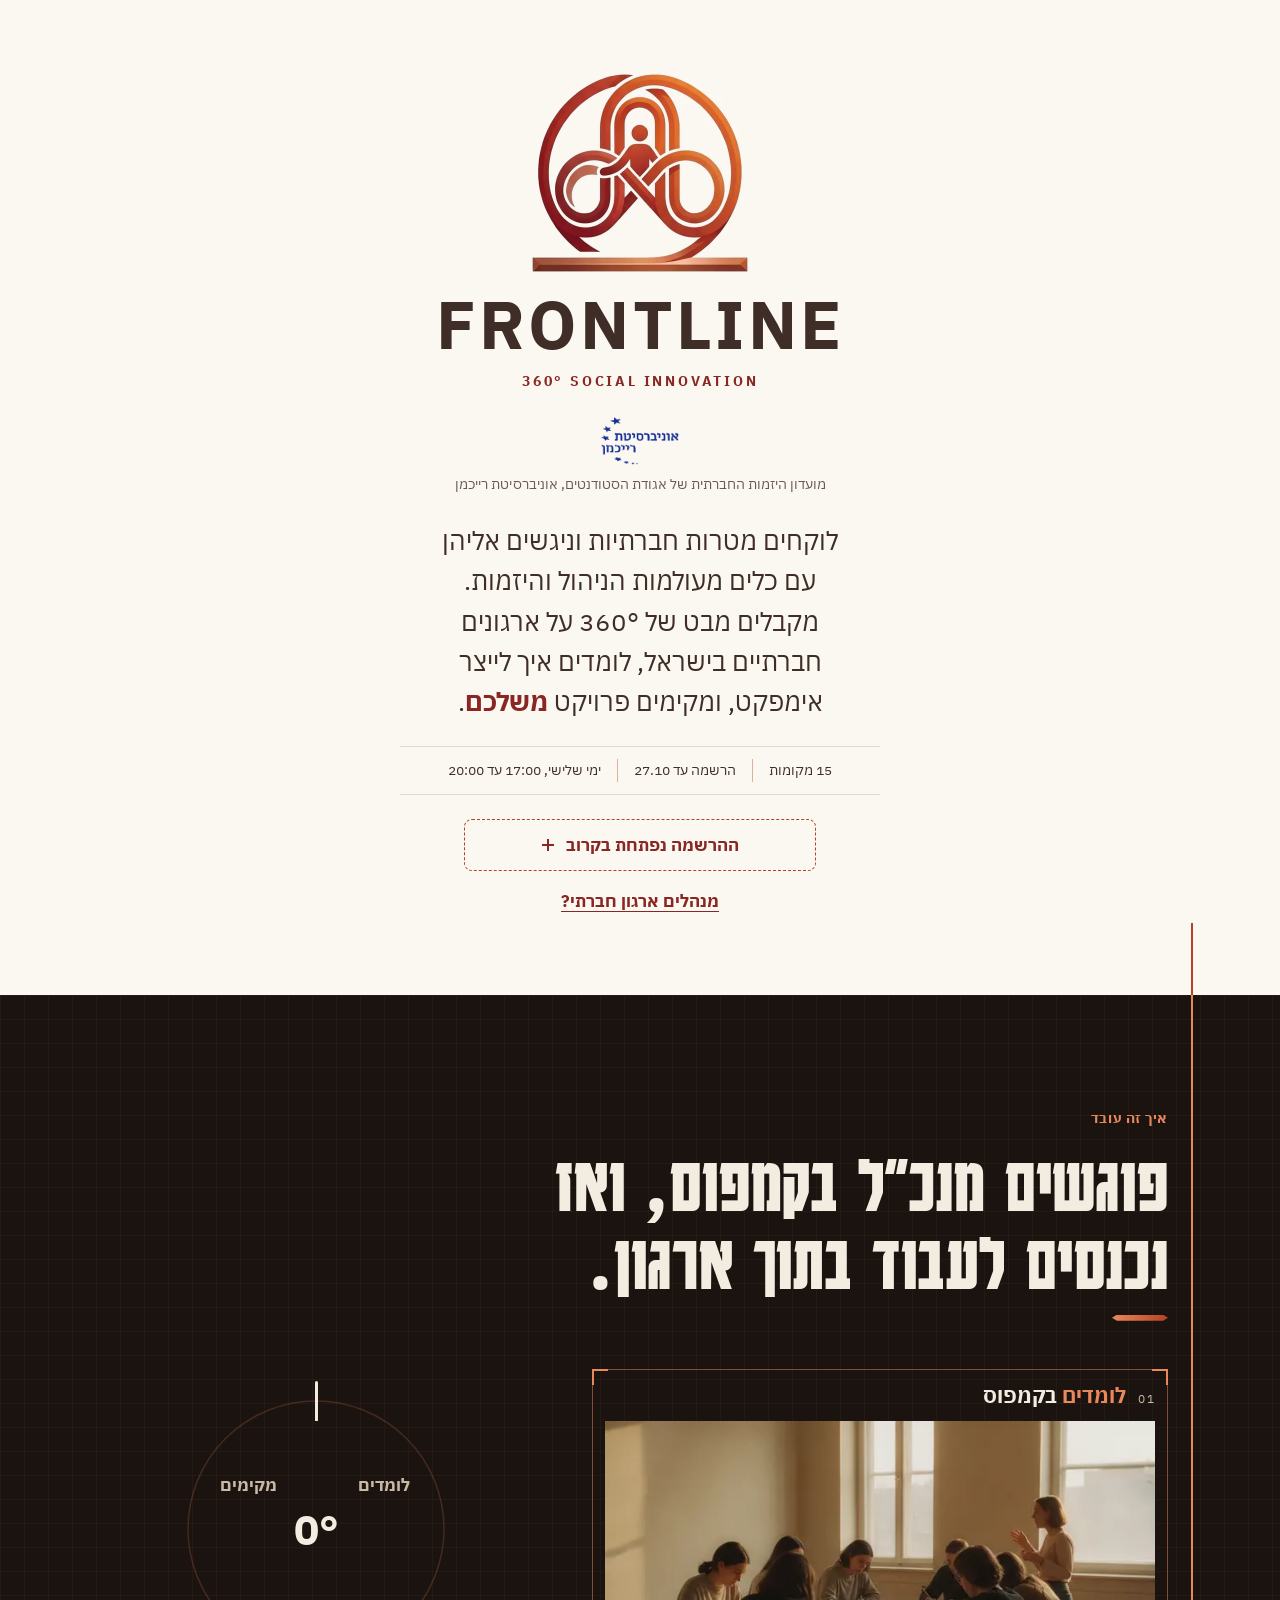
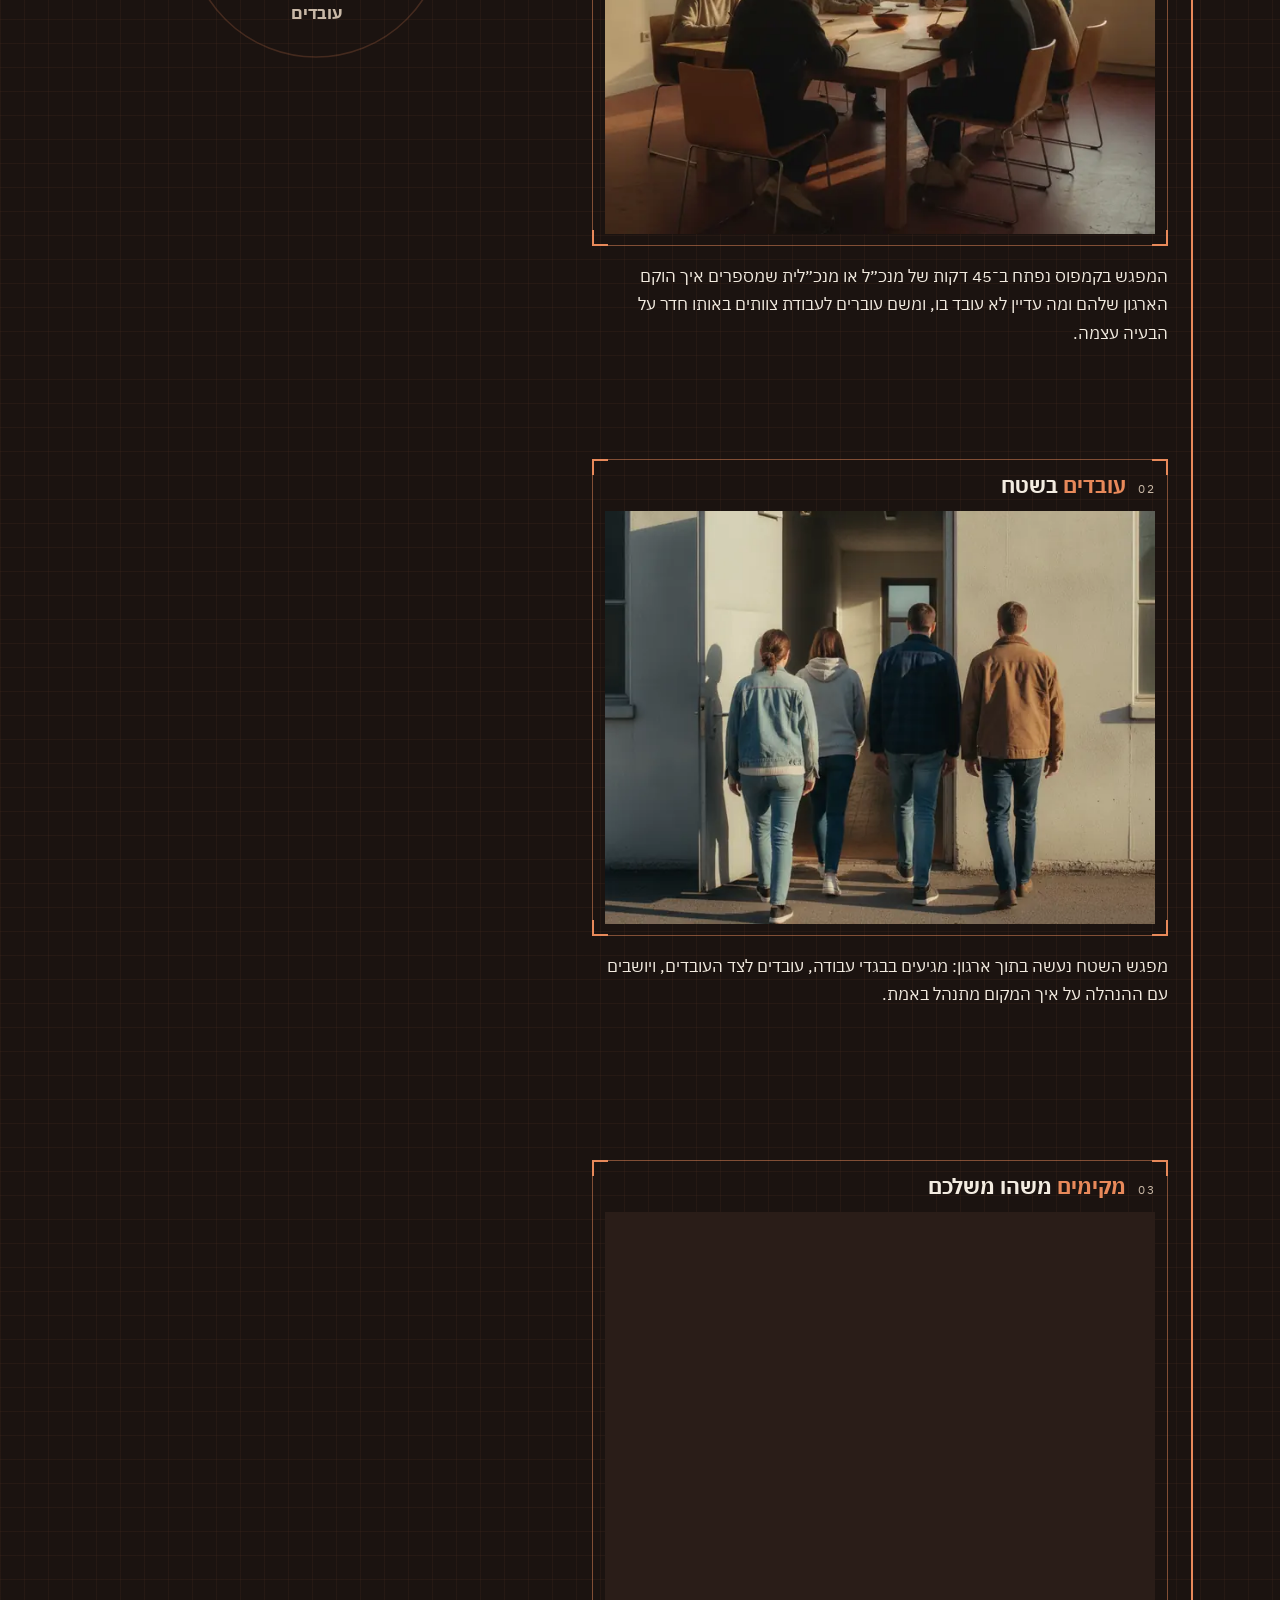
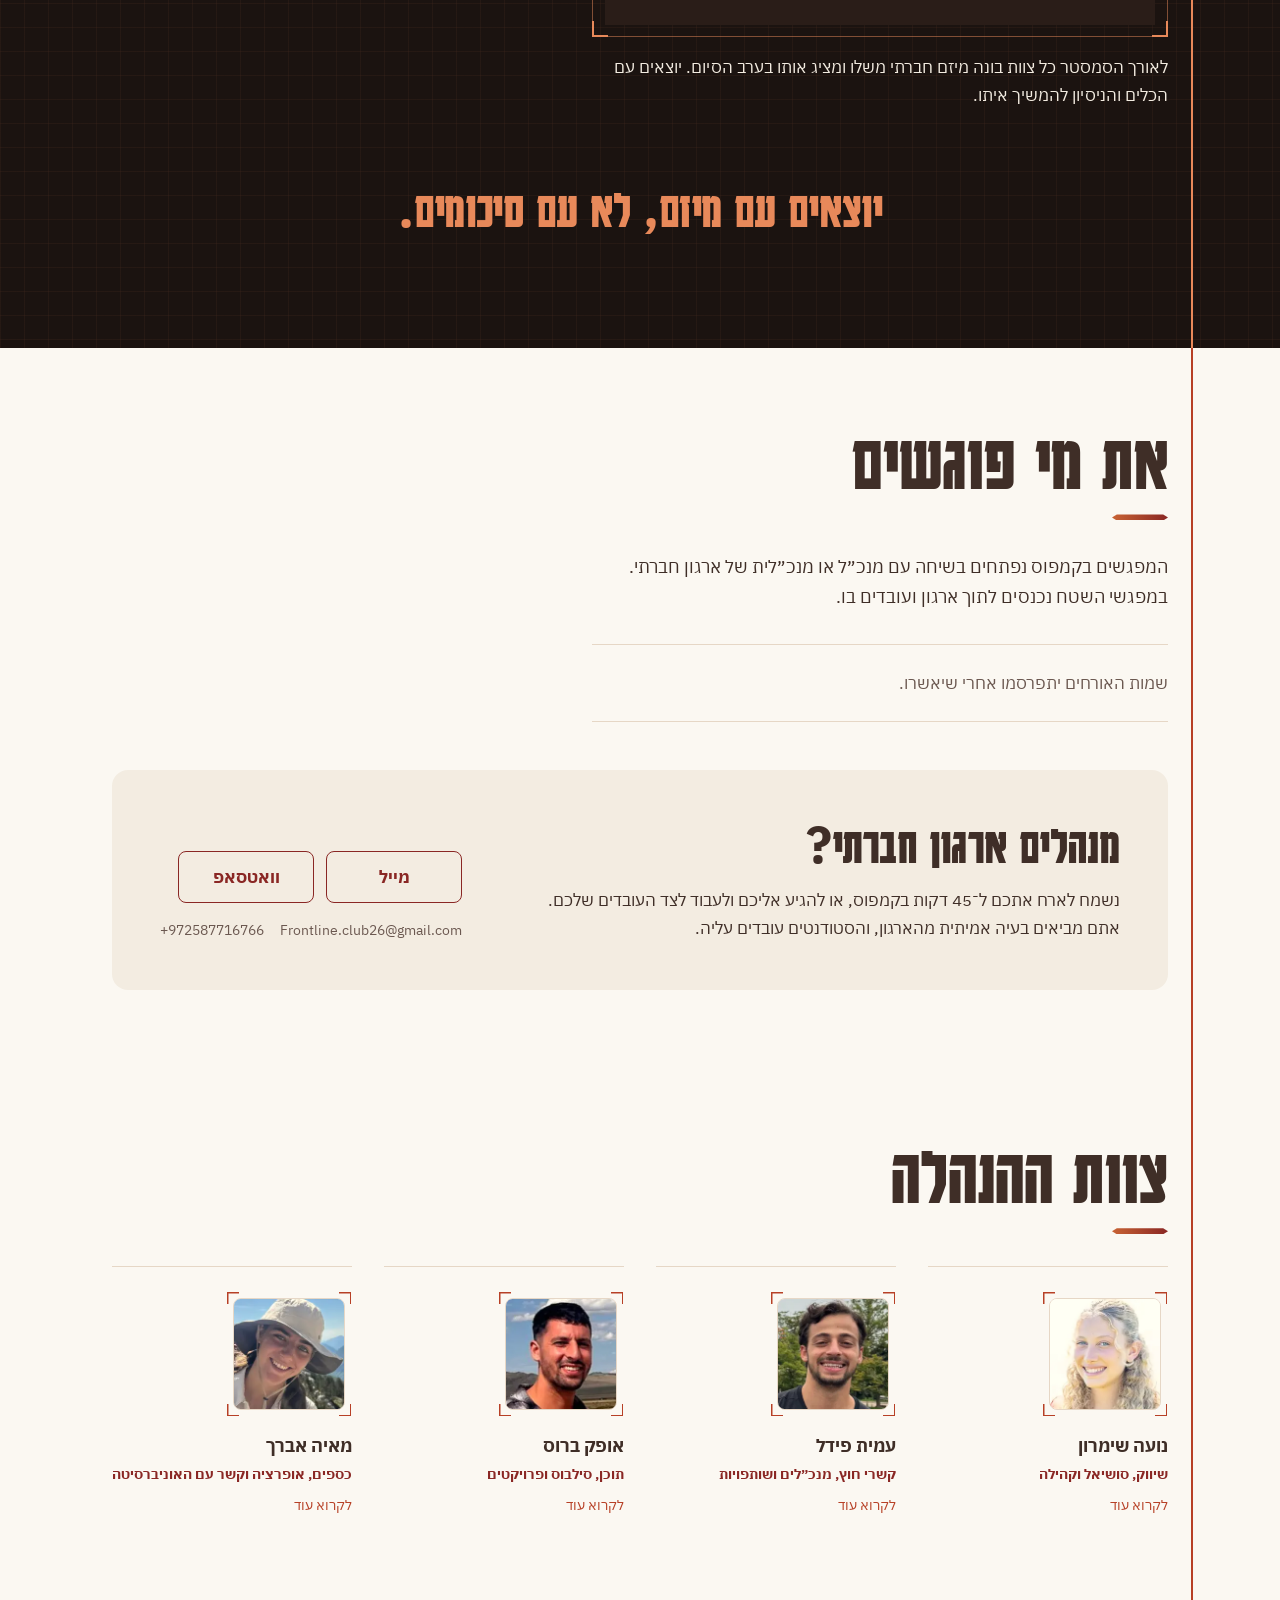
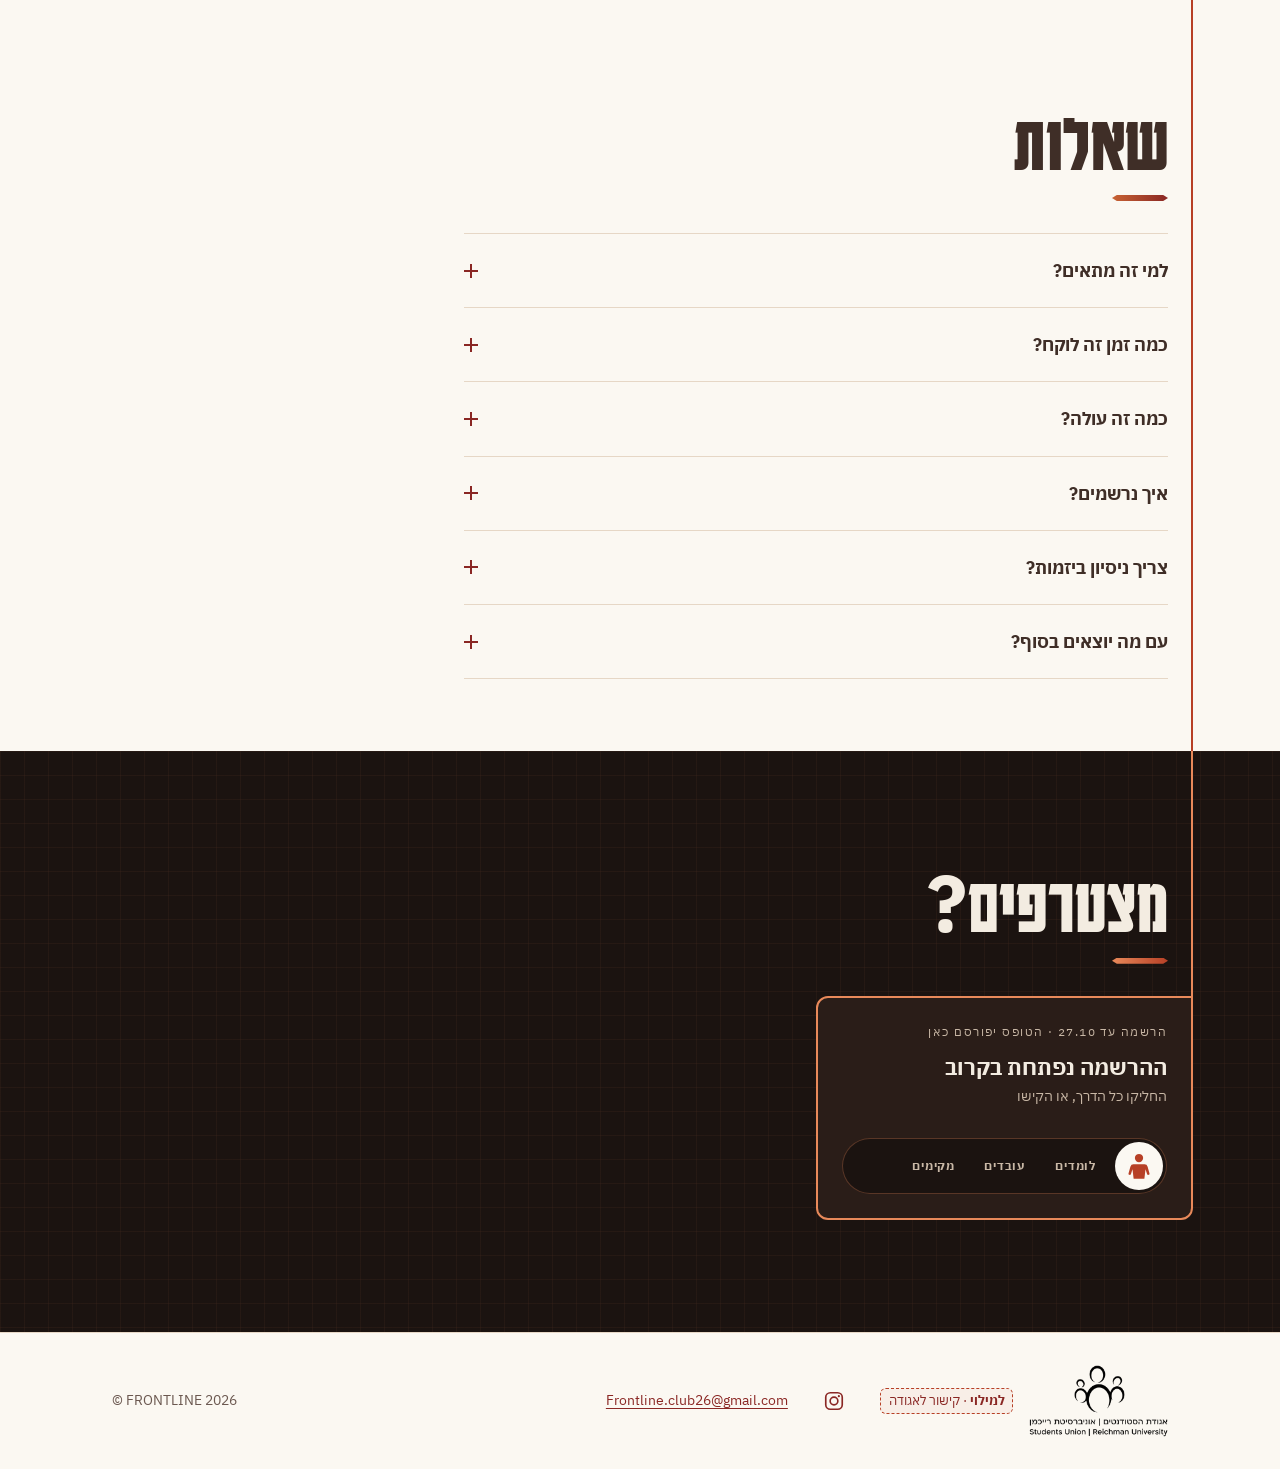
==== index.html @ b4cbb252 "The ring survives a width change: the phone reveal is built at any width, and a wide screen that bec" ====
<!doctype html>
<html lang="he" dir="rtl">
<head>
<meta charset="utf-8">
<meta name="viewport" content="width=device-width, initial-scale=1">
<meta name="color-scheme" content="only light">
<meta name="theme-color" content="#FBF8F2">
<title>FRONTLINE · 360° Social Innovation</title>
<meta name="description" content="לוקחים מטרות חברתיות וניגשים אליהן עם כלים מעולמות הניהול והיזמות. מקבלים מבט של 360° על ארגונים חברתיים בישראל, לומדים איך לייצר אימפקט, ומקימים פרויקט משלכם.">
<link rel="canonical" href="https://amitfidel.github.io/frontline/">

<meta property="og:type" content="website">
<meta property="og:site_name" content="FRONTLINE">
<meta property="og:title" content="FRONTLINE · 360° Social Innovation">
<meta property="og:description" content="לוקחים מטרות חברתיות וניגשים אליהן עם כלים מעולמות הניהול והיזמות. מקבלים מבט של 360° על ארגונים חברתיים בישראל, לומדים איך לייצר אימפקט, ומקימים פרויקט משלכם.">
<meta property="og:url" content="https://amitfidel.github.io/frontline/">
<meta property="og:image" content="https://amitfidel.github.io/frontline/assets/og.png">
<meta property="og:image:type" content="image/png">
<meta property="og:image:width" content="1200">
<meta property="og:image:height" content="630">
<meta property="og:image:alt" content="הלוגו של FRONTLINE על רקע שמנת, עם הכיתוב 360° Social Innovation">
<meta property="og:locale" content="he_IL">
<meta name="twitter:card" content="summary_large_image">

<link rel="icon" type="image/png" sizes="32x32" href="assets/favicon-32.png">
<link rel="icon" type="image/png" sizes="512x512" href="assets/icon-512.png">
<link rel="apple-touch-icon" href="assets/apple-touch-icon.png">
<link rel="preload" href="assets/img/mark.webp" as="image" type="image/webp" fetchpriority="high">
<link rel="preload" href="assets/fonts/plex-400-hebrew.woff2" as="font" type="font/woff2" crossorigin>
<link rel="preload" href="assets/fonts/plex-400-latin.woff2" as="font" type="font/woff2" crossorigin>
<link rel="preload" href="assets/fonts/plex-700-hebrew.woff2" as="font" type="font/woff2" crossorigin>
<link rel="preload" href="assets/fonts/plex-700-latin.woff2" as="font" type="font/woff2" crossorigin>
<link rel="stylesheet" href="styles.css">
<!-- blocking="render": the first paint already shows the filled values, so nothing jumps.
     Browsers without it paint first and fill a moment later, as before. -->
<script src="config.js" defer blocking="render"></script>
<script src="main.js" defer blocking="render"></script>
</head>
<body>

<header class="hero">
  <div class="wrap hero-inner">
    <img class="mark" src="assets/img/mark.webp" width="440" height="404" alt="" fetchpriority="high">
    <h1 class="wordmark" dir="ltr" lang="en">FRONTLINE</h1>
    <p class="tagline" dir="ltr" lang="en">360° Social Innovation</p>
    <p class="backing"><span class="todo" data-cfg="BACKING_TEXT"><b>למילוי</b> · שורת הגיבוי</span></p>

    <p class="lead"><span>לוקחים מטרות חברתיות וניגשים אליהן עם כלים מעולמות הניהול והיזמות.</span> <span>מקבלים מבט של 360° על ארגונים חברתיים בישראל, לומדים איך לייצר אימפקט, ומקימים פרויקט <em>משלכם</em>.</span></p>

    <ul class="facts" aria-label="פרטי המחזור">
      <li><span class="todo" data-cfg="SEATS"><b>למילוי</b> · מספר מקומות</span></li>
      <li>הרשמה עד <span class="todo" data-cfg="DEADLINE"><b>למילוי</b> · תאריך אחרון</span></li>
      <li><span class="todo" data-cfg="MEETING_DAY_TIME"><b>למילוי</b> · יום ושעה</span></li>
    </ul>

    <div class="cta-row">
      <p class="btn is-soon" data-signup>ההרשמה נפתחת בקרוב</p>
      <a class="text-link" href="#partners">מנהלים ארגון חברתי?</a>
    </div>
  </div>
</header>

<main>

  <section class="section how board" id="how" aria-labelledby="how-h">
    <div class="wrap">
      <p class="kicker">איך זה עובד</p>
      <h2 class="display" id="how-h">פוגשים מנכ״ל בקמפוס, ואז נכנסים לעבוד בתוך ארגון.</h2>

      <div class="how-grid">
        <!-- S1. data-ring: "scroll" (set) draws the ring with the thumb on phones, by turning clips
             over copies of the arcs; it still repaints on about half the frames, so if it
             stutters on a phone, "once" is the switch (README, Motion). "once" closes the arcs in
             one move as the ring arrives, with one turn of the hand and the readout counting to
             360. "off" shows the closed ring and nothing moves. Wide screens always step the
             sticky ring with the text. -->
        <figure class="ring-wrap" aria-hidden="true" data-ring="scroll">
          <svg class="ring" viewBox="0 0 320 320" data-step="0">
            <defs>
              <linearGradient id="ring-grad" gradientUnits="userSpaceOnUse" x1="40" y1="290" x2="280" y2="30">
                <stop offset="0" stop-color="#B74026"/>
                <stop offset="1" stop-color="#E8895A"/>
              </linearGradient>
            </defs>
            <circle class="track" cx="160" cy="160" r="128"/>
            <path class="arc arc-1" pathLength="1" d="M173.38 32.7A128 128 0 0 1 276.93 212.06"/>
            <path class="arc arc-2" pathLength="1" d="M263.55 235.24A128 128 0 0 1 56.45 235.24"/>
            <path class="arc arc-3" pathLength="1" d="M43.07 212.06A128 128 0 0 1 146.62 32.7"/>
            <text class="lbl lbl-1" x="228" y="122">לומדים</text>
            <text class="lbl lbl-2" x="160" y="250">עובדים</text>
            <text class="lbl lbl-3" x="92" y="122">מקימים</text>
            <text class="deg" x="160" y="176" direction="ltr">360°</text>
          </svg>
          <span class="hand"></span>
        </figure>

        <!-- S2. data-drift="off" keeps the pictures still inside their frames. -->
        <ol class="steps" data-drift="on">
          <li class="step" data-step="1">
            <div class="frame">
              <h3 class="frame-strip"><bdi class="tag" dir="ltr" aria-hidden="true">01</bdi><span><span class="verb">לומדים</span> בקמפוס</span></h3>
              <div class="frame-pic"><img src="assets/img/learn-640.webp" srcset="assets/img/learn-640.webp 640w, assets/img/learn-960.webp 960w" sizes="(min-width: 900px) 36rem, calc(100vw - 2.5rem)" width="960" height="720" loading="lazy" decoding="async" alt="קבוצה יושבת סביב שולחן ארוך בחדר סמינר, ומישהי עומדת בקצה השולחן ומדברת"></div>
            </div>
            <p>המפגש בקמפוס נפתח ב־45 דקות של מנכ״ל או מנכ״לית שמספרים איך הוקם הארגון שלהם ומה עדיין לא עובד בו, ומשם עוברים לעבודת צוותים באותו חדר על הבעיה עצמה.</p>
          </li>
          <li class="step" data-step="2">
            <div class="frame">
              <h3 class="frame-strip"><bdi class="tag" dir="ltr" aria-hidden="true">02</bdi><span><span class="verb">עובדים</span> בשטח</span></h3>
              <div class="frame-pic"><img src="assets/img/work-640.webp" srcset="assets/img/work-640.webp 640w, assets/img/work-960.webp 960w" sizes="(min-width: 900px) 36rem, calc(100vw - 2.5rem)" width="960" height="720" loading="lazy" decoding="async" alt="ארבעה אנשים בבגדים יומיומיים נכנסים בדלת צדדית של מבנה נמוך בשעת בוקר, בגבם למצלמה."></div>
            </div>
            <p>מפגש השטח נעשה בתוך ארגון: מגיעים בבגדי עבודה, עובדים לצד העובדים, ויושבים עם ההנהלה על איך המקום מתנהל באמת.</p>
            <p class="angles"><span>ההנהלה</span><span>העובדים</span><span>השטח</span></p>
          </li>
          <li class="step" data-step="3">
            <div class="frame">
              <h3 class="frame-strip"><bdi class="tag" dir="ltr" aria-hidden="true">03</bdi><span><span class="verb">מקימים</span> משהו משלכם</span></h3>
              <div class="frame-pic"><img src="assets/img/build-640.webp" srcset="assets/img/build-640.webp 640w, assets/img/build-960.webp 960w" sizes="(min-width: 900px) 36rem, calc(100vw - 2.5rem)" width="960" height="720" loading="lazy" decoding="async" alt="ארבעה אנשים מול לוח מלא פתקים צבעוניים, אחד מהם מצביע על פתק"></div>
            </div>
            <p>לאורך הסמסטר כל צוות בונה מיזם חברתי משלו ומציג אותו בערב הסיום. יוצאים עם הכלים והניסיון להמשיך איתו.</p>
          </li>
        </ol>
      </div>

      <p class="closing" data-reveal>יוצאים עם מיזם, לא עם סיכומים.</p>
    </div>
  </section>

  <section class="section who" id="who" aria-labelledby="who-h">
    <div class="wrap">
      <h2 class="display" id="who-h">את מי פוגשים</h2>
      <p class="intro">המפגשים בקמפוס נפתחים בשיחה עם מנכ״ל או מנכ״לית של ארגון חברתי. במפגשי השטח נכנסים לתוך ארגון ועובדים בו.</p>

      <div class="people" id="people">
        <p class="empty">שמות האורחים יתפרסמו אחרי שיאשרו.</p>
      </div>

      <aside class="partner" id="partners" aria-labelledby="partner-h" data-reveal>
        <div class="partner-copy">
          <h3 class="partner-title" id="partner-h">מנהלים ארגון חברתי?</h3>
          <p>נשמח לארח אתכם ל־45 דקות בקמפוס, או להגיע אליכם ולעבוד לצד העובדים שלכם. אתם מביאים בעיה אמיתית מהארגון, והסטודנטים עובדים עליה.</p>
        </div>
        <div class="partner-cta">
          <div class="partner-actions">
            <span class="btn btn-line is-off" data-contact="email">מייל</span>
            <span class="btn btn-line is-off" data-contact="whatsapp">וואטסאפ</span>
          </div>
          <p class="contact-line">
            <span class="todo" data-cfg="PARTNER_EMAIL" data-ltr><b>למילוי</b> · מייל המועדון</span>
            <span class="todo" data-cfg="PARTNER_WHATSAPP" data-ltr><b>למילוי</b> · וואטסאפ של המועדון</span>
          </p>
        </div>
      </aside>
    </div>
  </section>

  <section class="section team" id="team" aria-labelledby="team-h">
    <div class="wrap">
      <h2 class="display" id="team-h">צוות ההנהלה</h2>
      <ul class="team-list" id="team-list"></ul>
    </div>
  </section>

  <section class="section faq" id="faq" aria-labelledby="faq-h">
    <div class="wrap">
      <h2 class="display" id="faq-h">שאלות</h2>
      <div class="faq-list" id="faq-list"></div>
    </div>
  </section>

  <!-- S4, the terminal. main.js builds the track, the puck and the back face.
       data-puck="off" shows a plain button instead of the slider (tap still flips the card). -->
  <section class="section board terminal" id="signup" aria-labelledby="signup-h">
    <div class="wrap">
      <h2 class="display" id="signup-h">מצטרפים?</h2>
      <div class="term" id="term" data-puck="on">
        <div class="term-card">
          <div class="face front">
            <p class="caption">הרשמה עד <span class="todo" data-cfg="DEADLINE"><b>למילוי</b> · תאריך אחרון</span><span data-soon>&nbsp;· הטופס&nbsp;יפורסם&nbsp;כאן</span></p>
            <p class="term-label" id="track-label">ההרשמה נפתחת בקרוב</p>
          </div>
        </div>
      </div>
    </div>
  </section>

</main>

<footer class="foot">
  <div class="wrap foot-inner">
    <ul class="foot-links">
      <li data-foot="aguda"><span class="todo" data-cfg="AGUDA_URL"><b>למילוי</b> · קישור לאגודה</span></li>
      <li data-foot="instagram"><span class="todo" data-cfg="INSTAGRAM_URL"><b>למילוי</b> · קישור לאינסטגרם</span></li>
      <li data-foot="email"><span class="todo" data-cfg="PARTNER_EMAIL" data-ltr><b>למילוי</b> · מייל המועדון</span></li>
    </ul>
    <p class="copyright" dir="ltr" lang="en">© FRONTLINE 2026</p>
  </div>
</footer>

</body>
</html>
---- styles.css ----
/* FRONTLINE landing page. Tokens first; every colour and size below derives from them.
 * Layout uses logical properties only (inline = right-to-left here).
 * Motion lives at the end of the file. The base style of every animated element is its
 * finished state; the unfinished state is opt-in, under .js (and .st for the scroll-driven
 * branch), and only with prefers-reduced-motion: no-preference. Each rule there names its
 * row in the motion table (README.md). Nothing else on the page moves. */

@font-face { font-family: "IBM Plex Sans Hebrew"; font-style: normal; font-weight: 400; font-display: swap;
  src: url(assets/fonts/plex-400-hebrew.woff2) format("woff2");
  unicode-range: U+0307-0308, U+0590-05FF, U+200C-2010, U+20AA, U+25CC, U+FB1D-FB4F; }
@font-face { font-family: "IBM Plex Sans Hebrew"; font-style: normal; font-weight: 400; font-display: swap;
  src: url(assets/fonts/plex-400-latin.woff2) format("woff2");
  unicode-range: U+0000-00FF, U+0131, U+0152-0153, U+02BB-02BC, U+02C6, U+02DA, U+02DC, U+0304, U+0308, U+0329, U+2000-206F, U+20AC, U+2122, U+2191, U+2193, U+2212, U+2215, U+FEFF, U+FFFD; }
@font-face { font-family: "IBM Plex Sans Hebrew"; font-style: normal; font-weight: 700; font-display: swap;
  src: url(assets/fonts/plex-700-hebrew.woff2) format("woff2");
  unicode-range: U+0307-0308, U+0590-05FF, U+200C-2010, U+20AA, U+25CC, U+FB1D-FB4F; }
@font-face { font-family: "IBM Plex Sans Hebrew"; font-style: normal; font-weight: 700; font-display: swap;
  src: url(assets/fonts/plex-700-latin.woff2) format("woff2");
  unicode-range: U+0000-00FF, U+0131, U+0152-0153, U+02BB-02BC, U+02C6, U+02DA, U+02DC, U+0304, U+0308, U+0329, U+2000-206F, U+20AC, U+2122, U+2191, U+2193, U+2212, U+2215, U+FEFF, U+FFFD; }
/* Display face: Hebrew glyphs only. Spaces and punctuation fall through to Plex. */
@font-face { font-family: "Karantina"; font-style: normal; font-weight: 700; font-display: swap;
  src: url(assets/fonts/karantina-700-hebrew.woff2) format("woff2");
  unicode-range: U+0307-0308, U+0590-05FF, U+200C-2010, U+20AA, U+25CC, U+FB1D-FB4F; }

:root {
  color-scheme: only light;

  /* colour: sampled from the logo */
  --paper: #FBF8F2;      /* the logo's cream, so its edge disappears */
  --sand: #F3ECE1;       /* one step deeper: the partner panel, and the cream text on the boards */
  --ink: #3F2E27;        /* the wordmark brown, 12.1:1 on paper */
  --ink-2: #6B5850;      /* secondary text, 6.3:1 */
  --rust: #8A2724;       /* the loops' dark end, text-safe 8.3:1 */
  --rust-deep: #711F1D;  /* pressed / hover */
  --copper: #B74026;     /* mid copper, 5.3:1, small UI and chips */
  --copper-lt: #C86334;  /* light copper, 3.7:1, accents only, never text */
  --hair: #E6D7C6;       /* hairlines */

  /* the two boards (how it works, the sign-up terminal): the wordmark brown taken down to umber */
  --board: #1B1310;       /* sand text on it 15.6:1 */
  --board-2: #2A1D18;     /* raised: the terminal card; sand 13.9:1 */
  --copper-glow: #E8895A; /* lines, labels and links on a board: 7.1:1 on board, 6.3:1 on board-2 */
  --mute: #C9B8A6;        /* captions on a board: 9.5:1, 8.5:1 */

  /* type */
  --f-body: "IBM Plex Sans Hebrew", "Segoe UI", "Arial Hebrew", system-ui, sans-serif;
  --f-display: "Karantina", var(--f-body);
  --t-util: 0.75rem;     /* the utility voice: tags, captions, the stops */
  --t-sm: 0.875rem;
  --t-body: 1.0625rem;
  --t-h3: 1.3125rem;
  --t-lead: clamp(1.25rem, 1.02rem + 1vw, 1.625rem);
  --t-wordmark: clamp(2.5rem, 1.4rem + 4.8vw, 4.25rem);
  --t-display: clamp(2.875rem, 1.9rem + 4.6vw, 5rem);

  /* space */
  --s-1: 0.25rem; --s-2: 0.5rem; --s-3: 0.75rem; --s-4: 1rem; --s-5: 1.5rem;
  --s-6: 2rem; --s-7: 3rem; --s-8: 4.5rem; --s-9: 7rem;
  --gutter: clamp(1.25rem, 5vw, 3rem);
  --wide: 72rem;
  --measure: 36rem;

  --radius: 0.625rem;
  --ease: cubic-bezier(0.2, 0.7, 0.2, 1);
  --dir: 1;              /* the sign of "toward inline-end" on the x axis */
}
[dir="rtl"] { --dir: -1; }

*, *::before, *::after { box-sizing: border-box; }
html { -webkit-text-size-adjust: 100%; text-size-adjust: 100%; }
body {
  margin: 0;
  background: var(--paper);
  color: var(--ink);
  font: 400 var(--t-body) / 1.65 var(--f-body);
  -webkit-font-smoothing: antialiased;
}
h1, h2, h3, p, ul, ol, figure { margin: 0; }
img { display: block; max-inline-size: 100%; block-size: auto; }
a { color: var(--rust); text-decoration-thickness: 1px; text-underline-offset: 0.22em; }
a:hover { color: var(--rust-deep); }
button { font: inherit; color: inherit; -webkit-tap-highlight-color: transparent; }
:focus-visible { outline: 2px solid var(--rust); outline-offset: 3px; border-radius: 4px; }
.sr-only { position: absolute; inline-size: 1px; block-size: 1px; overflow: hidden; clip-path: inset(50%); white-space: nowrap; }

.wrap { max-inline-size: var(--wide); margin-inline: auto; padding-inline: var(--gutter); }
.section { padding-block: var(--s-7); }

/* ---- placeholder chip: the only way an unfilled value may appear ---------- */
.todo {
  display: inline-block;
  padding: 0.05em 0.6em;
  border: 1.5px dashed var(--copper);
  border-radius: 0.375rem;
  background: rgb(183 64 38 / 0.05);
  color: var(--rust); /* 7:1 or more even on the tinted sand panel; the dashed border stays copper */
  font-size: 0.8125rem;
  font-weight: 400;
  line-height: 1.7;
  letter-spacing: 0;
  text-transform: none;
  white-space: nowrap;
  vertical-align: 0.08em;
}
.todo b { font-weight: 700; }
/* On a board the chip keeps its shape and its word; only the colours change (rust is 2.1:1 there). */
.board .todo { border-color: var(--copper-glow); background: rgb(232 137 90 / 0.1); color: var(--sand); }

/* ---- buttons ---------------------------------------------------------------- */
.btn {
  display: inline-flex;
  align-items: center;
  justify-content: center;
  min-block-size: 3.25rem;
  padding-inline: var(--s-6);
  border: 1.5px solid var(--rust);
  border-radius: 0.5rem;
  background: var(--rust);
  color: var(--paper);
  font: 700 var(--t-body) / 1.2 var(--f-body);
  text-decoration: none;
}
a.btn:hover { background: var(--rust-deep); color: var(--paper); }
.btn.is-soon { background: transparent; color: var(--rust); border-style: dashed; border-color: var(--copper); }
button.btn { cursor: pointer; }
.btn-line { background: transparent; color: var(--rust); }
a.btn-line:hover { background: rgb(138 39 36 / 0.07); color: var(--rust-deep); }
.btn-line.is-off { border-style: dashed; border-color: var(--copper); color: var(--copper); }

/* ---- hero ------------------------------------------------------------------- */
/* Hero addendum (Owner, 2026-09-29): a tighter rhythm on phones, so the first screen ends on
   the dark board and its kicker, the hand-off that invites the scroll. */
.hero { --pad-end: var(--s-7); padding-block: var(--s-6) var(--pad-end); text-align: center; }
.hero-inner { display: flex; flex-direction: column; align-items: center; max-inline-size: 46rem; }
.mark { inline-size: clamp(150px, 42vw, 220px); margin-block-end: var(--s-4); }
.wordmark { font: 700 var(--t-wordmark) / 1 var(--f-body); letter-spacing: 0.05em; color: var(--ink); }
.tagline {
  margin-block-start: var(--s-3);
  font-size: var(--t-sm);
  font-weight: 700;
  letter-spacing: 0.2em;
  text-transform: uppercase;
  color: var(--rust);
}
.backing { margin-block-start: var(--s-3); font-size: var(--t-sm); color: var(--ink-2); }
/* The university logo exists on the page only here, beside the filled line (main.js). */
.backing.has-logo { display: grid; justify-items: center; gap: var(--s-2); margin-block-start: var(--s-5); }
.backing-logo { block-size: 3rem; inline-size: auto; }
.backing .phrase { display: inline-block; } /* the line breaks only between its phrases (main.js) */
.lead {
  margin-block-start: var(--s-5);
  max-inline-size: 30ch;
  font-size: var(--t-lead);
  line-height: 1.55;
  text-wrap: balance;
}
.lead > span { display: block; }
.lead em { font-style: normal; font-weight: 700; color: var(--rust); white-space: nowrap; }
/* Hero addendum: the facts read as one instrument strip, the board's voice on cream:
   hairlines above and below, copper dividers, tabular figures. */
.facts {
  display: flex;
  flex-wrap: wrap;
  justify-content: center;
  row-gap: var(--s-2);
  inline-size: min(100%, 30rem);
  margin-block-start: var(--s-5);
  padding: var(--s-3) 0;
  border-block: 1px solid var(--hair);
  list-style: none;
  font-size: var(--t-sm);
  font-variant-numeric: tabular-nums;
  color: var(--ink);
}
.facts li { padding-inline: var(--s-4); }
.facts li + li { border-inline-start: 1px solid rgb(183 64 38 / 0.4); }
@media (max-width: 479.98px) {
  .facts li:last-child { flex-basis: 100%; border-inline-start: 0; } /* the meeting time takes its own line */
}
.cta-row { display: flex; flex-direction: column; align-items: center; gap: var(--s-2); margin-block-start: var(--s-5); inline-size: 100%; }
/* Hero addendum: the soon button unfolds, so it carries the FAQ's plus; open, it turns to a cross */
.hero button.btn.is-soon { gap: var(--s-3); }
.hero button.btn.is-soon::after {
  content: "";
  flex: none;
  inline-size: 0.75rem;
  block-size: 0.75rem;
  background:
    linear-gradient(currentColor, currentColor) center / 100% 2px no-repeat,
    linear-gradient(currentColor, currentColor) center / 2px 100% no-repeat;
}
.hero button.btn.is-soon[aria-expanded="true"]::after { transform: rotate(45deg); }
.cta-row .btn { inline-size: min(100%, 22rem); }
.text-link { display: inline-flex; align-items: center; min-block-size: 2.75rem; font-weight: 700; }
/* The first screen on a phone. The backing line and the Owner's lead made the hero about 120 px
   taller, so below 900 px its rhythm is one spacing step tighter and the mark smaller: the
   sign-up button and the partner link stay inside an in-app browser (about 700 px tall), and
   the board with its kicker still ends the first screen at 390 x 844. */
@media (max-width: 899.98px) {
  .hero { --pad-end: var(--s-6); padding-block-start: var(--s-5); }
  .mark { inline-size: clamp(112px, 30vw, 220px); margin-block-end: var(--s-3); }
  .tagline { margin-block-start: var(--s-2); }
  .backing.has-logo { margin-block-start: var(--s-4); line-height: 1.45; }
  .backing-logo { block-size: 2.5rem; }
  .lead { margin-block-start: var(--s-4); line-height: 1.5; }
  .facts { row-gap: var(--s-1); margin-block-start: var(--s-4); padding-block: var(--s-2); }
  .cta-row { margin-block-start: var(--s-4); }
}

/* ---- the hero's soon panel, and the actions both panels share (main.js builds them) ---- */
.soon-panel { display: grid; grid-template-rows: 0fr; inline-size: min(100%, 22rem); margin-block-start: calc(var(--s-2) * -1); } /* closed, it takes no gap */
.soon-panel.is-open { grid-template-rows: 1fr; }
.soon-inner { min-block-size: 0; overflow: clip; visibility: hidden; }
.soon-panel.is-open .soon-inner { visibility: visible; }
.soon-inner > * { margin-block-start: var(--s-3); }
.acts { padding: 0; list-style: none; }
.acts li + li { border-block-start: 1px solid var(--hair); }
.act {
  display: block;
  padding-block: var(--s-3); /* one line is 48 px tall */
  font-weight: 700;
  line-height: 1.4;
  text-align: center;
  text-decoration: none;
  text-wrap: balance;
}
.act:hover { text-decoration: underline; }
.acts-none { padding-block: var(--s-3); color: var(--ink-2); text-wrap: balance; }

/* ---- section heads ------------------------------------------------------------ */
.kicker { margin-block-end: var(--s-3); font-size: var(--t-sm); font-weight: 700; letter-spacing: 0.04em; color: var(--rust); }
.display {
  max-inline-size: 16ch;
  font: 700 var(--t-display) / 0.98 var(--f-display);
  color: var(--ink);
  text-wrap: balance;
}
/* the plank under the mark, reused once per section head */
h2.display::after {
  content: "";
  display: block;
  inline-size: 3.5rem;
  block-size: 0.375rem;
  margin-block-start: var(--s-4);
  background: linear-gradient(90deg, var(--copper-lt), var(--rust));
  clip-path: polygon(0.3rem 0, calc(100% - 0.3rem) 0, 100% 50%, calc(100% - 0.3rem) 100%, 0.3rem 100%, 0 50%);
}

/* ---- the boards: the only dark surfaces, a faint static grid and nothing else ---------- */
.section.board { --pad: var(--s-8); padding-block: var(--pad); }
.board {
  background-color: var(--board);
  background-image:
    linear-gradient(rgb(232 137 90 / 0.05) 1px, transparent 1px),
    linear-gradient(90deg, rgb(232 137 90 / 0.05) 1px, transparent 1px);
  background-size: 24px 24px;
  color: var(--sand);
}
.board .kicker { color: var(--copper-glow); }
.board .display { color: var(--sand); }
.board h2.display::after { background: linear-gradient(90deg, var(--copper-glow), var(--copper)); }
.board :focus-visible { outline-color: var(--copper-glow); }
.board a { color: var(--copper-glow); }

/* ---- the wire: 2 px of copper in the inline-start gutter, one segment per section ------- */
.hero, .section { position: relative; }
.hero::before, .section::before, .terminal .wrap::before {
  content: "";
  inline-size: 2px;
  background: var(--copper);
  transform-origin: top;
  pointer-events: none;
}
.hero::before, .section::before {
  position: absolute;
  inset-block: 0;
  inset-inline-start: calc(max(0px, (100% - var(--wide)) / 2) + var(--gutter) / 2 - 1px);
}
.hero::before { inset-block-start: auto; block-size: var(--pad-end); } /* the hero's foot: from just under the button row */
.board::before, .terminal .wrap::before { background: var(--copper-glow); }
/* The terminal's segment stops at the card: it is a grid item that reaches up through the
   section's top padding and down through the gap, so the card's own border continues it. */
.terminal::before { content: none; }
.terminal .wrap { display: grid; row-gap: var(--s-6); }
.terminal .wrap::before {
  grid-area: 1 / 1;
  justify-self: start;
  margin-inline-start: calc(var(--gutter) / -2 - 1px);
  margin-block: calc(var(--pad) * -1) calc(var(--s-6) * -1);
}

/* ---- how it works: S1, the ring ------------------------------------------------ */
.how-grid { display: grid; gap: var(--s-7); margin-block-start: var(--s-7); }
.ring-wrap { position: relative; justify-self: center; inline-size: min(100%, 18.75rem); }
.ring { display: block; inline-size: 100%; block-size: auto; overflow: visible; }
.ring .track { fill: none; stroke: rgb(232 137 90 / 0.2); stroke-width: 1.5; }
.ring .arc { fill: none; stroke: url(#ring-grad); stroke-width: 14; stroke-dasharray: 1 1; stroke-dashoffset: 0; }
.ring .lbl { font: 700 17px var(--f-body); fill: var(--mute); text-anchor: middle; }
.ring:not(.is-all)[data-step="1"] .lbl-1,
.ring:not(.is-all)[data-step="2"] .lbl-2,
.ring:not(.is-all)[data-step="3"] .lbl-3 { fill: var(--copper-glow); }
.ring .deg { font: 700 42px var(--f-body); font-variant-numeric: tabular-nums; fill: var(--copper-glow); text-anchor: middle; direction: ltr; unicode-bidi: isolate; }
.js .ring-wrap:not(.is-full) .deg { fill: var(--sand); }
/* The phone reveal (main.js builds it; shown only in data-ring="scroll" on phones, see MOTION).
   Each half of the ring box is a static clip; inside it a half-plane clip turns on the ring's
   centre over a full-size upright copy of the arcs. Physical left and right on purpose: the
   angles are physical, clockwise from the top. The clips paint nothing themselves, so they are
   visibility: hidden: Chrome then does not count a turning clip as a layout shift (it did,
   CLS 0.03). Only the copies, which never move on screen, are visible. The page still repaints
   on about half the frames while the ring draws (README, the ring's gate). */
.reveal { display: none; position: absolute; inset: 0; pointer-events: none; }
.reveal span { position: absolute; }
.reveal .half { top: 0; width: 50%; height: 100%; overflow: hidden; visibility: hidden; }
.reveal .half-a { left: 50%; }
.reveal .half-b { left: 0; }
.reveal .sweep { top: 0; width: 100%; height: 100%; overflow: hidden; transform-origin: 0 50%; visibility: hidden; }
.reveal .half-a .sweep { left: 0; }
.reveal .half-b .sweep { left: 100%; }
.reveal .copy { top: 0; left: -100%; width: 200%; height: 100%; visibility: visible; }
.reveal svg { display: block; width: 100%; height: 100%; }
.reveal path { fill: none; stroke: url(#ring-grad); stroke-width: 14; }
/* the tick hand: an HTML bar over the SVG so its turn stays on the compositor. It runs from
   the tick down to the ring's centre and pivots there, so no angle can push it outside the
   ring (a turned full-size layer would widen an RTL page). At rest the tick stands in the
   gap at the top of the ring, between the last arc and the first. */
.hand {
  position: absolute;
  inset-inline-start: calc(50% - 1.5px);
  inset-block-start: 3.75%;
  inline-size: 3px;
  block-size: 46.25%;
  border-radius: 2px;
  background: linear-gradient(var(--sand) 0 0) top / 100% 27% no-repeat; /* the visible tick: the top 12.5% of the ring */
  transform-origin: 50% 100%;
  pointer-events: none;
}

/* ---- how it works: S2, the viewfinder frames ------------------------------------- */
.steps { display: grid; gap: var(--s-8); padding: 0; list-style: none; }
.frame {
  position: relative;
  padding: var(--s-3);
  border: 1px solid rgb(232 137 90 / 0.5);
}
/* corner ticks: two pseudo-elements, the top pair and the bottom pair, zero bytes.
   The team tiles use the same ticks (see .tile). */
.frame::before, .frame::after, .tile::before, .tile::after {
  content: "";
  position: absolute;
  inset-inline: var(--tk-out);
  block-size: var(--tk-arm);
  background-image:
    linear-gradient(var(--tk-c) 0 0), linear-gradient(var(--tk-c) 0 0),
    linear-gradient(var(--tk-c) 0 0), linear-gradient(var(--tk-c) 0 0);
  background-repeat: no-repeat;
  background-size: var(--tk-arm) var(--tk-w), var(--tk-w) var(--tk-arm), var(--tk-arm) var(--tk-w), var(--tk-w) var(--tk-arm);
  pointer-events: none;
}
.frame::before, .tile::before { inset-block-start: var(--tk-out); background-position: left top, left top, right top, right top; }
.frame::after, .tile::after { inset-block-end: var(--tk-out); background-position: left bottom, left bottom, right bottom, right bottom; }
.frame { --tk-out: -1px; --tk-arm: 1rem; --tk-w: 2px; --tk-c: var(--copper-glow); }
.frame-strip { display: flex; align-items: baseline; gap: var(--s-3); margin-block-end: var(--s-3); font: 700 var(--t-h3) / 1.3 var(--f-body); color: var(--sand); }
.tag { font: 400 var(--t-util) / 1 var(--f-body); letter-spacing: 0.12em; font-variant-numeric: tabular-nums; color: var(--mute); }
/* content-visibility: the picture is laid out, and so fetched, only near the screen, never in
   the first frame's layout; the well's size comes from aspect-ratio, so nothing can shift */
.frame-pic { position: relative; overflow: clip; aspect-ratio: 4 / 3; background: var(--board-2); content-visibility: auto; }
.frame-pic img { inline-size: 100%; block-size: 100%; object-fit: cover; }
.frame-pic::after { content: ""; position: absolute; inset: 0; background: var(--board); opacity: 0; pointer-events: none; }
.step .verb { color: var(--rust); }
.board .step .verb { color: var(--copper-glow); }
.step > p { margin-block-start: var(--s-4); max-inline-size: var(--measure); }
.step .angles { display: flex; flex-wrap: wrap; gap: var(--s-3); margin-block-start: var(--s-4); font-size: var(--t-sm); font-weight: 700; color: var(--copper-glow); }
.angles span + span::before { content: "·"; margin-inline-end: var(--s-3); color: var(--mute); }
.closing {
  margin-block-start: var(--s-8);
  font: 700 clamp(2rem, 1.4rem + 3vw, 3.25rem) / 1.05 var(--f-display);
  color: var(--copper-glow);
  text-align: center;
  text-wrap: balance;
}

/* ---- who comes + partner block -------------------------------------------------- */
.intro { margin-block-start: var(--s-6); max-inline-size: var(--measure); font-size: 1.125rem; }
.people { margin-block-start: var(--s-6); }
.empty { padding-block: var(--s-5); border-block: 1px solid var(--hair); color: var(--ink-2); max-inline-size: var(--measure); }
.people-list { display: grid; gap: var(--s-5); padding: 0; list-style: none; }
.partner-names { display: flex; flex-wrap: wrap; gap: var(--s-2) var(--s-5); margin-block-start: var(--s-5); padding: 0; list-style: none; font-weight: 700; }

.partner {
  margin-block-start: var(--s-7);
  padding: var(--s-6) var(--gutter);
  margin-inline: calc(var(--gutter) * -1);
  background: var(--sand);
  scroll-margin-block-start: var(--s-5);
}
.partner-title { font: 700 clamp(2.25rem, 1.7rem + 2.6vw, 3.25rem) / 1 var(--f-display); }
.partner-copy p { margin-block-start: var(--s-4); max-inline-size: var(--measure); }
.partner-actions { display: flex; flex-wrap: wrap; gap: var(--s-3); margin-block-start: var(--s-5); }
.partner-actions .btn { min-inline-size: 8.5rem; }
.contact-line { display: flex; flex-wrap: wrap; gap: var(--s-2) var(--s-4); margin-block-start: var(--s-4); font-size: var(--t-sm); color: var(--ink-2); }

/* ---- speaker cards (who) ------------------------------------------------------------ */
.person { display: flex; gap: var(--s-4); align-items: flex-start; padding-block: var(--s-5); border-block-start: 1px solid var(--hair); }
.avatar {
  flex: none;
  display: grid;
  place-items: center;
  inline-size: 3.5rem;
  block-size: 3.5rem;
  border: 1.5px solid var(--copper);
  border-radius: 50%;
  overflow: hidden;
  color: var(--rust);
  font-weight: 700;
  font-size: 1.125rem;
}
.avatar.is-empty { border-style: dashed; }
.avatar img { inline-size: 100%; block-size: 100%; object-fit: cover; }
.person-name { font-size: 1.125rem; font-weight: 700; line-height: 1.4; }
.person-role { margin-block-start: var(--s-1); font-size: var(--t-sm); font-weight: 700; color: var(--rust); }
.person-line { margin-block-start: var(--s-2); color: var(--ink-2); }

/* ---- team: S3, a card opens in place ------------------------------------------------ */
.team-list { display: grid; gap: 0 var(--s-6); align-items: start; margin-block-start: var(--s-6); padding: 0; list-style: none; }
.member { position: relative; display: grid; grid-template-columns: auto minmax(0, 1fr); column-gap: var(--s-5); align-items: center; }
.tile {
  --tk-out: -7px; --tk-arm: 0.75rem; --tk-w: 1.5px; --tk-c: var(--copper);
  position: relative;
  display: grid;
  place-items: center;
  inline-size: 6rem;
  block-size: 6rem;
  margin: 7px;
  border: 1.5px solid var(--hair);
  border-radius: 0.5rem;
  color: var(--copper);
  font-size: 1.5rem;
  font-weight: 700;
}
.tile img { inline-size: 100%; block-size: 100%; object-fit: cover; border-radius: calc(0.5rem - 1.5px); }
.tile.is-empty { border-style: dashed; border-color: var(--copper); }
.member.is-open .tile { border-color: var(--copper); }
.member .person-name button {
  padding: 0;
  border: 0;
  background: none;
  font-weight: 700;
  line-height: inherit;
  text-align: start;
  cursor: pointer;
}
/* the whole card is the button's hit area; the focus ring follows it */
.member .person-name button::after { content: ""; position: absolute; inset: 0; border-radius: 0.5rem; }
.member .person-name button:focus-visible { outline: none; }
.member .person-name button:focus-visible::after { outline: 2px solid var(--rust); outline-offset: 2px; }
.more { display: block; margin-block-start: var(--s-2); font-size: var(--t-sm); color: var(--copper); }
.bio-chip { margin-block-start: var(--s-2); }
.bio { grid-column: 1 / -1; display: grid; grid-template-rows: 0fr; }
.member.is-open .bio { grid-template-rows: 1fr; }
.bio > div { min-block-size: 0; overflow: clip; visibility: hidden; }
.member.is-open .bio > div { visibility: visible; }
.bio p { padding-block-start: var(--s-4); max-inline-size: var(--measure); white-space: pre-line; }

/* ---- FAQ ---------------------------------------------------------------------------- */
.faq-list { margin-block-start: var(--s-6); max-inline-size: 44rem; border-block-start: 1px solid var(--hair); }
.faq-list details { border-block-end: 1px solid var(--hair); }
.faq-list summary {
  display: flex;
  align-items: center;
  justify-content: space-between;
  gap: var(--s-4);
  padding-block: var(--s-5);
  font-size: 1.125rem;
  font-weight: 700;
  line-height: 1.4;
  cursor: pointer;
  list-style: none;
}
.faq-list summary::-webkit-details-marker { display: none; }
.faq-list summary::after {
  content: "";
  flex: none;
  inline-size: 0.875rem;
  block-size: 0.875rem;
  background:
    linear-gradient(var(--rust), var(--rust)) center / 100% 2px no-repeat,
    linear-gradient(var(--rust), var(--rust)) center / 2px 100% no-repeat;
}
.faq-list details[open] summary::after { transform: rotate(45deg); }
.faq-list summary:hover { color: var(--rust); }
.answer { padding-block-end: var(--s-5); max-inline-size: var(--measure); }
.nowrap { white-space: nowrap; }

/* ---- S4, the terminal ------------------------------------------------------------------ */
.terminal h2 { grid-area: 1 / 1; }
.term {
  grid-area: 2 / 1;
  /* its inline-start edge sits on the wire, so the wire runs into the card's border */
  inline-size: min(22rem + var(--gutter) / 2 + 1px, 100% + var(--gutter) / 2 + 1px);
  margin-inline-start: calc(var(--gutter) / -2 - 1px);
  perspective: 900px;
}
.term-card { display: grid; transform-style: preserve-3d; }
.face {
  grid-area: 1 / 1;
  padding: var(--s-5);
  border: 2px solid var(--copper-glow);
  border-radius: 0.75rem;
  border-start-start-radius: 0; /* the corner where the wire comes in */
  background: var(--board-2);
  -webkit-backface-visibility: hidden;
  backface-visibility: hidden;
}
.front { display: flex; flex-direction: column; }
.front .slide { margin-block-start: auto; } /* the card is as tall as its taller face: the slider sits at the foot */
.front .hint { margin-block-end: var(--s-5); }
.back { transform: rotateY(180deg); visibility: hidden; }
.term.is-flipped .term-card { transform: rotateY(-180deg); }
.term.is-flipped .front { visibility: hidden; }
.term.is-flipped .back { visibility: visible; }
.caption { font-size: var(--t-util); line-height: 1.6; letter-spacing: 0.12em; color: var(--mute); }
.term-label { margin-block-start: var(--s-3); font-size: 1.375rem; font-weight: 700; line-height: 1.3; color: var(--sand); }
.hint { margin-block-start: var(--s-1); font-size: var(--t-sm); color: var(--mute); }
.verbs { margin-block-start: auto; padding-block-start: var(--s-5); font-size: var(--t-util); letter-spacing: 0.12em; color: var(--mute); }
.term .btn { inline-size: 100%; margin-block-start: var(--s-3); border-color: var(--copper-glow); background: transparent; color: var(--sand); }
.term a.btn { background: var(--copper-glow); color: var(--board); }
.term a.btn:hover { background: var(--sand); color: var(--board); }
.slide { position: relative; flex: none; block-size: 3.5rem; touch-action: pan-y; }
.rail {
  position: absolute;
  inset: 0;
  overflow: clip;
  border-radius: 999px;
  background: var(--board);
  box-shadow: inset 0 0 0 1px rgb(232 137 90 / 0.3);
}
/* the fill rides with the puck, its round end around the puck; it shows only while the
   puck is away from its rest */
.fill {
  position: absolute;
  inset-block: 0;
  inset-inline-start: calc(3.5rem - 100%);
  inline-size: 100%;
  border-radius: 999px;
  background: rgb(183 64 38 / 0.5);
  opacity: 0;
  transform: translateX(var(--x, 0px));
}
.term:is(.is-dragging, .is-docking, .is-returning) .fill { opacity: 1; }
.stops {
  position: absolute;
  inset: 0;
  display: grid;
  grid-auto-flow: column;
  grid-auto-columns: 1fr;
  align-items: center;
  justify-items: center;
  margin: 0;
  padding: 0 3.5rem;
  list-style: none;
  font-size: var(--t-util);
  font-weight: 700;
  letter-spacing: 0.06em;
  color: var(--mute);
}
.stops .is-lit { color: var(--sand); }
.puck {
  position: absolute;
  inset-block-start: 0.25rem;
  inset-inline-start: 0.25rem;
  display: grid;
  place-items: center;
  inline-size: 3rem;
  block-size: 3rem;
  padding: 0;
  border: 0;
  border-radius: 50%;
  background: var(--paper);
  color: var(--copper);
  cursor: grab;
  touch-action: pan-y;
  user-select: none;
  -webkit-user-select: none;
  -webkit-touch-callout: none;
  -webkit-tap-highlight-color: transparent;
  transform: translateX(var(--x, 0px));
}
.puck svg { inline-size: 1.875rem; block-size: 1.875rem; fill: currentColor; }
.puck::after { content: ""; position: absolute; inset: 0; border: 2px solid var(--copper-glow); border-radius: 50%; opacity: 0; pointer-events: none; }
.term.is-touching :is(.puck, .fill) { will-change: transform; }
.term.is-dragging .puck { cursor: grabbing; }
.back-top { display: flex; align-items: center; justify-content: space-between; gap: var(--s-3); }
.back-h { font-size: var(--t-h3); font-weight: 700; line-height: 1.3; color: var(--sand); }
.back .acts { margin-block-start: var(--s-2); }
.back .acts li + li { border-block-start-color: rgb(232 137 90 / 0.22); }
.back .act { text-align: start; color: var(--copper-glow); }
.back .acts-none { margin-block-start: var(--s-2); color: var(--mute); }
.flip-back {
  flex: none;
  min-block-size: 2.75rem;
  min-inline-size: 2.75rem;
  padding-inline: var(--s-2);
  margin-inline-end: calc(var(--s-2) * -1);
  border: 0;
  background: none;
  color: var(--mute);
  font-size: var(--t-sm);
  font-weight: 700;
  text-decoration: underline;
  text-underline-offset: 0.22em;
  cursor: pointer;
}

/* ---- footer ------------------------------------------------------------------------- */
.foot { border-block-start: 1px solid var(--hair); padding-block: var(--s-6); font-size: var(--t-sm); color: var(--ink-2); }
.foot-inner { display: flex; flex-wrap: wrap; align-items: center; justify-content: space-between; gap: var(--s-4); }
.foot-links { display: flex; flex-wrap: wrap; align-items: center; gap: var(--s-3) var(--s-5); padding: 0; list-style: none; }
.foot-links a { display: inline-flex; align-items: center; justify-content: center; min-block-size: 2.75rem; min-inline-size: 2.75rem; }
.icon-link { display: inline-flex; }
/* Logos: height from here, width from the file's own ratio (main.js sets the box). */
[data-foot="aguda"] { display: flex; flex-wrap: wrap; align-items: center; gap: var(--s-2) var(--s-4); }
.aguda-logo { block-size: 4.5rem; inline-size: auto; }

/* ---- wider screens ---------------------------------------------------------------------- */
@media (min-width: 640px) {
  .team-list { grid-template-columns: repeat(2, minmax(0, 1fr)); }
  .people-list { grid-template-columns: repeat(2, minmax(0, 1fr)); }
  .partner { margin-inline: 0; padding: var(--s-7); border-radius: 1rem; }
  .tile { inline-size: 7rem; block-size: 7rem; }
}
@media (min-width: 900px) {
  .section { padding-block: var(--s-8); }
  .section.board { --pad: var(--s-9); }
  .hero { --pad-end: var(--s-8); padding-block: var(--s-8) var(--pad-end); }
  .partner { display: grid; grid-template-columns: minmax(0, 1fr) auto; align-items: end; column-gap: var(--s-8); }
  .how-grid { grid-template-columns: minmax(0, 36rem) minmax(16rem, 1fr); column-gap: var(--s-8); align-items: start; }
  .steps { grid-column: 1; grid-row: 1; gap: var(--s-9); }
  .ring-wrap { grid-column: 2; grid-row: 1; position: sticky; inset-block-start: max(var(--s-6), calc(50vh - 10rem)); inline-size: min(100%, 20rem); }
  .people-list { grid-template-columns: repeat(3, minmax(0, 1fr)); }
}
@media (min-width: 1100px) {
  .team-list { grid-template-columns: repeat(4, minmax(0, 1fr)); }
  .member { grid-template-columns: minmax(0, 1fr); row-gap: var(--s-4); align-items: start; }
}

/* =========================================================================================
   MOTION. Row names (H1, W1, R1 ...) are the rows of the motion table in README.md.
   ========================================================================================= */
@keyframes rise { from { opacity: 0; transform: translateY(0.5rem) scale(0.985); } }   /* H1, wordmark and tagline */
@keyframes settle { from { transform: translateY(0.5rem) scale(0.985); } }              /* H1, the mark */
@keyframes wire-fill { from { transform: scaleY(0); } }                                 /* H2, W1 */
@keyframes hand-turn { from { transform: rotate(0deg); } to { transform: rotate(360deg); } } /* R2 */
/* R1 on phones: the edge of the revealed sector turns with the hand, 0 to 360 degrees. The
   right half's clip turns in during the first half of the travel, the left half's in the
   second; each copy of the arcs turns the other way, so the arcs themselves never move. */
@keyframes sweep-a { from { transform: rotate(-180deg); } 50%, to { transform: rotate(0deg); } } /* R1 */
@keyframes copy-a { from { transform: rotate(180deg); } 50%, to { transform: rotate(0deg); } }   /* R1 */
@keyframes sweep-b { from, 50% { transform: rotate(0deg); } to { transform: rotate(180deg); } }  /* R1 */
@keyframes copy-b { from, 50% { transform: rotate(0deg); } to { transform: rotate(-180deg); } }  /* R1 */
@keyframes drift { from { transform: translateY(4%) scale(1.08); } }                    /* N2 */
@keyframes arm-ring { from { transform: scale(1); opacity: 0.6; } to { transform: scale(1.6); opacity: 0; } } /* E1 */
@keyframes nudge { 0%, 100% { translate: 0; } 45% { translate: calc(6px * var(--dir)) 0; } }                  /* E2 */

@media (prefers-reduced-motion: no-preference) {
  html { scroll-behavior: smooth; }

  /* H1 logo reveal: the mark, then the wordmark, 600 ms end to end. The mark only settles
     (no fade): it is on screen from the first frame, the page's largest paint. */
  .mark { animation: settle 0.45s var(--ease) both; }
  .wordmark, .tagline { animation: rise 0.45s 0.15s var(--ease) both; }

  /* H2 the wire powers on under the button */
  .hero::before { animation: wire-fill 0.5s 0.5s cubic-bezier(0.2, 0.7, 0.2, 1) both; }

  /* W1 fallback: without scroll timelines each segment draws once, as its section arrives */
  .js:not(.st) .section::before, .js:not(.st) .terminal .wrap::before { transition: transform 0.6s var(--ease); }
  .js:not(.st) .section:not(.is-wired)::before,
  .js:not(.st) .terminal:not(.is-wired) .wrap::before { transform: scaleY(0); }

  /* C1 section reveals and the closing line: one-shot, they only add */
  .js [data-reveal] { transition: opacity 0.5s var(--ease), transform 0.5s var(--ease); }
  .js [data-reveal]:not(.is-in) { opacity: 0; transform: translateY(0.75rem); }

  /* R1 one-shot arcs: the fallback on phones, data-ring="once", and the wide sticky ring,
     which closes arc by arc as each step is read */
  /* longhands, not the shorthand: the shorthand resets the delay and outranks the stagger below */
  .js .ring-wrap:not([data-ring="off"]) .arc { transition-property: stroke-dashoffset; transition-duration: 0.35s; transition-timing-function: var(--ease); }
  .js .ring-wrap:not([data-ring="off"]) .ring[data-step="0"] .arc-1,
  .js .ring-wrap:not([data-ring="off"]) .ring:is([data-step="0"], [data-step="1"]) .arc-2,
  .js .ring-wrap:not([data-ring="off"]) .ring:not([data-step="3"]) .arc-3 { stroke-dashoffset: 1; }
  .ring.is-all .arc-2 { transition-delay: 0.12s; }
  .ring.is-all .arc-3 { transition-delay: 0.24s; }
  /* R2 one turn, 700 ms, when the one-shot ring closes on a phone; linear, so the readout's
     equal 30-degree steps (main.js) stay under the hand */
  .js .ring-wrap.is-turning .hand { animation: hand-turn 0.7s linear both; }

  /* N1 a frame locks on: ticks 4 px outward, the picture un-tints, the hairline brightens */
  .js .frame { transition: border-color 0.25s var(--ease); }
  .js .frame::before, .js .frame::after { transition: translate 0.3s var(--ease); }
  .js .frame-pic::after { transition: opacity 0.4s var(--ease); }
  .js .frame:not(.is-locked) { border-color: rgb(200 99 52 / 0.35); }
  .js .frame:not(.is-locked)::before { translate: 0 4px; }
  .js .frame:not(.is-locked)::after { translate: 0 -4px; }
  .js .frame:not(.is-locked) .frame-pic::after { opacity: 0.55; }

  /* N3 the three angles tick on in frame 2, from inline-start */
  .js .angles span { transition: opacity 0.25s var(--ease), translate 0.25s var(--ease); }
  .js .angles span:nth-child(2) { transition-delay: 80ms; }
  .js .angles span:nth-child(3) { transition-delay: 160ms; }
  .js .angles:not(.is-in) span { opacity: 0; translate: calc(-8px * var(--dir)) 0; }

  /* T1 a team card opens: rows 0fr to 1fr, then the bio hides only after the fold; the tile's ring lights */
  .bio { transition: grid-template-rows 0.32s var(--ease); }
  .bio > div { transition: visibility 0s 0.32s; }
  .member.is-open .bio > div { transition-delay: 0s; }
  .tile { transition: border-color 0.2s var(--ease), scale 0.12s var(--ease); }

  /* U1 the hero panel unfolds, the same way */
  .soon-panel { transition: grid-template-rows 0.32s var(--ease); }
  .soon-inner { transition: visibility 0s 0.32s; }
  .soon-panel.is-open .soon-inner { transition-delay: 0s; }

  /* F1 FAQ: the plus turns, the answer opens (the open is opt-in: see below) */
  .faq-list summary::after { transition: transform 0.25s var(--ease); }
  /* U2 (hero addendum) the soon button's plus turns to a cross as the panel opens */
  .hero button.btn.is-soon::after { transition: transform 0.25s var(--ease); }

  /* E1 the terminal arms: dashed to solid, one ring from the puck */
  .js .term .front { transition: border-color 0.25s var(--ease), visibility 0s; }
  .js .term.is-flipped .front { transition: border-color 0.25s var(--ease), visibility 0s 0.5s; }
  .js .term:not(.is-armed) .front { border-style: dashed; border-color: var(--copper-lt); }
  .js .term.is-armed .puck::after { animation: arm-ring 0.6s var(--ease) both; }
  /* E2 the puck nudges toward the end twice, once, after the ring */
  .js .term.is-armed:not(.is-touched) .puck { animation: nudge 0.9s 0.7s var(--ease) 2; }
  /* E4 return below 92%: a spring curve main.js writes into --spring (one overshoot) */
  .term.is-returning :is(.puck, .fill) { transition: transform 0.6s var(--spring, var(--ease)), scale 0.12s var(--ease); }
  /* E5 dock at 92% or more, or on tap, Enter or Space */
  .term.is-docking :is(.puck, .fill) { transition: transform 0.12s var(--ease), scale 0.12s var(--ease); }
  /* E6 the card turns toward the reading direction; each face shows or hides at the right end of the turn */
  .term-card { transition: transform 0.5s cubic-bezier(0.2, 0.7, 0.2, 1); }
  .back { transition: visibility 0s 0.5s; }
  .term.is-flipped .back { transition: visibility 0s; }

  /* P1 every tap is answered */
  a.btn, button.btn, .puck { transition: scale 0.12s var(--ease); }
  a.btn:active, button.btn:active, .puck:active, .member:active .tile { scale: 0.985; }
}

/* F1 FAQ expand: ::details-content cannot be reached by the reduced-motion reset below. */
@media (prefers-reduced-motion: no-preference) {
  @supports (interpolate-size: allow-keywords) {
    :root { interpolate-size: allow-keywords; }
    .faq-list details::details-content {
      block-size: 0;
      overflow: clip;
      transition: block-size 0.3s var(--ease), content-visibility 0.3s allow-discrete;
    }
    .faq-list details[open]::details-content { block-size: auto; }
  }
}

/* The scrubbed rules: only with scroll timelines, only with motion allowed, and only when
   main.js has confirmed the support (.st), so the IO branch and this one never both apply. */
@supports (animation-timeline: view()) {
  @media (prefers-reduced-motion: no-preference) {
    /* W1 the wire fills 1:1 with the thumb: its tip rides at 72% of the screen's height
       (a 1 px view window there), so segment after segment fills with no gap between them */
    .st .section::before, .st .terminal .wrap::before {
      animation: wire-fill linear both;
      animation-timeline: view(block calc(72% - 1px) 28%);
    }
    /* N2 the picture drifts inside its frame and settles */
    .st .steps[data-drift="on"] .frame-pic img {
      animation: drift linear both;
      animation-timeline: view();
    }
  }
  /* R1, R2 on phones: the ring draws while it travels up the lower part of the screen: the
     painted arcs step aside for the reveal (main.js builds it), whose clips and copies turn
     with the hand. The readout (R3, main.js) watches the same travel with the same 15% inset. */
  @media (prefers-reduced-motion: no-preference) and (max-width: 899.98px) {
    .st .ring-wrap[data-ring="scroll"] { view-timeline-name: --ring; view-timeline-axis: block; view-timeline-inset: 0% 15%; }
    .st .ring-wrap[data-ring="scroll"] .ring .arc { visibility: hidden; }
    .st .ring-wrap[data-ring="scroll"] .reveal { display: block; }
    .st .ring-wrap[data-ring="scroll"] :is(.sweep, .copy, .hand) {
      animation-duration: auto;
      animation-timing-function: linear;
      animation-fill-mode: both;
      animation-timeline: --ring;
      animation-range: entry 0% entry 100%;
    }
    .st .ring-wrap[data-ring="scroll"] .sweep-a { animation-name: sweep-a; }
    .st .ring-wrap[data-ring="scroll"] .copy-a { animation-name: copy-a; }
    .st .ring-wrap[data-ring="scroll"] .sweep-b { animation-name: sweep-b; }
    .st .ring-wrap[data-ring="scroll"] .copy-b { animation-name: copy-b; }
    .st .ring-wrap[data-ring="scroll"] .hand { animation-name: hand-turn; }
  }
}

/* R2 on wide screens: the hand steps with the sticky ring */
@media (prefers-reduced-motion: no-preference) and (min-width: 900px) {
  .js .ring-wrap .hand { transition: transform 0.35s var(--ease); }
  .js .ring[data-step="1"] + .hand { transform: rotate(120deg); }
  .js .ring[data-step="2"] + .hand { transform: rotate(240deg); }
  .js .ring[data-step="3"] + .hand { transform: rotate(360deg); }
}

@media (prefers-reduced-motion: reduce) {
  *, *::before, *::after { animation: none !important; transition: none !important; }
  /* P1 with reduced motion: colour only */
  a.btn:active { background: var(--rust-deep); }
  button.btn.is-soon:active, a.btn-line:active { background: rgb(138 39 36 / 0.08); }
  .puck:active { background: var(--sand); }
}
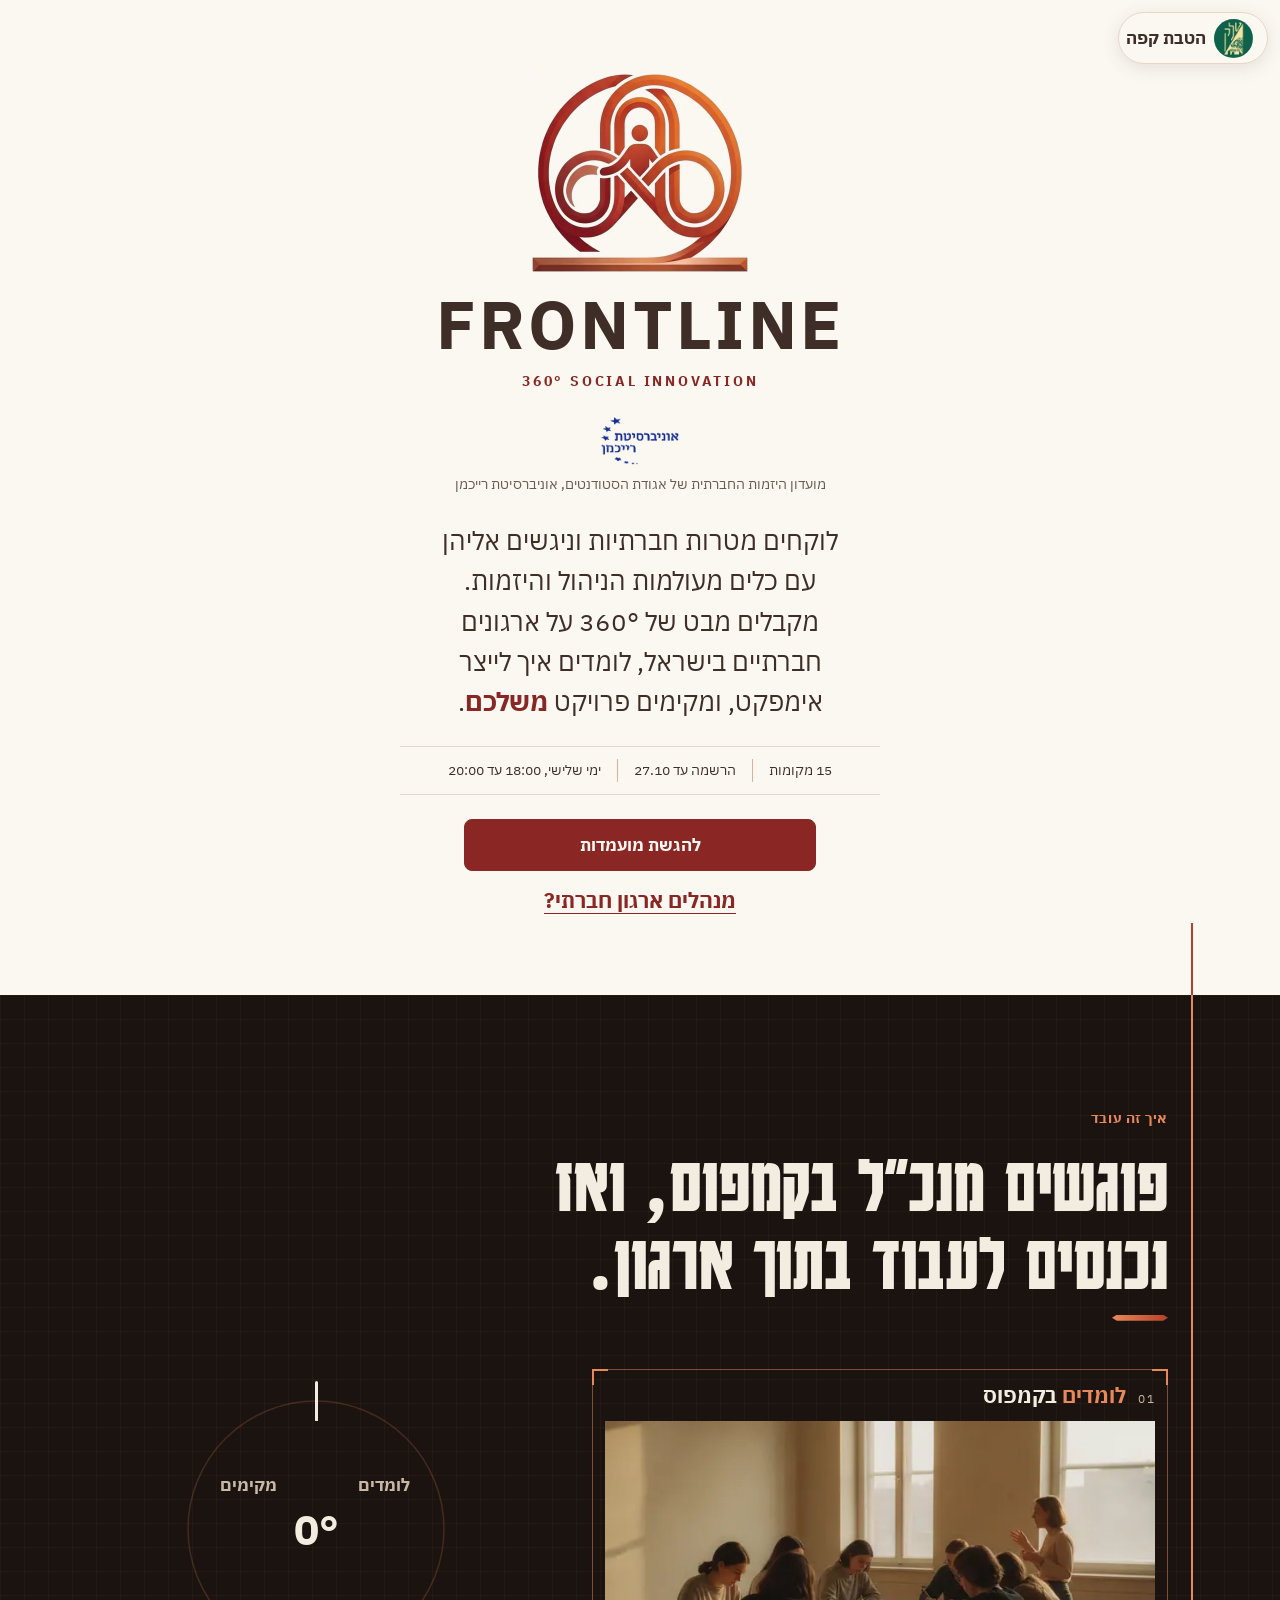
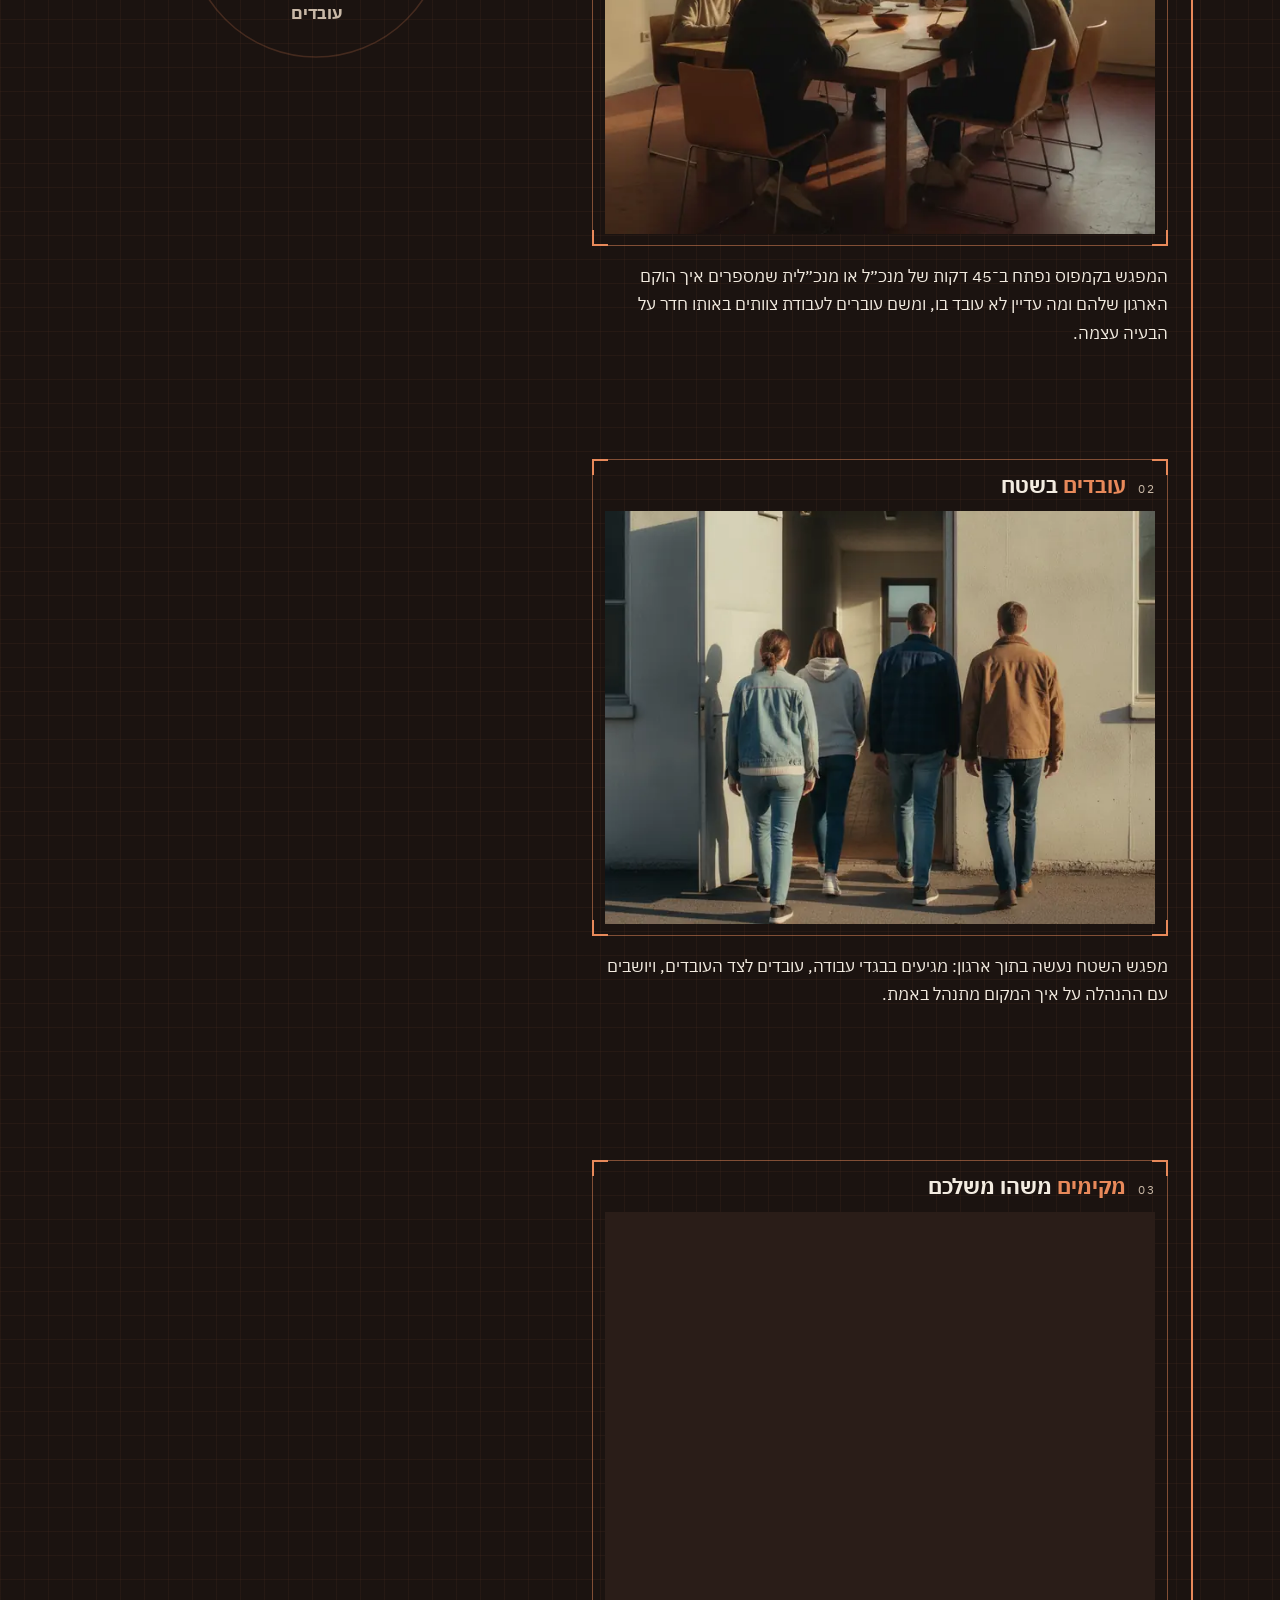
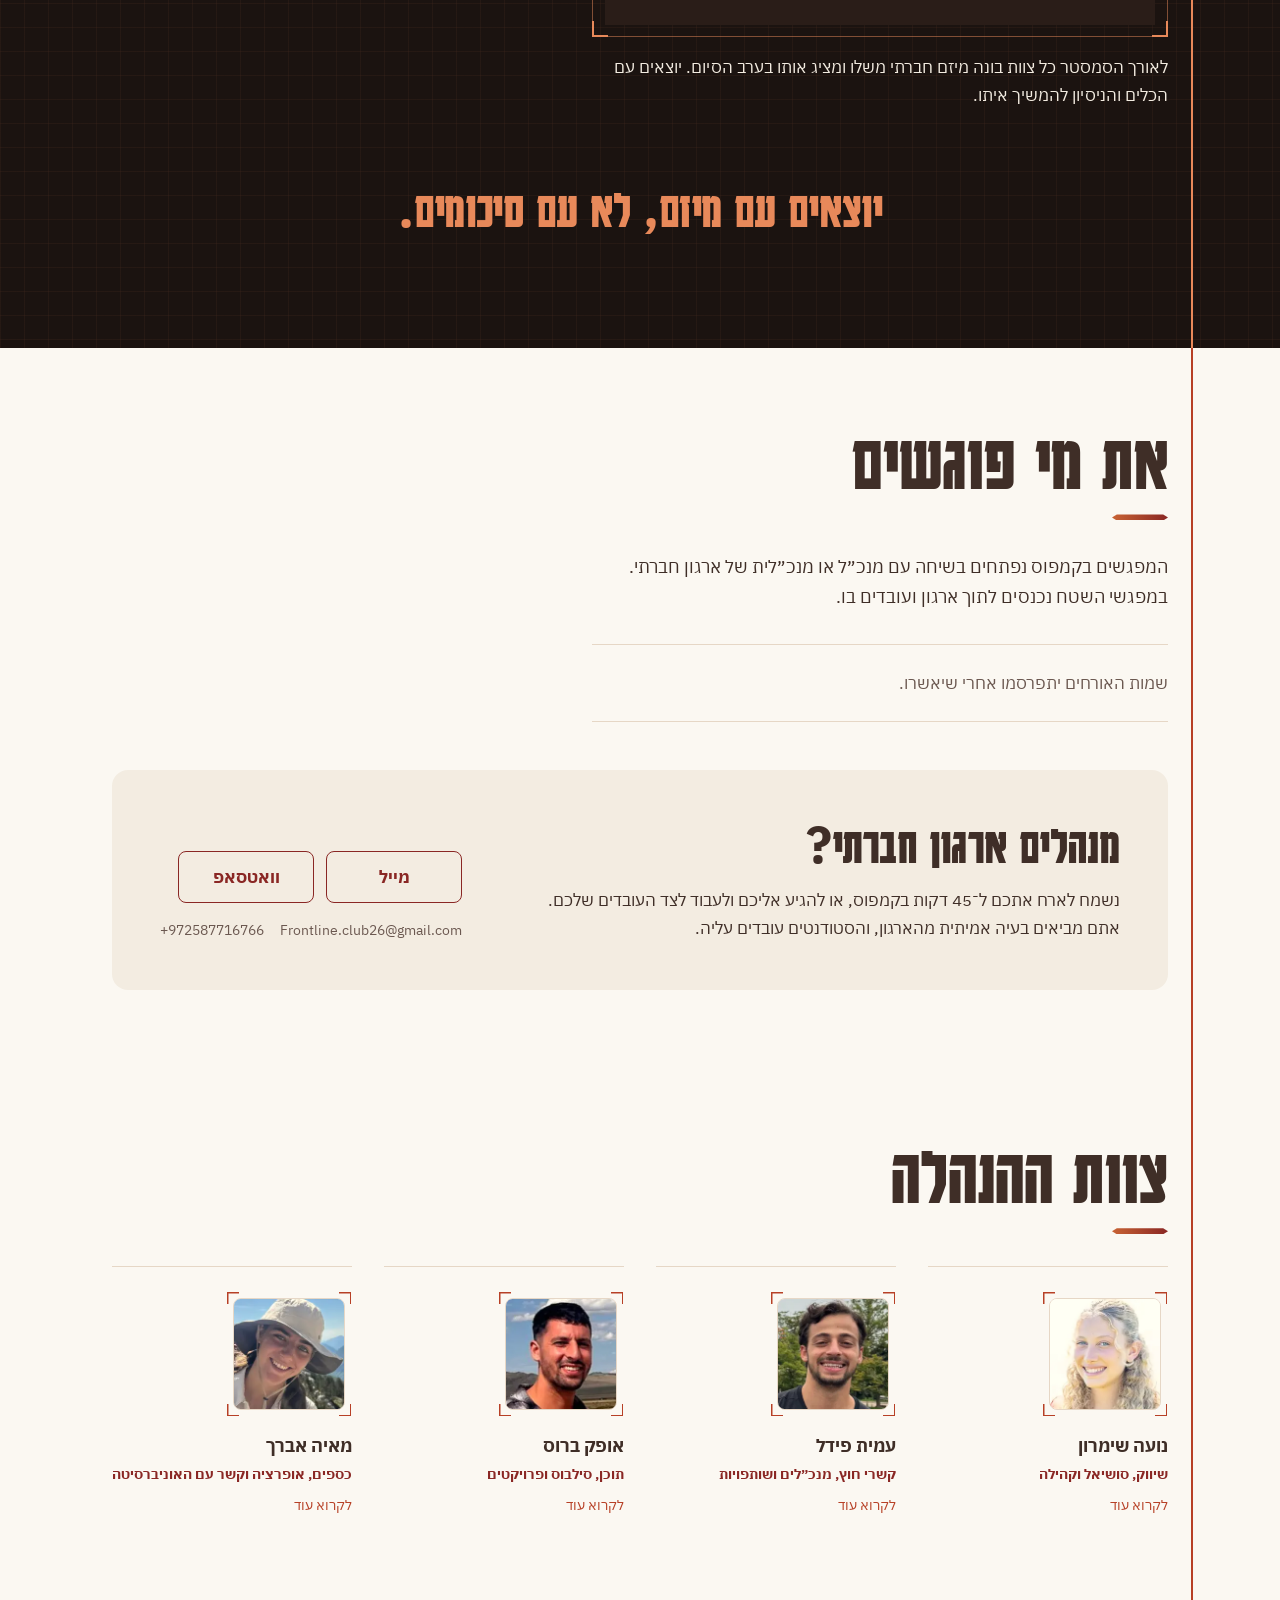
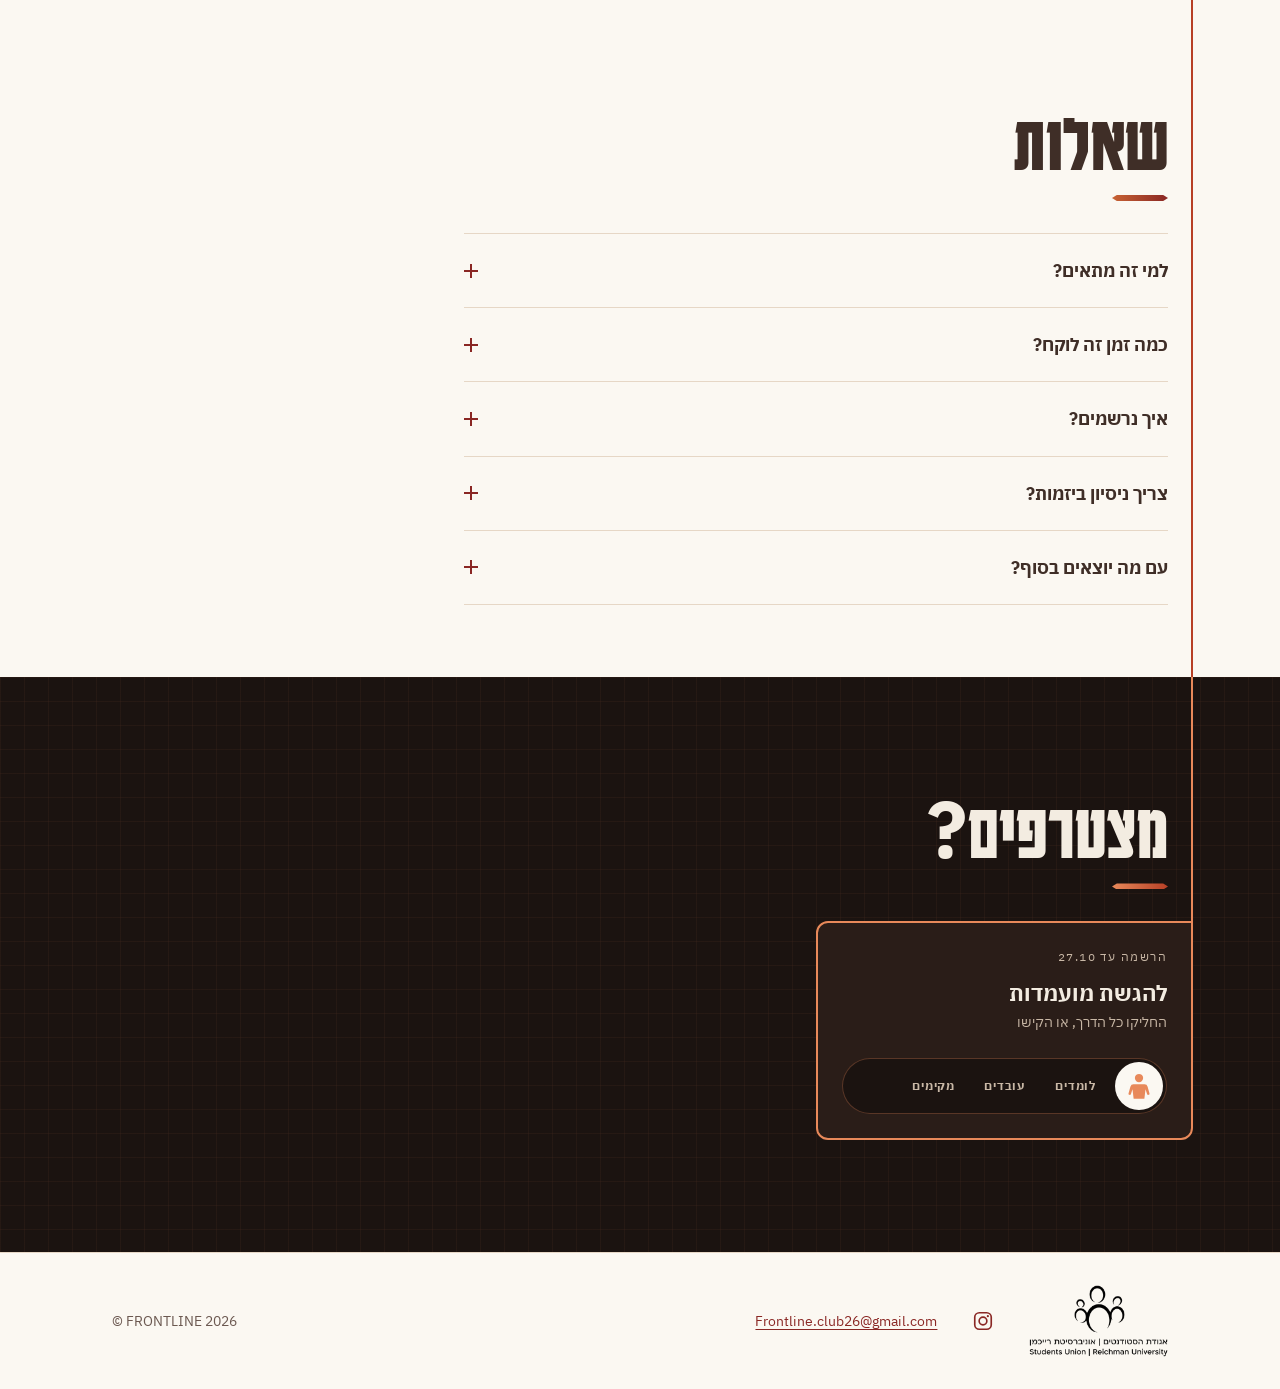
==== commit 348ece11: "Add Talek coffee offer card" ====
--- a/index.html
+++ b/index.html
@@ -37,6 +37,21 @@
 <script src="main.js" defer blocking="render"></script>
 </head>
 <body>
+
+<button class="coffee-trigger" type="button" aria-haspopup="dialog" aria-controls="coffee-card">
+  <img src="assets/img/talek-logo.png" alt="" width="44" height="44">
+  <span>הטבת קפה</span>
+</button>
+<dialog class="coffee-dialog" id="coffee-card" aria-labelledby="coffee-title">
+  <div class="coffee-card">
+    <button class="coffee-close" type="button" aria-label="סגירה">×</button>
+    <img class="coffee-logo" src="assets/img/talek-logo.png" alt="טלק קפה" width="192" height="192">
+    <p class="coffee-kicker">FRONTLINE × טלק</p>
+    <h2 id="coffee-title"><span data-cfg="COFFEE_SHOP_NAME">למילוי · שם בית הקפה</span></h2>
+    <p class="coffee-reward" data-cfg="COFFEE_OFFER">למילוי · ההטבה</p>
+    <p class="coffee-instruction">הציגו את הכרטיס בבית הקפה החדש בתל אביב</p>
+  </div>
+</dialog>
 
 <header class="hero">
   <div class="wrap hero-inner">
--- a/styles.css
+++ b/styles.css
@@ -65,6 +65,70 @@
   --dir: 1;              /* the sign of "toward inline-end" on the x axis */
 }
 [dir="rtl"] { --dir: -1; }
+
+/* ---- Talek coffee collaboration --------------------------------------------- */
+.coffee-trigger {
+  position: fixed;
+  z-index: 20;
+  inset-block-start: max(0.75rem, env(safe-area-inset-top));
+  inset-inline-start: max(0.75rem, env(safe-area-inset-left));
+  display: inline-flex;
+  align-items: center;
+  gap: 0.5rem;
+  min-block-size: 3.25rem;
+  padding: 0.35rem 0.85rem 0.35rem 0.45rem;
+  border: 1px solid var(--hair);
+  border-radius: 999px;
+  background: var(--paper);
+  color: var(--ink);
+  box-shadow: 0 4px 18px rgb(63 46 39 / 0.12);
+  font-weight: 700;
+  cursor: pointer;
+}
+.coffee-trigger img { inline-size: 2.45rem; block-size: 2.45rem; object-fit: cover; border-radius: 50%; }
+.coffee-trigger:hover { border-color: var(--copper); }
+.coffee-dialog {
+  inline-size: min(28rem, calc(100vw - 2rem));
+  max-inline-size: none;
+  max-block-size: calc(100dvh - 2rem);
+  padding: 0;
+  overflow: visible;
+  border: 0;
+  border-radius: 1rem;
+  background: transparent;
+  color: var(--ink);
+}
+.coffee-dialog::backdrop { background: rgb(27 19 16 / 0.62); backdrop-filter: blur(3px); }
+.coffee-card {
+  position: relative;
+  padding: clamp(1.5rem, 7vw, 2.5rem);
+  border: 1px solid var(--hair);
+  border-radius: 1rem;
+  background: var(--paper);
+  text-align: center;
+  box-shadow: 0 24px 80px rgb(0 0 0 / 0.25);
+}
+.coffee-close {
+  position: absolute;
+  inset-block-start: 0.7rem;
+  inset-inline-end: 0.8rem;
+  display: grid;
+  place-items: center;
+  inline-size: 2.5rem;
+  block-size: 2.5rem;
+  border: 1px solid var(--hair);
+  border-radius: 50%;
+  background: transparent;
+  font-size: 1.7rem;
+  line-height: 1;
+  cursor: pointer;
+}
+.coffee-logo { inline-size: 5.5rem; block-size: 5.5rem; margin: 0 auto var(--s-4); border-radius: 1rem; }
+.coffee-kicker { color: var(--rust); font-size: var(--t-sm); font-weight: 700; }
+.coffee-card h2 { margin-block: var(--s-2); font-size: clamp(2rem, 8vw, 2.75rem); line-height: 1.1; }
+.coffee-reward { margin-block: var(--s-5); padding: 1.1rem 0.8rem; border-radius: var(--radius); background: var(--board); color: var(--sand); font-size: clamp(2.5rem, 12vw, 3.5rem); font-weight: 700; line-height: 1.1; }
+.coffee-instruction { font-size: var(--t-sm); font-weight: 700; }
+.coffee-dialog .todo { white-space: normal; }
 
 *, *::before, *::after { box-sizing: border-box; }
 html { -webkit-text-size-adjust: 100%; text-size-adjust: 100%; }
@@ -192,6 +256,10 @@
 .hero button.btn.is-soon[aria-expanded="true"]::after { transform: rotate(45deg); }
 .cta-row .btn { inline-size: min(100%, 22rem); }
 .text-link { display: inline-flex; align-items: center; min-block-size: 2.75rem; font-weight: 700; }
+/* The hero's own link to #partners (Owner, 2026-10-03: "bigger, more emphasized"):
+   the same size as the board's own sub-heads (--t-h3), so it reads as a real second
+   option under the button, not a footnote. */
+.cta-row .text-link { font-size: var(--t-h3); }
 /* The first screen on a phone. The backing line and the Owner's lead made the hero about 120 px
    taller, so below 900 px its rhythm is one spacing step tighter and the mark smaller: the
    sign-up button and the partner link stay inside an in-app browser (about 700 px tall), and
@@ -215,16 +283,12 @@
 .soon-inner > * { margin-block-start: var(--s-3); }
 .acts { padding: 0; list-style: none; }
 .acts li + li { border-block-start: 1px solid var(--hair); }
-.act {
-  display: block;
-  padding-block: var(--s-3); /* one line is 48 px tall */
-  font-weight: 700;
-  line-height: 1.4;
-  text-align: center;
-  text-decoration: none;
-  text-wrap: balance;
-}
-.act:hover { text-decoration: underline; }
+/* Each action is a short label over its own pill button (main.js: .act-pill is a plain
+   hook, styled by .btn.btn-line; inside the terminal's dark back face, .term's own
+   cascade already refits .btn there, so no extra colour rule is needed for it here). */
+.act-group { padding-block: var(--s-3); text-align: center; }
+.act-label { margin-block-end: var(--s-2); font-weight: 700; line-height: 1.4; text-wrap: balance; }
+.back .act-label { text-align: start; color: var(--sand); }
 .acts-none { padding-block: var(--s-3); color: var(--ink-2); text-wrap: balance; }
 
 /* ---- section heads ------------------------------------------------------------ */
@@ -593,7 +657,6 @@
 .back-h { font-size: var(--t-h3); font-weight: 700; line-height: 1.3; color: var(--sand); }
 .back .acts { margin-block-start: var(--s-2); }
 .back .acts li + li { border-block-start-color: rgb(232 137 90 / 0.22); }
-.back .act { text-align: start; color: var(--copper-glow); }
 .back .acts-none { margin-block-start: var(--s-2); color: var(--mute); }
 .flip-back {
   flex: none;
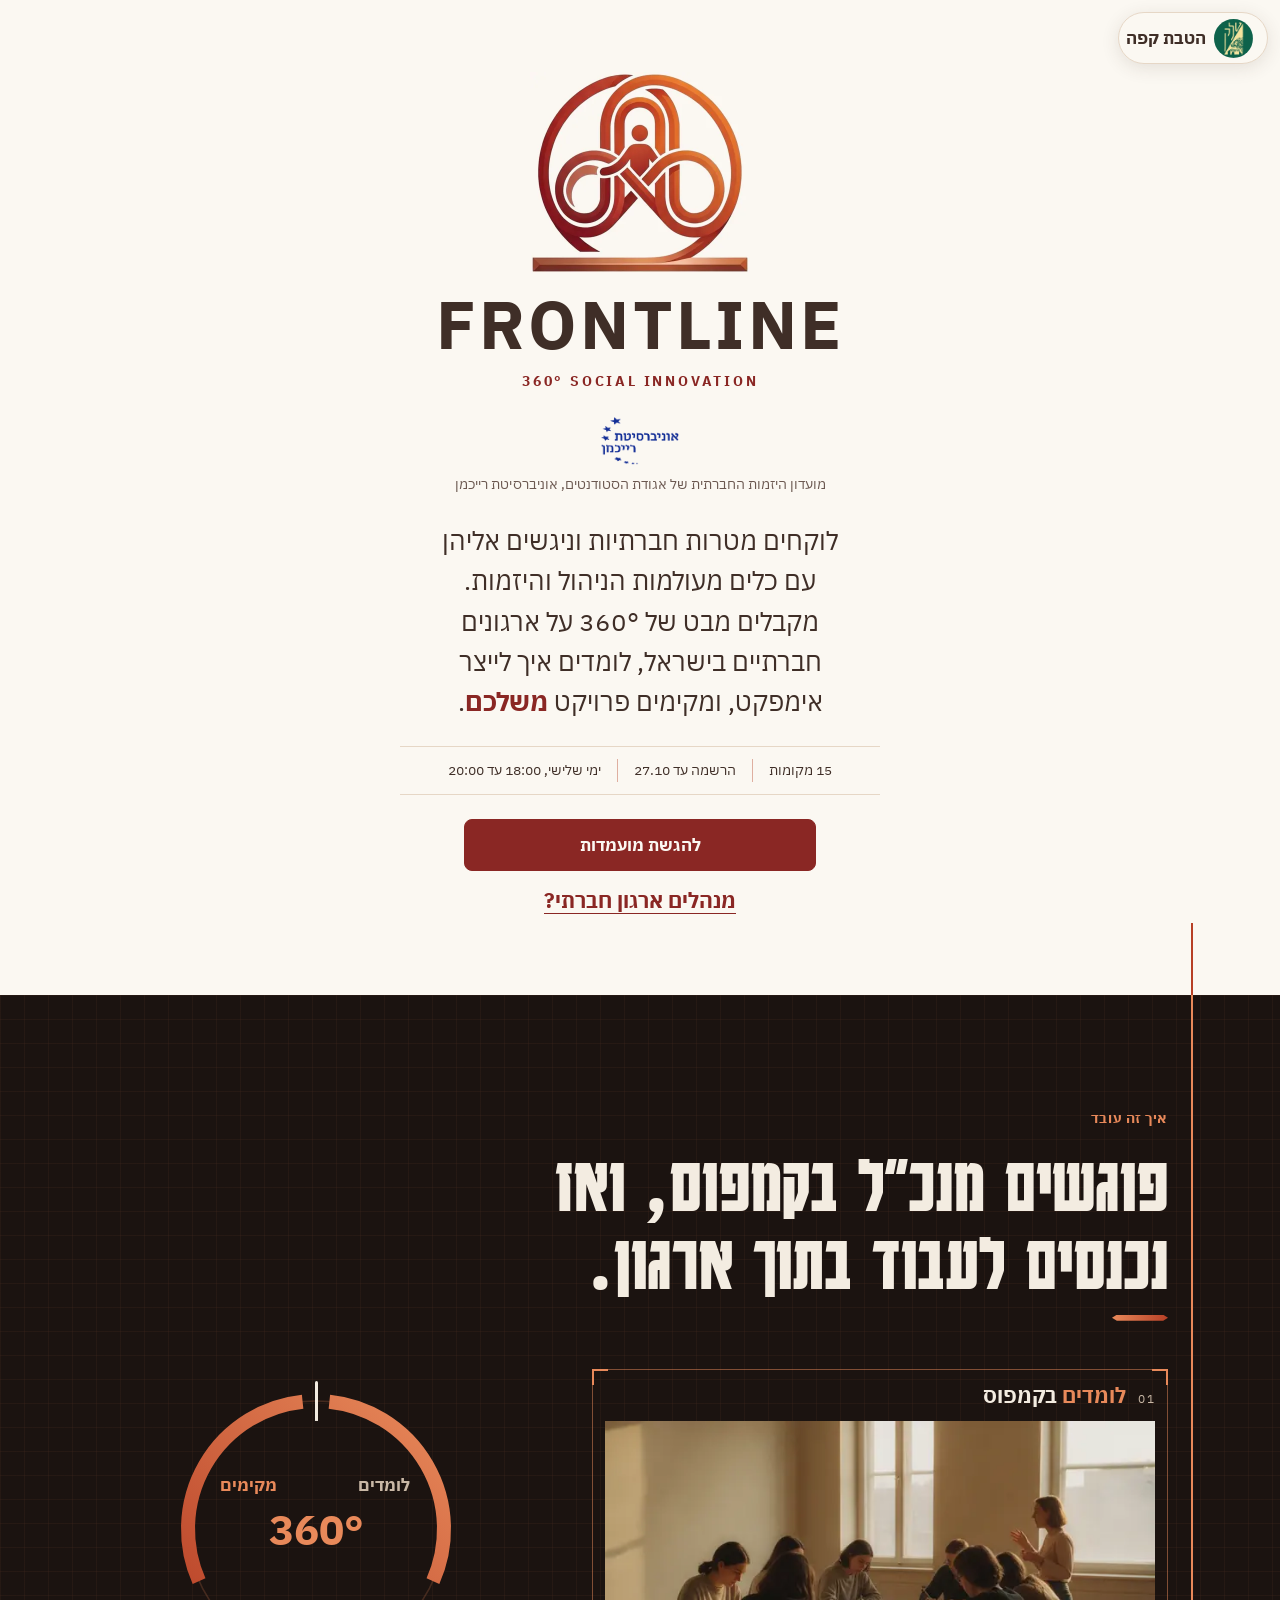
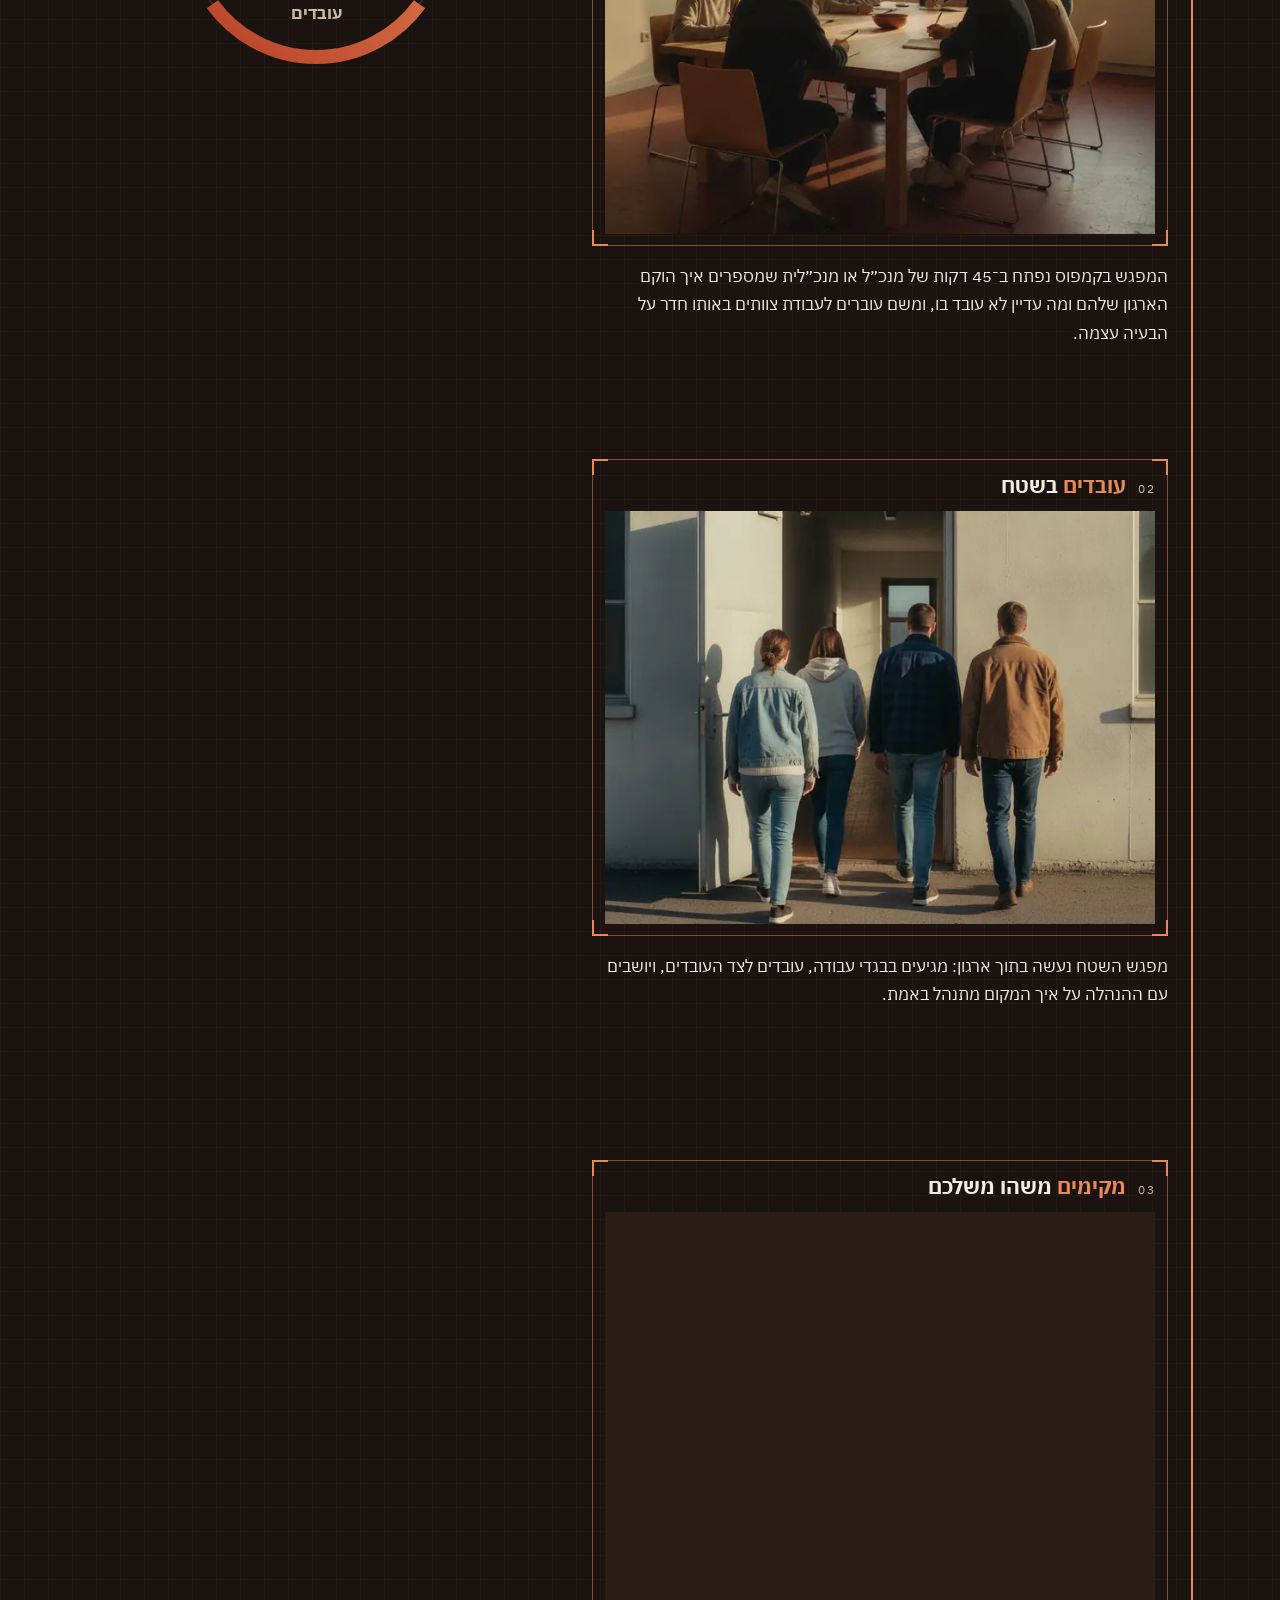
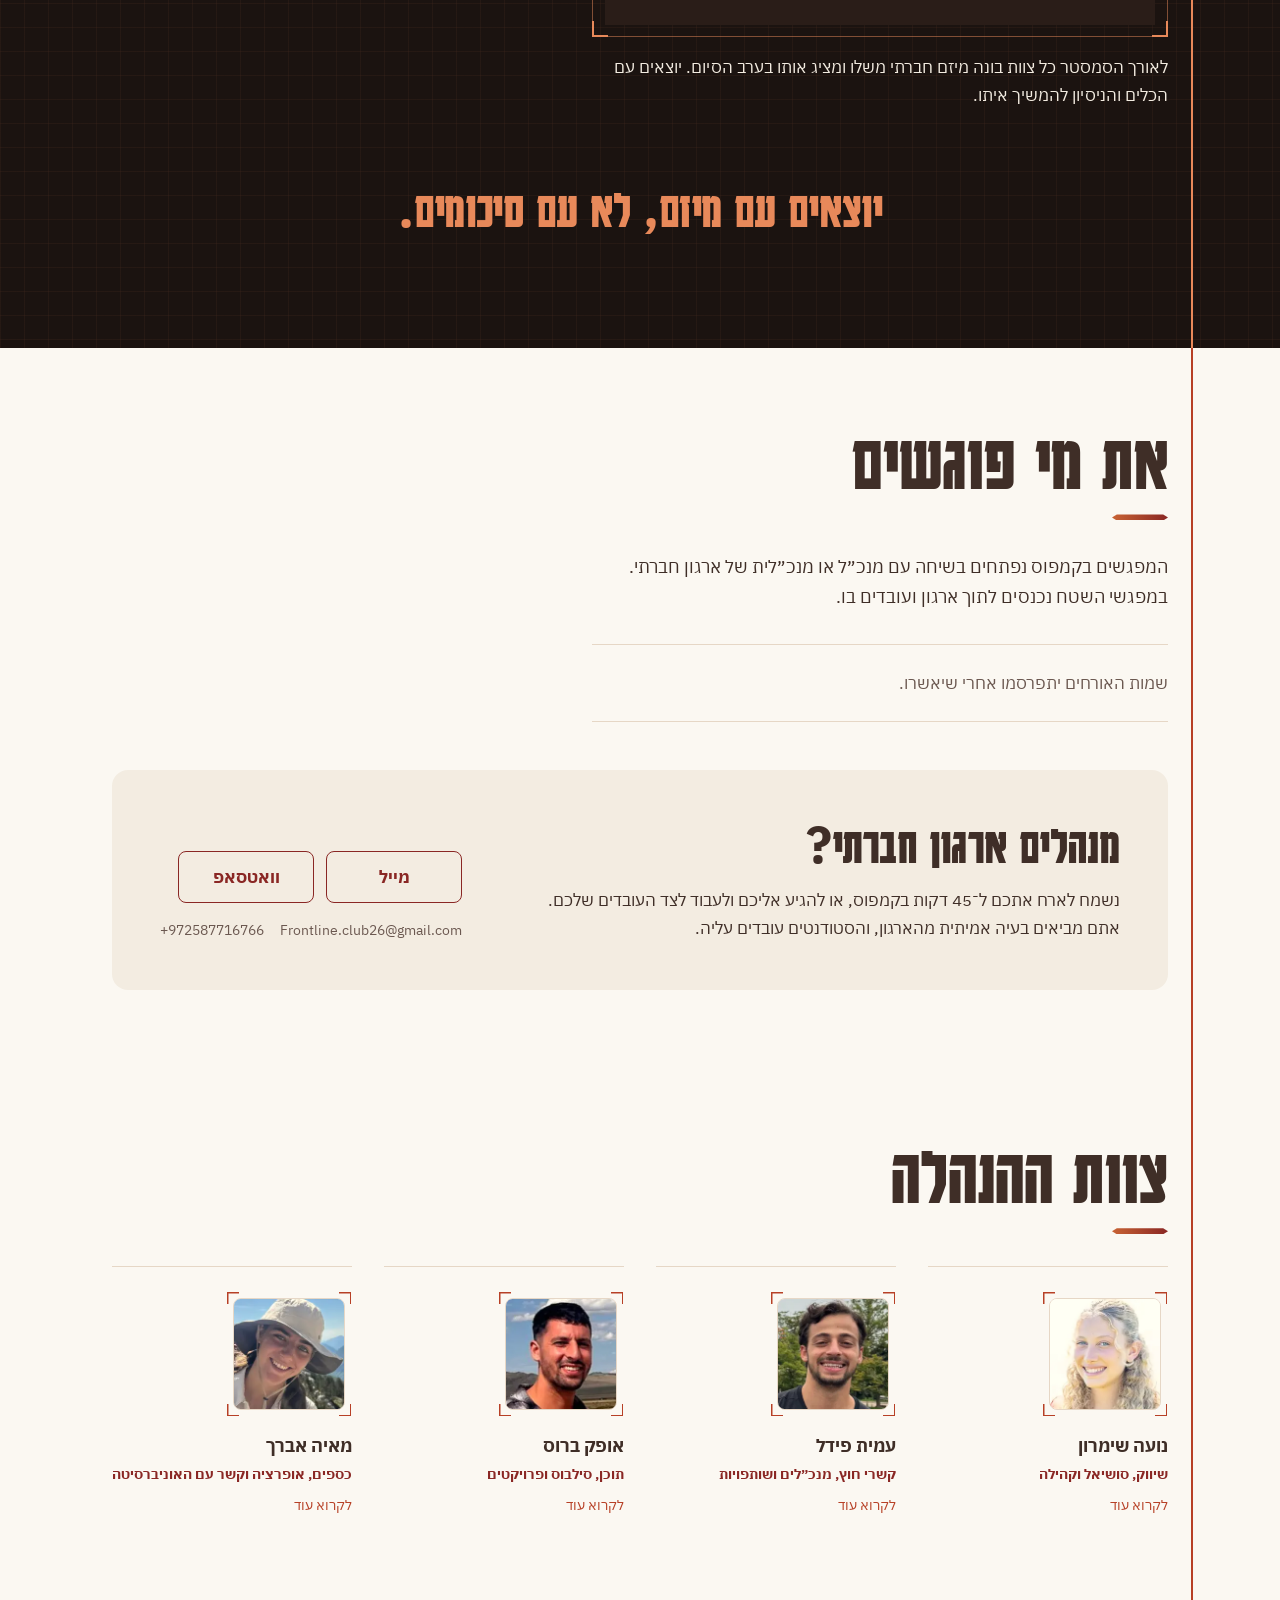
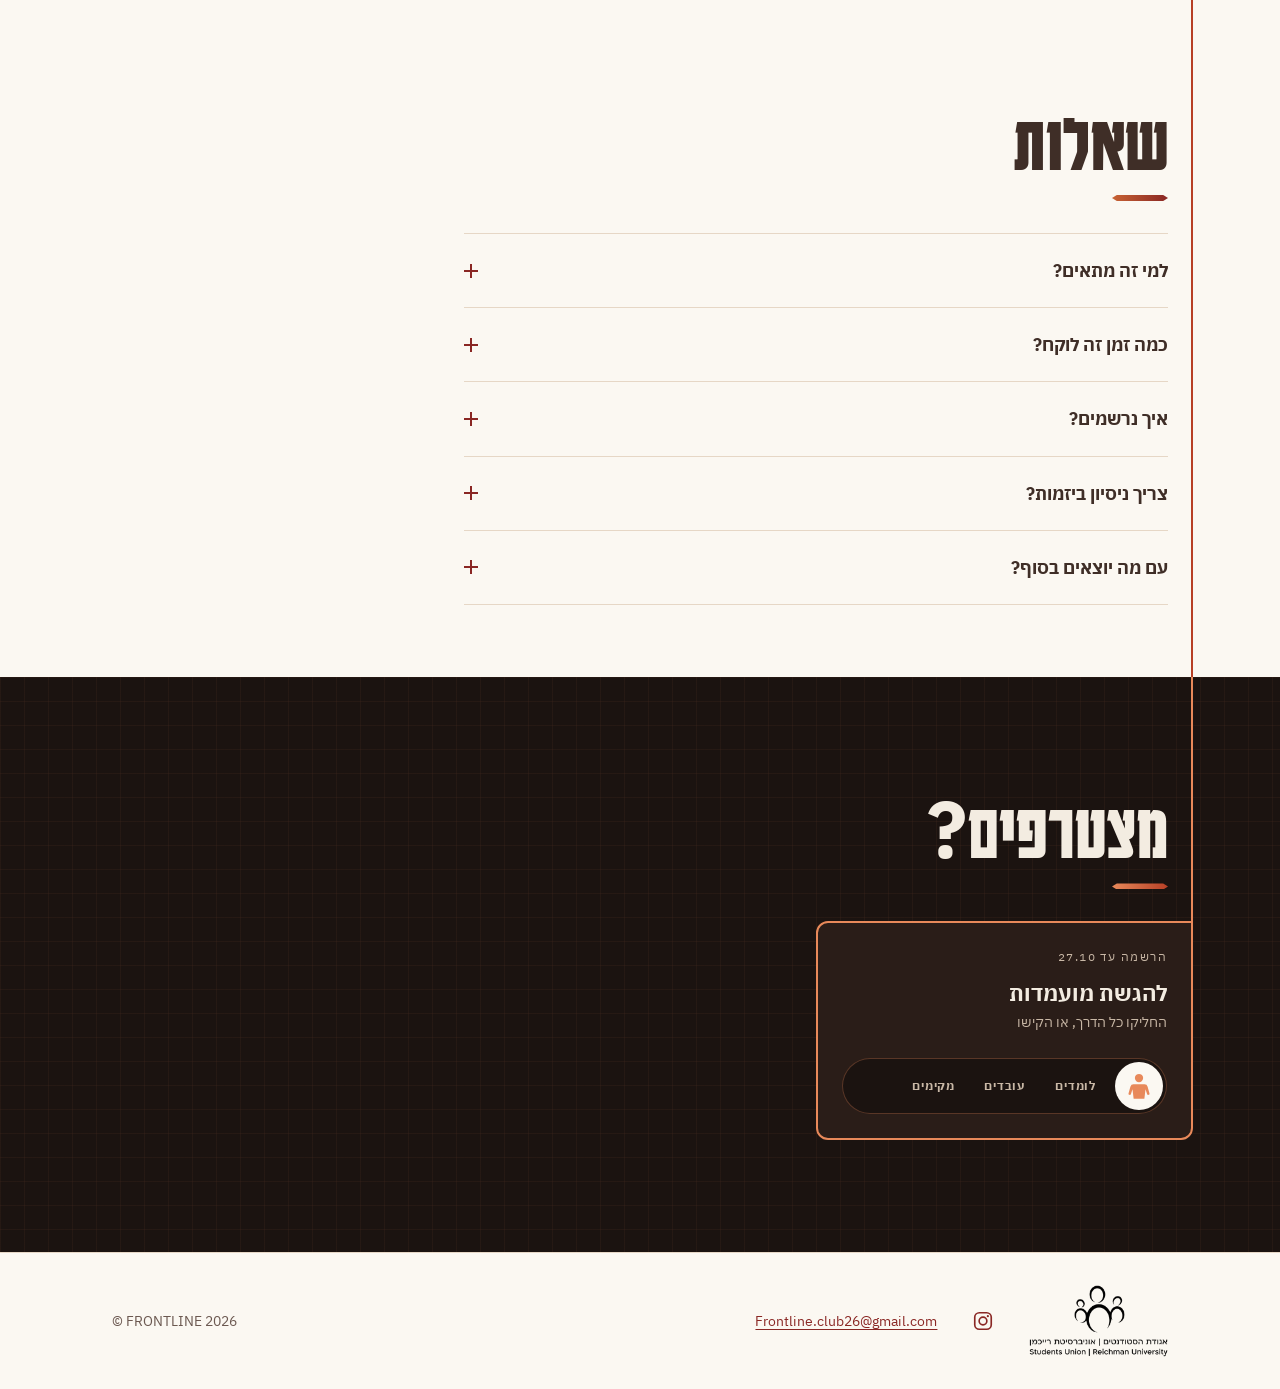
==== commit 7be60fe5: "Add Talek cafe address and Instagram" ====
--- a/index.html
+++ b/index.html
@@ -50,6 +50,10 @@
     <h2 id="coffee-title"><span data-cfg="COFFEE_SHOP_NAME">למילוי · שם בית הקפה</span></h2>
     <p class="coffee-reward" data-cfg="COFFEE_OFFER">למילוי · ההטבה</p>
     <p class="coffee-instruction">הציגו את הכרטיס בבית הקפה החדש בתל אביב</p>
+    <div class="coffee-details">
+      <p>בזל 1, פינת דיזינגוף</p>
+      <a href="https://www.instagram.com/talekcafe/" target="_blank" rel="noopener noreferrer">לאינסטגרם של טלק</a>
+    </div>
   </div>
 </dialog>
 
--- a/styles.css
+++ b/styles.css
@@ -128,6 +128,8 @@
 .coffee-card h2 { margin-block: var(--s-2); font-size: clamp(2rem, 8vw, 2.75rem); line-height: 1.1; }
 .coffee-reward { margin-block: var(--s-5); padding: 1.1rem 0.8rem; border-radius: var(--radius); background: var(--board); color: var(--sand); font-size: clamp(2.5rem, 12vw, 3.5rem); font-weight: 700; line-height: 1.1; }
 .coffee-instruction { font-size: var(--t-sm); font-weight: 700; }
+.coffee-details { display: grid; gap: 0.3rem; margin-block-start: var(--s-4); font-size: var(--t-sm); }
+.coffee-details a { color: var(--rust); font-weight: 700; text-underline-offset: 0.2em; }
 .coffee-dialog .todo { white-space: normal; }
 
 *, *::before, *::after { box-sizing: border-box; }
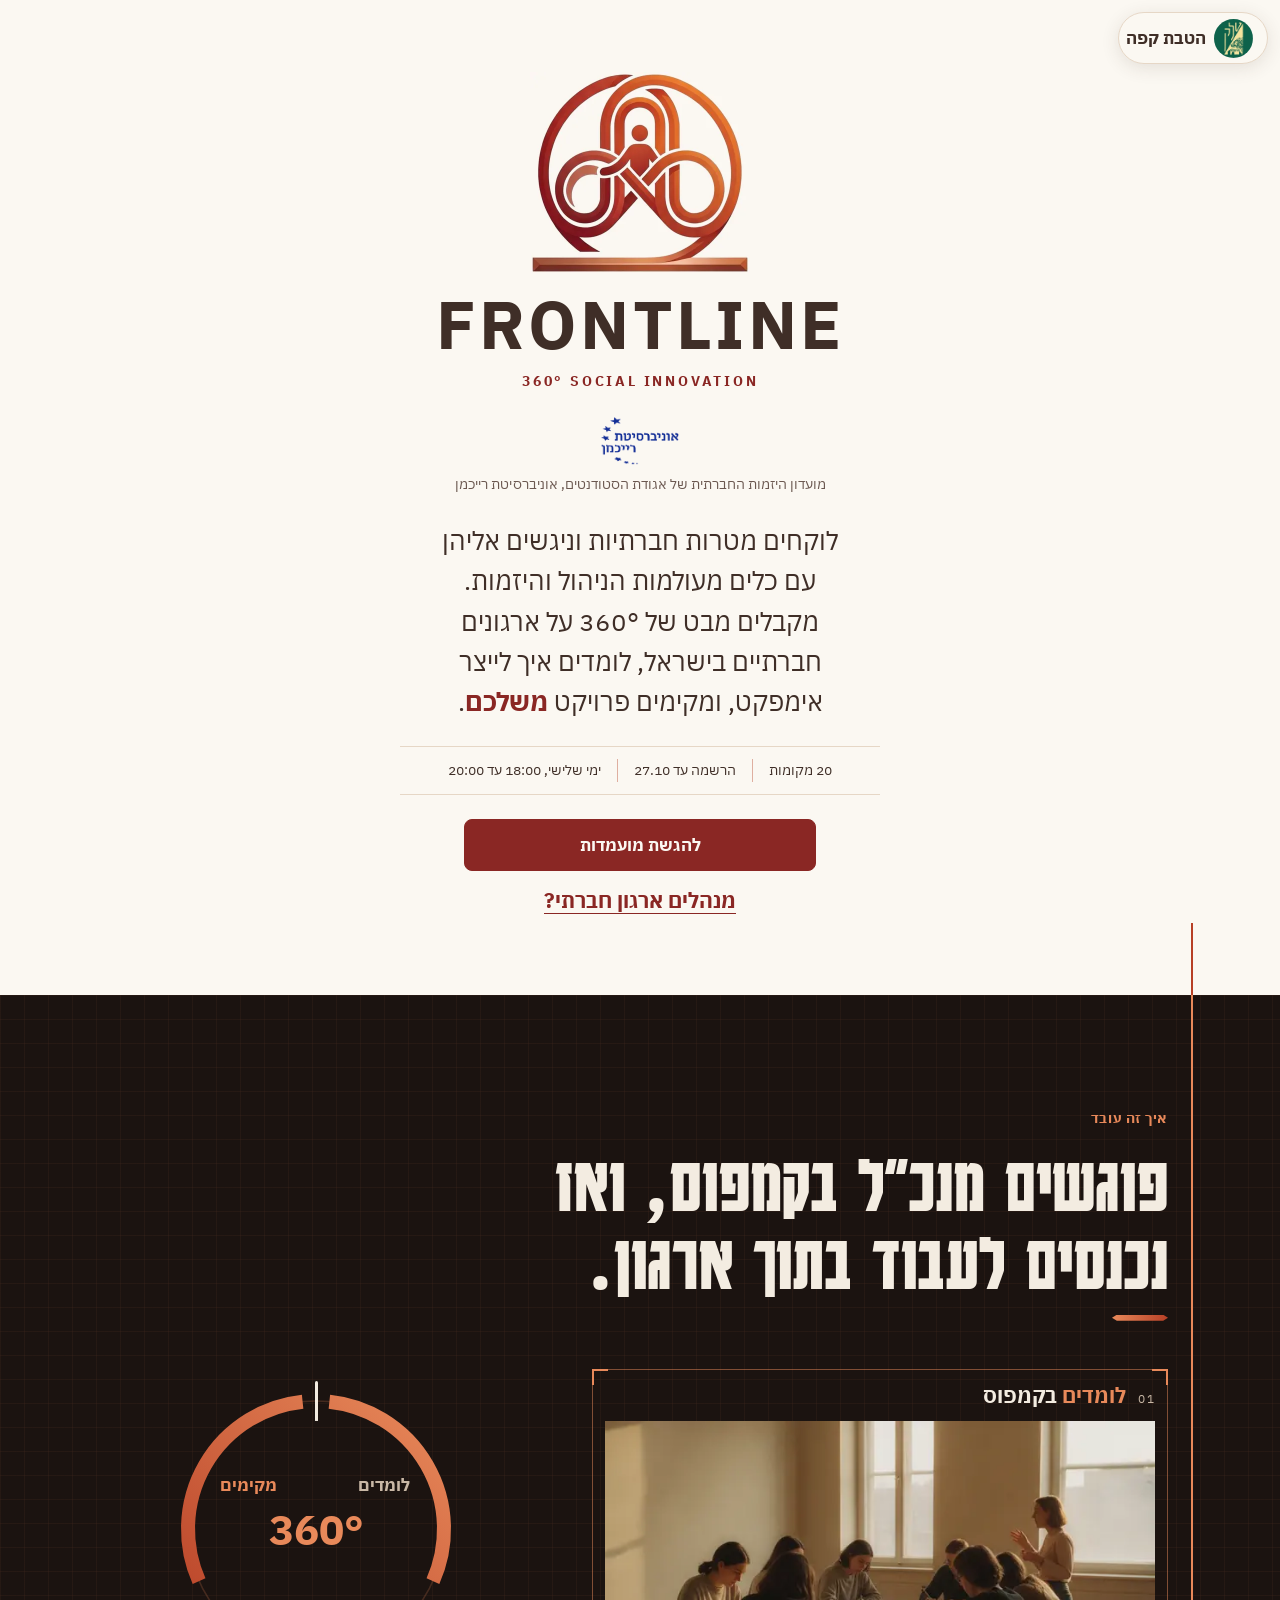
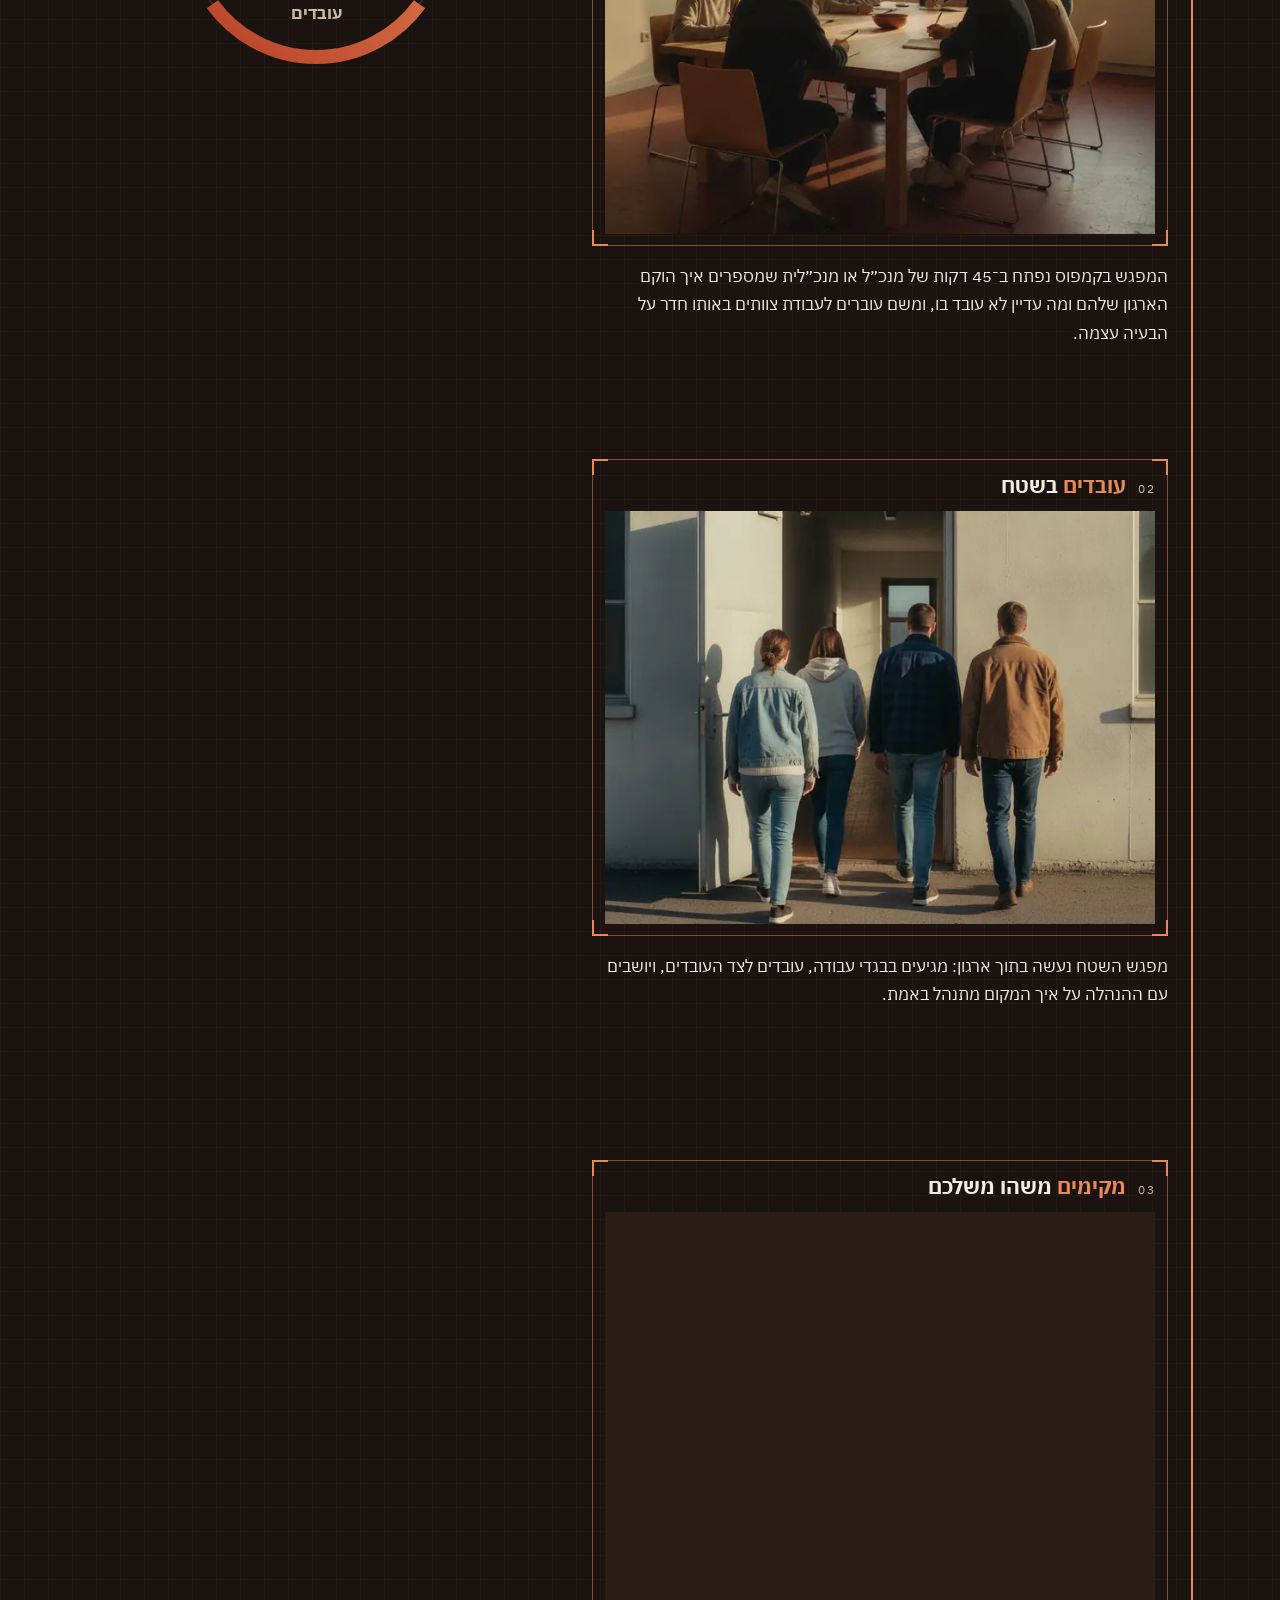
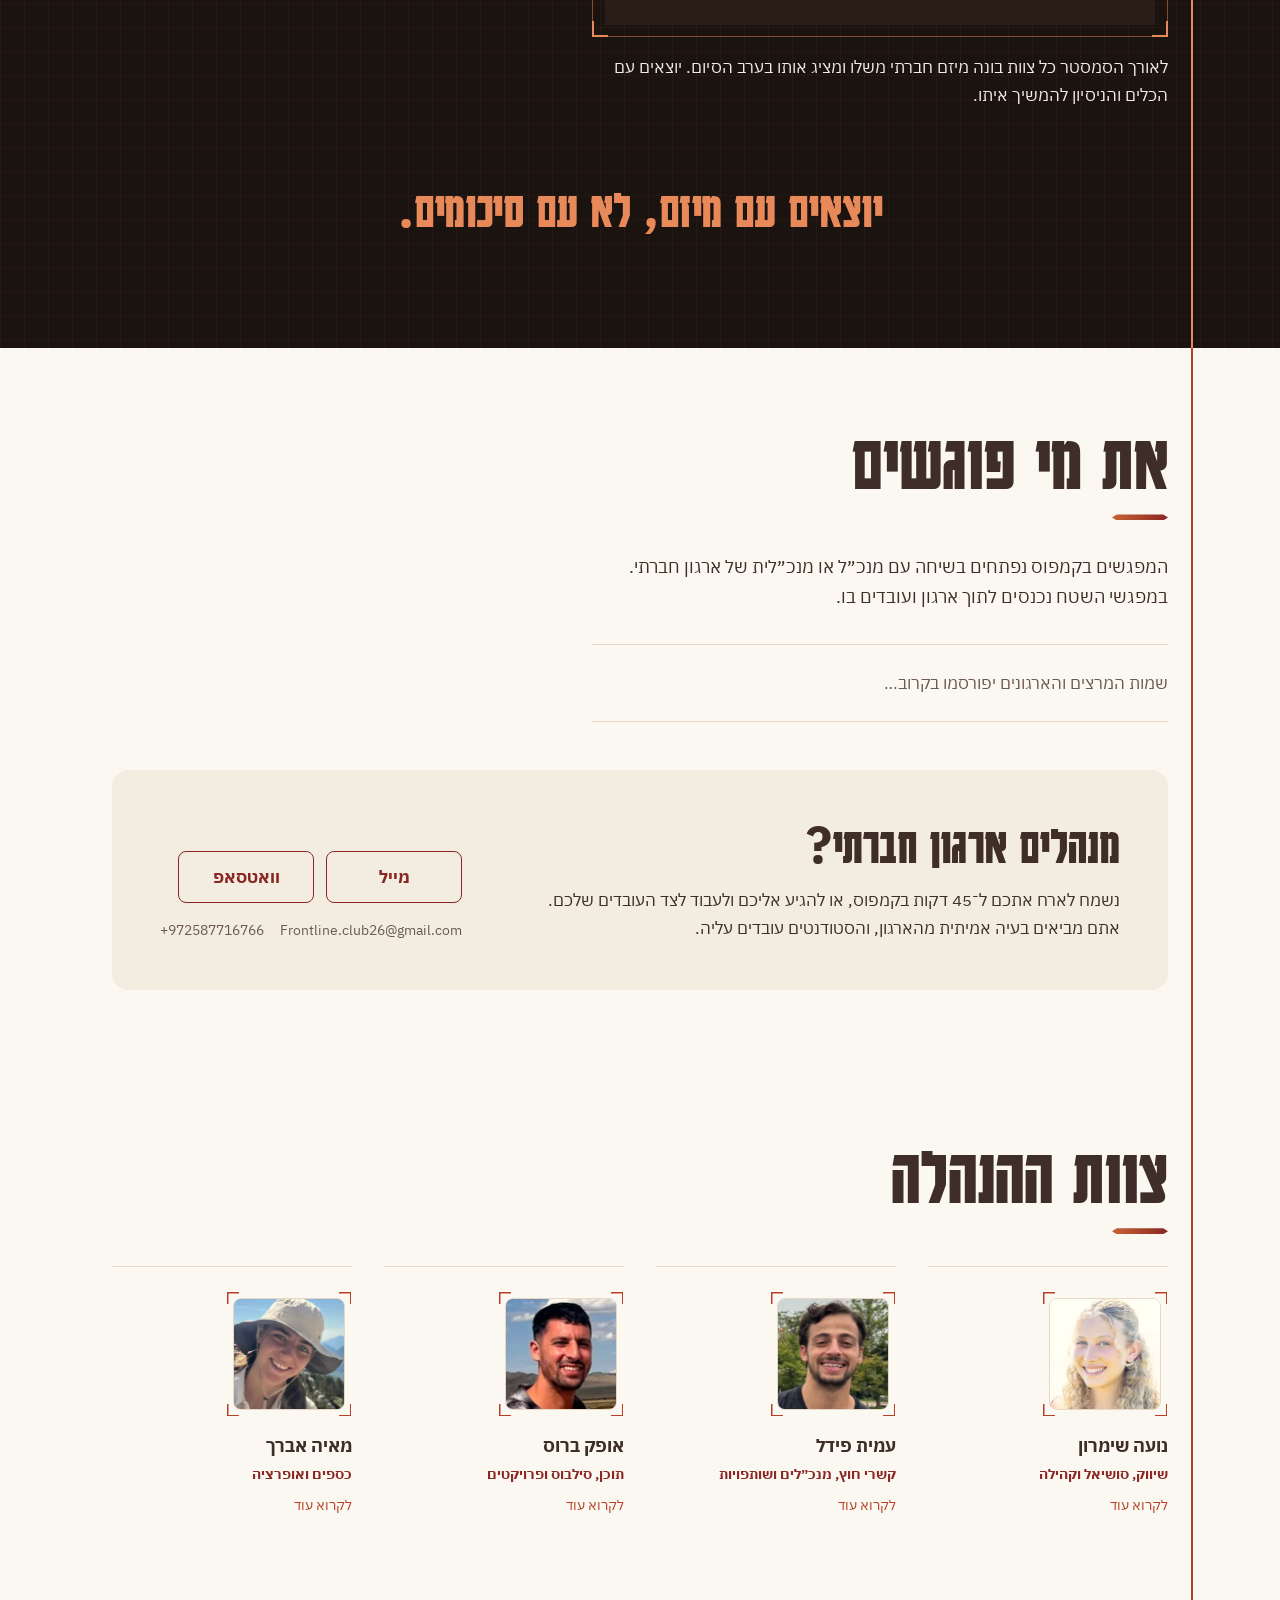
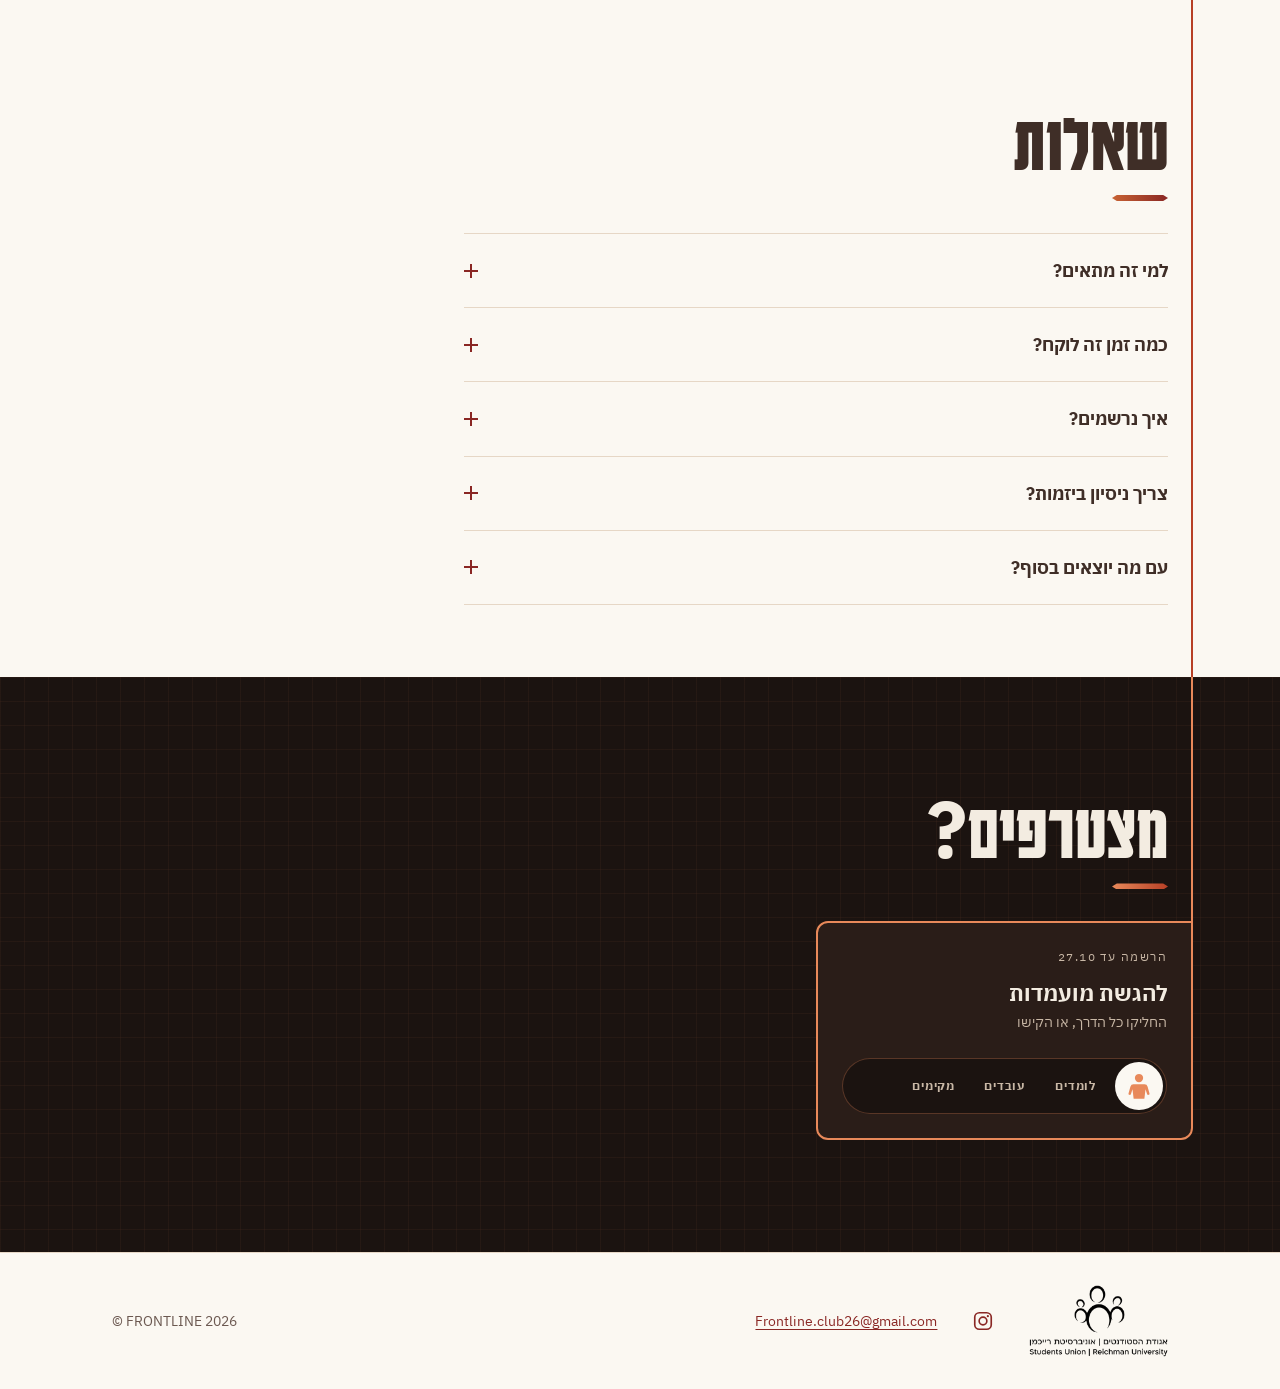
==== commit a4ca8118: "Update cohort and speaker copy" ====
--- a/index.html
+++ b/index.html
@@ -31,6 +31,14 @@
 <link rel="preload" href="assets/fonts/plex-700-hebrew.woff2" as="font" type="font/woff2" crossorigin>
 <link rel="preload" href="assets/fonts/plex-700-latin.woff2" as="font" type="font/woff2" crossorigin>
 <link rel="stylesheet" href="styles.css">
+<!-- Google Analytics: page views and coffee offer opens. -->
+<script async src="https://www.googletagmanager.com/gtag/js?id=G-0ZTH65DTV1"></script>
+<script>
+  window.dataLayer = window.dataLayer || [];
+  function gtag(){window.dataLayer.push(arguments);}
+  gtag('js', new Date());
+  gtag('config', 'G-0ZTH65DTV1');
+</script>
 <!-- blocking="render": the first paint already shows the filled values, so nothing jumps.
      Browsers without it paint first and fill a moment later, as before. -->
 <script src="config.js" defer blocking="render"></script>
@@ -150,7 +158,7 @@
       <p class="intro">המפגשים בקמפוס נפתחים בשיחה עם מנכ״ל או מנכ״לית של ארגון חברתי. במפגשי השטח נכנסים לתוך ארגון ועובדים בו.</p>
 
       <div class="people" id="people">
-        <p class="empty">שמות האורחים יתפרסמו אחרי שיאשרו.</p>
+        <p class="empty">שמות המרצים והארגונים יפורסמו בקרוב…</p>
       </div>
 
       <aside class="partner" id="partners" aria-labelledby="partner-h" data-reveal>
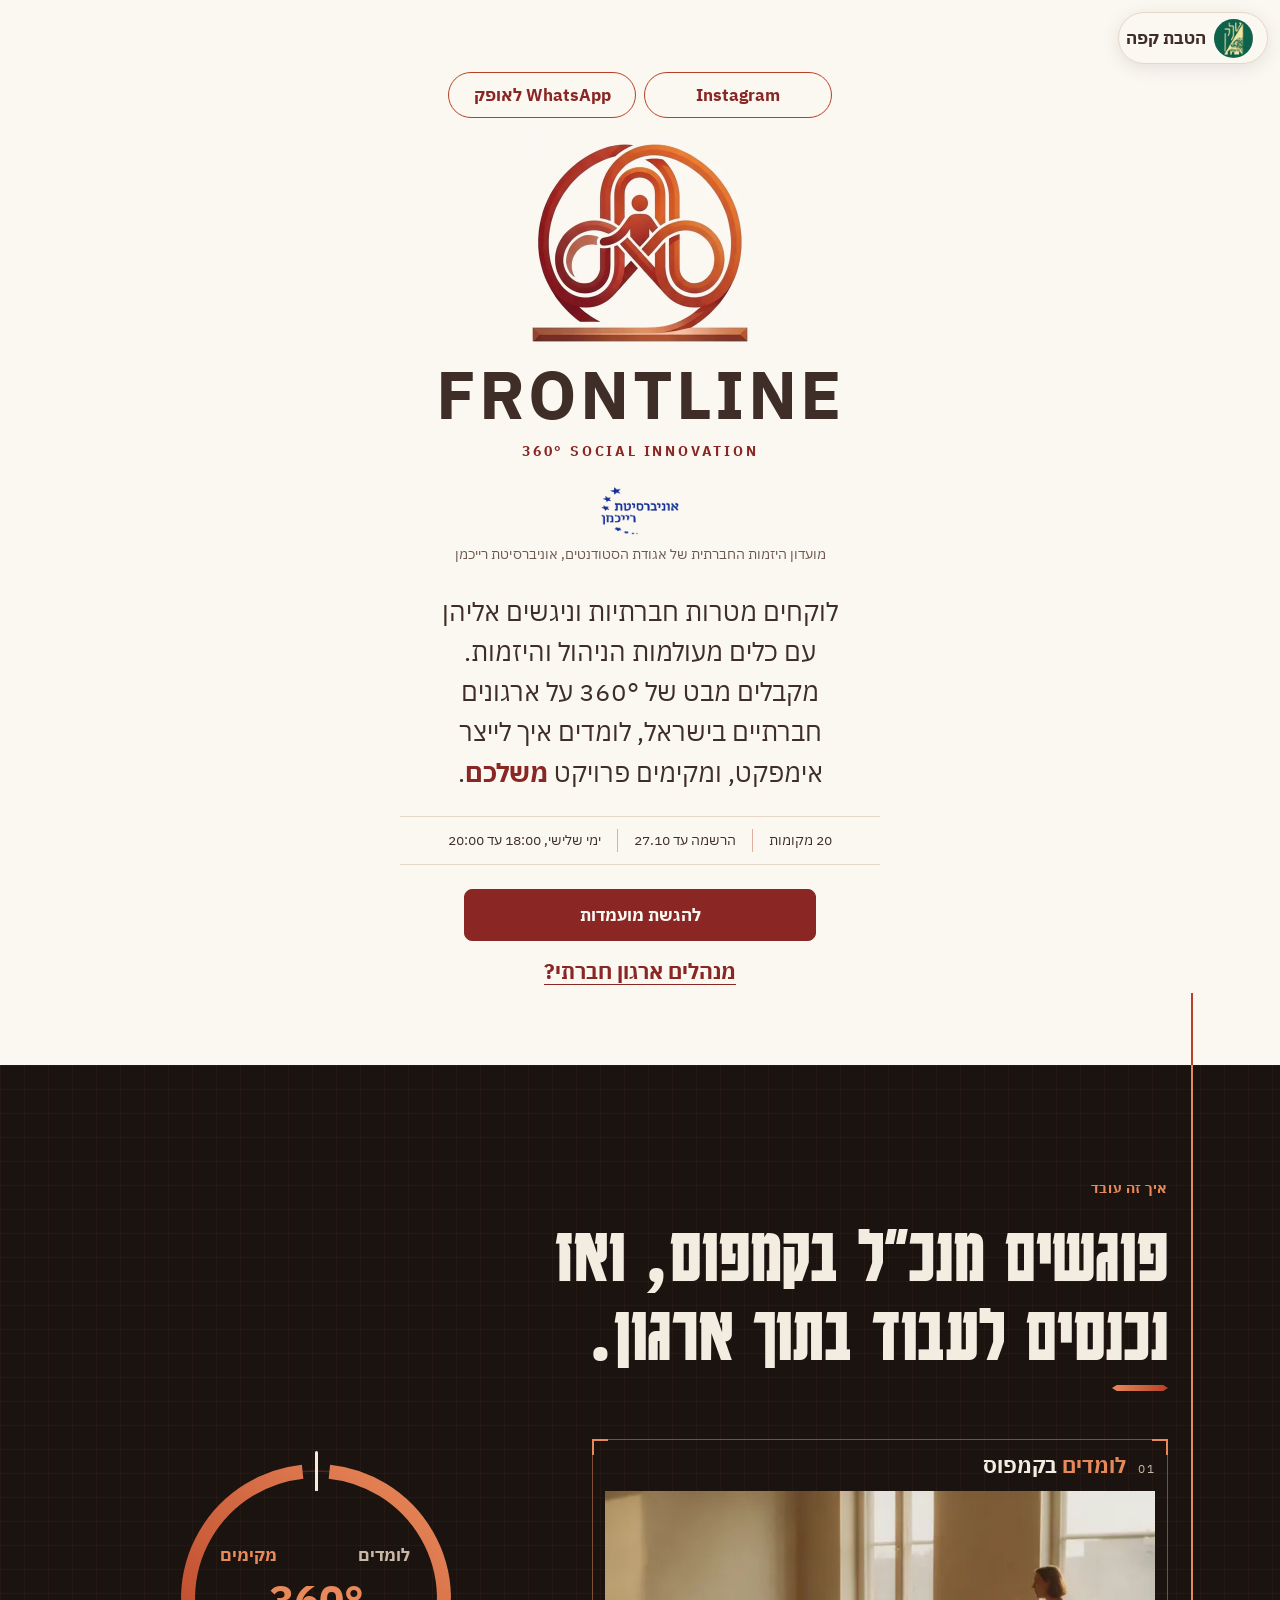
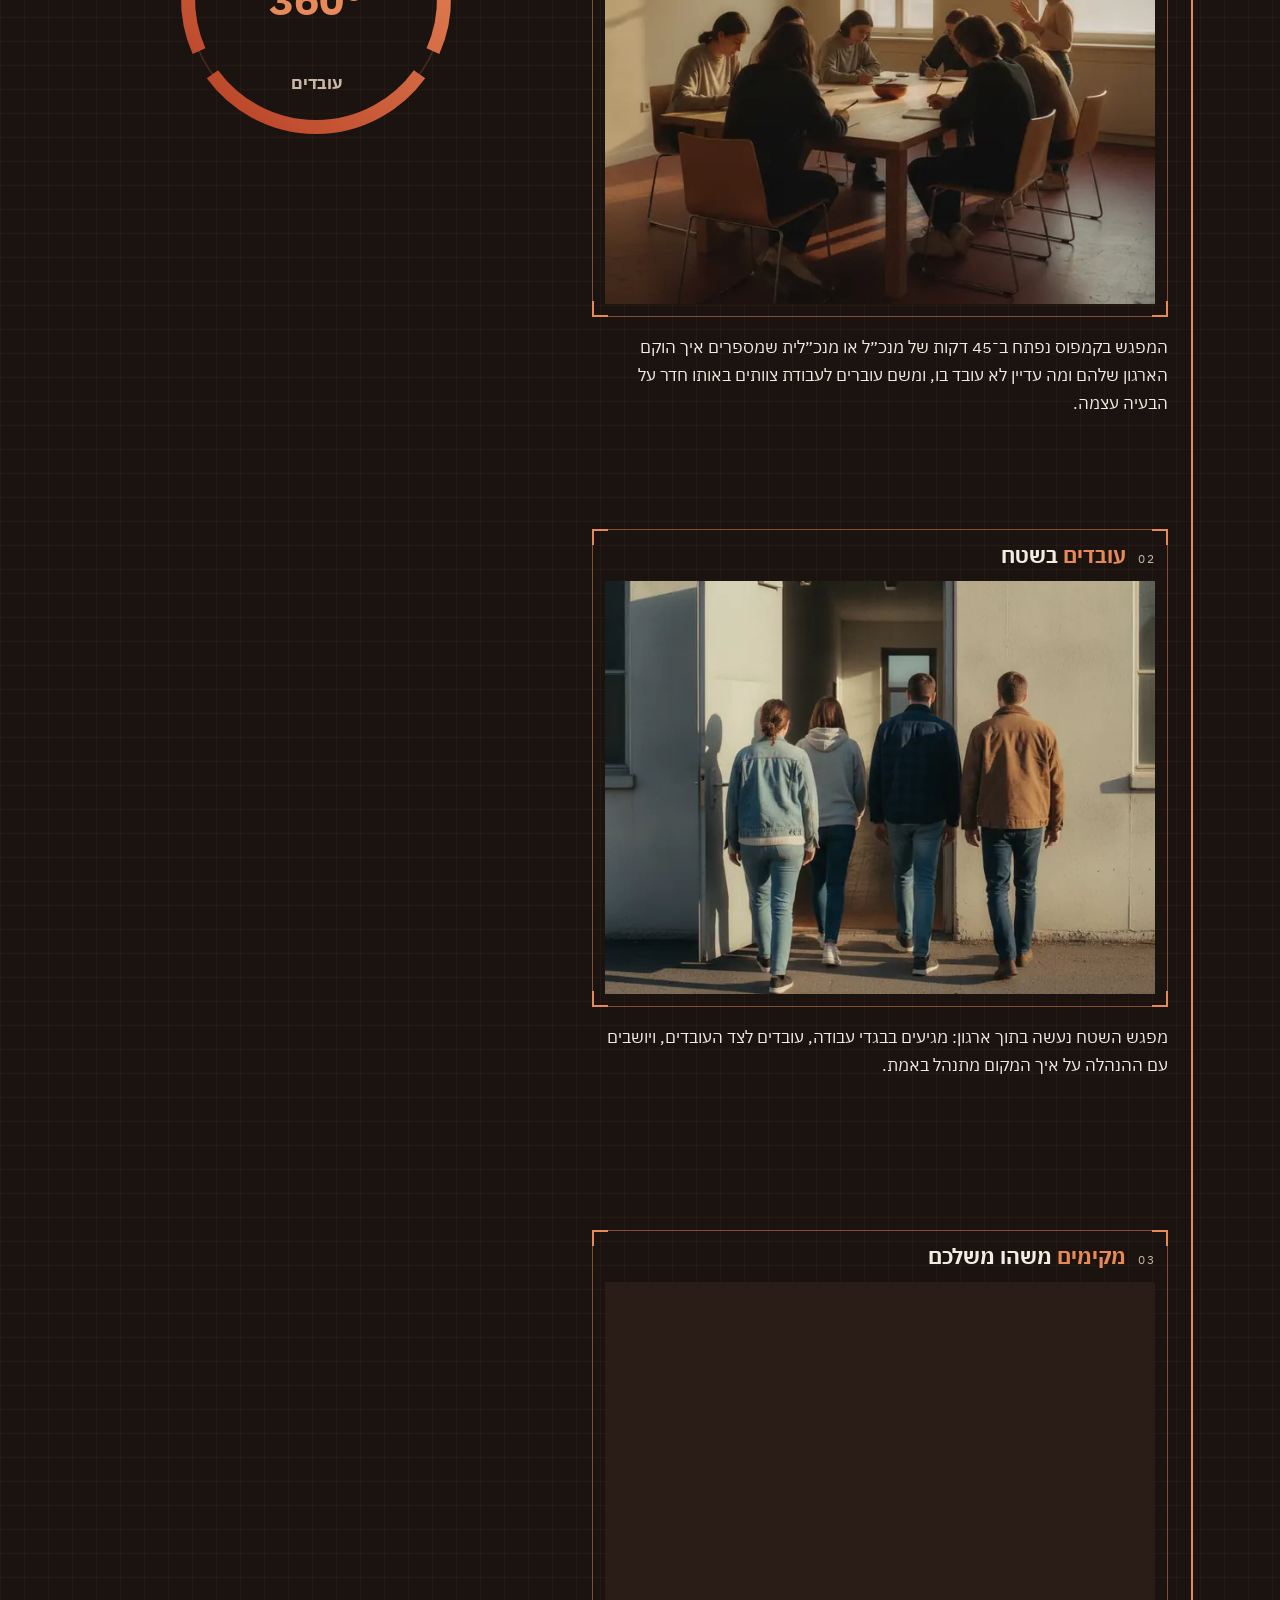
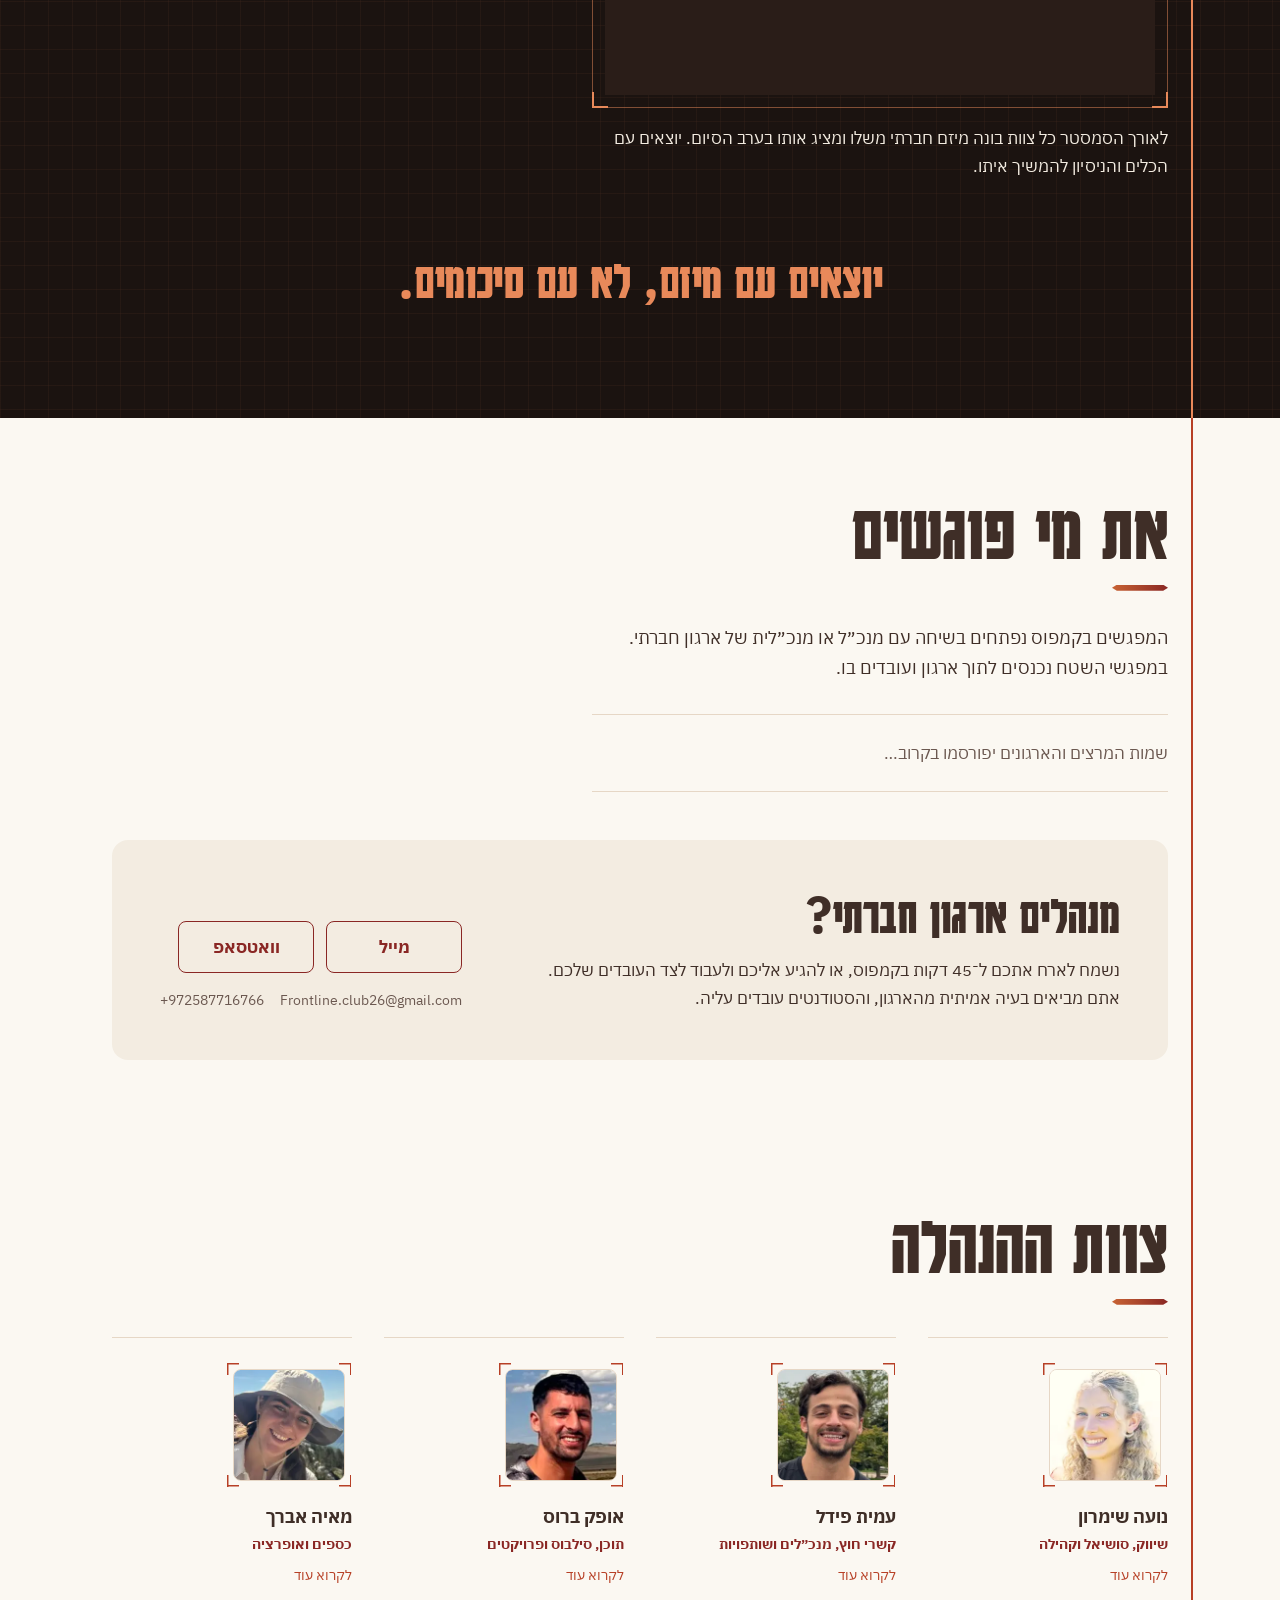
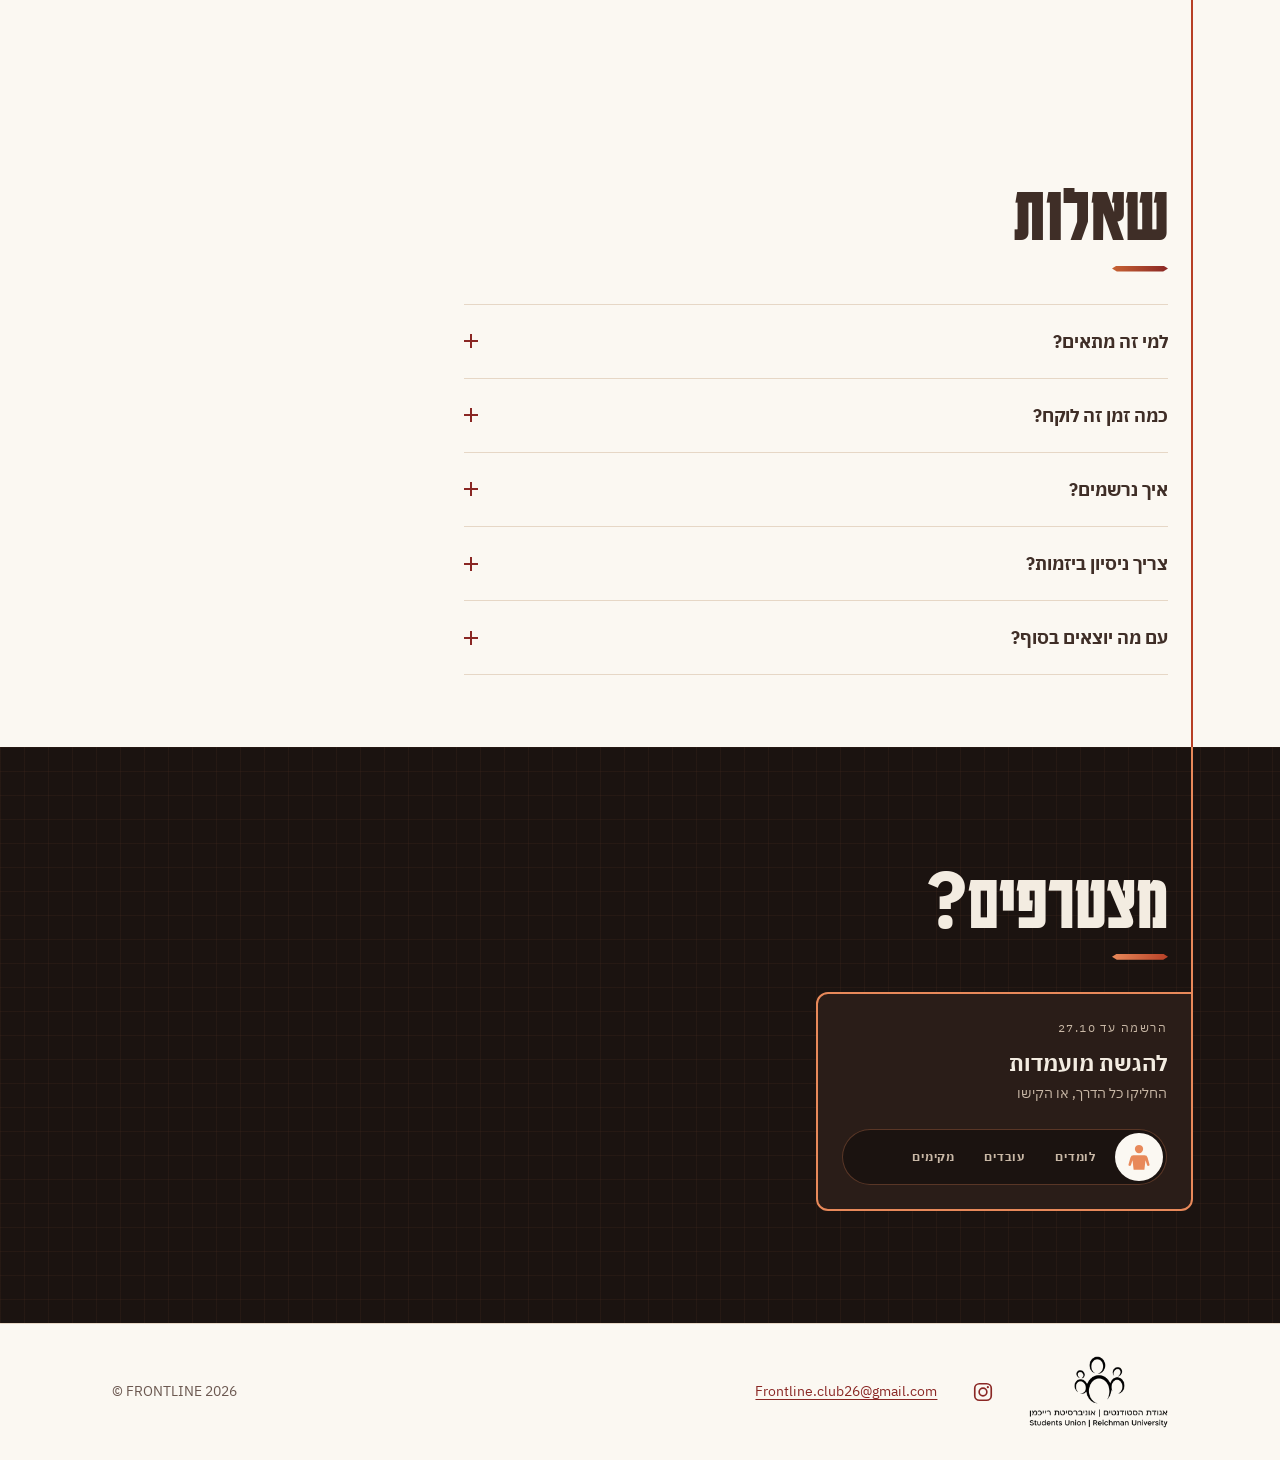
==== commit a1346dbe: "Add top social links and click tracking" ====
--- a/index.html
+++ b/index.html
@@ -67,6 +67,10 @@
 
 <header class="hero">
   <div class="wrap hero-inner">
+    <nav class="hero-social" aria-label="קישורים מהירים">
+      <a class="hero-social-link" data-hero-social="instagram">Instagram</a>
+      <a class="hero-social-link" data-hero-social="whatsapp">WhatsApp לאופק</a>
+    </nav>
     <img class="mark" src="assets/img/mark.webp" width="440" height="404" alt="" fetchpriority="high">
     <h1 class="wordmark" dir="ltr" lang="en">FRONTLINE</h1>
     <p class="tagline" dir="ltr" lang="en">360° Social Innovation</p>
--- a/styles.css
+++ b/styles.css
@@ -196,8 +196,35 @@
 /* ---- hero ------------------------------------------------------------------- */
 /* Hero addendum (Owner, 2026-09-29): a tighter rhythm on phones, so the first screen ends on
    the dark board and its kicker, the hand-off that invites the scroll. */
-.hero { --pad-end: var(--s-7); padding-block: var(--s-6) var(--pad-end); text-align: center; }
+.hero {
+  --pad-end: var(--s-7);
+  padding-block: var(--s-6) var(--pad-end);
+  padding-block-start: max(4.5rem, calc(env(safe-area-inset-top) + 4rem));
+  text-align: center;
+}
 .hero-inner { display: flex; flex-direction: column; align-items: center; max-inline-size: 46rem; }
+.hero-social {
+  display: flex;
+  justify-content: center;
+  gap: var(--s-2);
+  inline-size: min(100%, 24rem);
+  margin-block-end: var(--s-5);
+}
+.hero-social-link {
+  display: inline-flex;
+  flex: 1;
+  align-items: center;
+  justify-content: center;
+  min-block-size: 2.9rem;
+  padding-inline: var(--s-3);
+  border: 1px solid var(--copper);
+  border-radius: 999px;
+  background: var(--paper);
+  color: var(--rust);
+  font-weight: 700;
+  text-decoration: none;
+}
+.hero-social-link:hover { background: rgb(138 39 36 / 0.07); color: var(--rust-deep); }
 .mark { inline-size: clamp(150px, 42vw, 220px); margin-block-end: var(--s-4); }
 .wordmark { font: 700 var(--t-wordmark) / 1 var(--f-body); letter-spacing: 0.05em; color: var(--ink); }
 .tagline {
@@ -267,7 +294,7 @@
    sign-up button and the partner link stay inside an in-app browser (about 700 px tall), and
    the board with its kicker still ends the first screen at 390 x 844. */
 @media (max-width: 899.98px) {
-  .hero { --pad-end: var(--s-6); padding-block-start: var(--s-5); }
+  .hero { --pad-end: var(--s-6); padding-block-start: max(4.5rem, calc(env(safe-area-inset-top) + 4rem)); }
   .mark { inline-size: clamp(112px, 30vw, 220px); margin-block-end: var(--s-3); }
   .tagline { margin-block-start: var(--s-2); }
   .backing.has-logo { margin-block-start: var(--s-4); line-height: 1.45; }
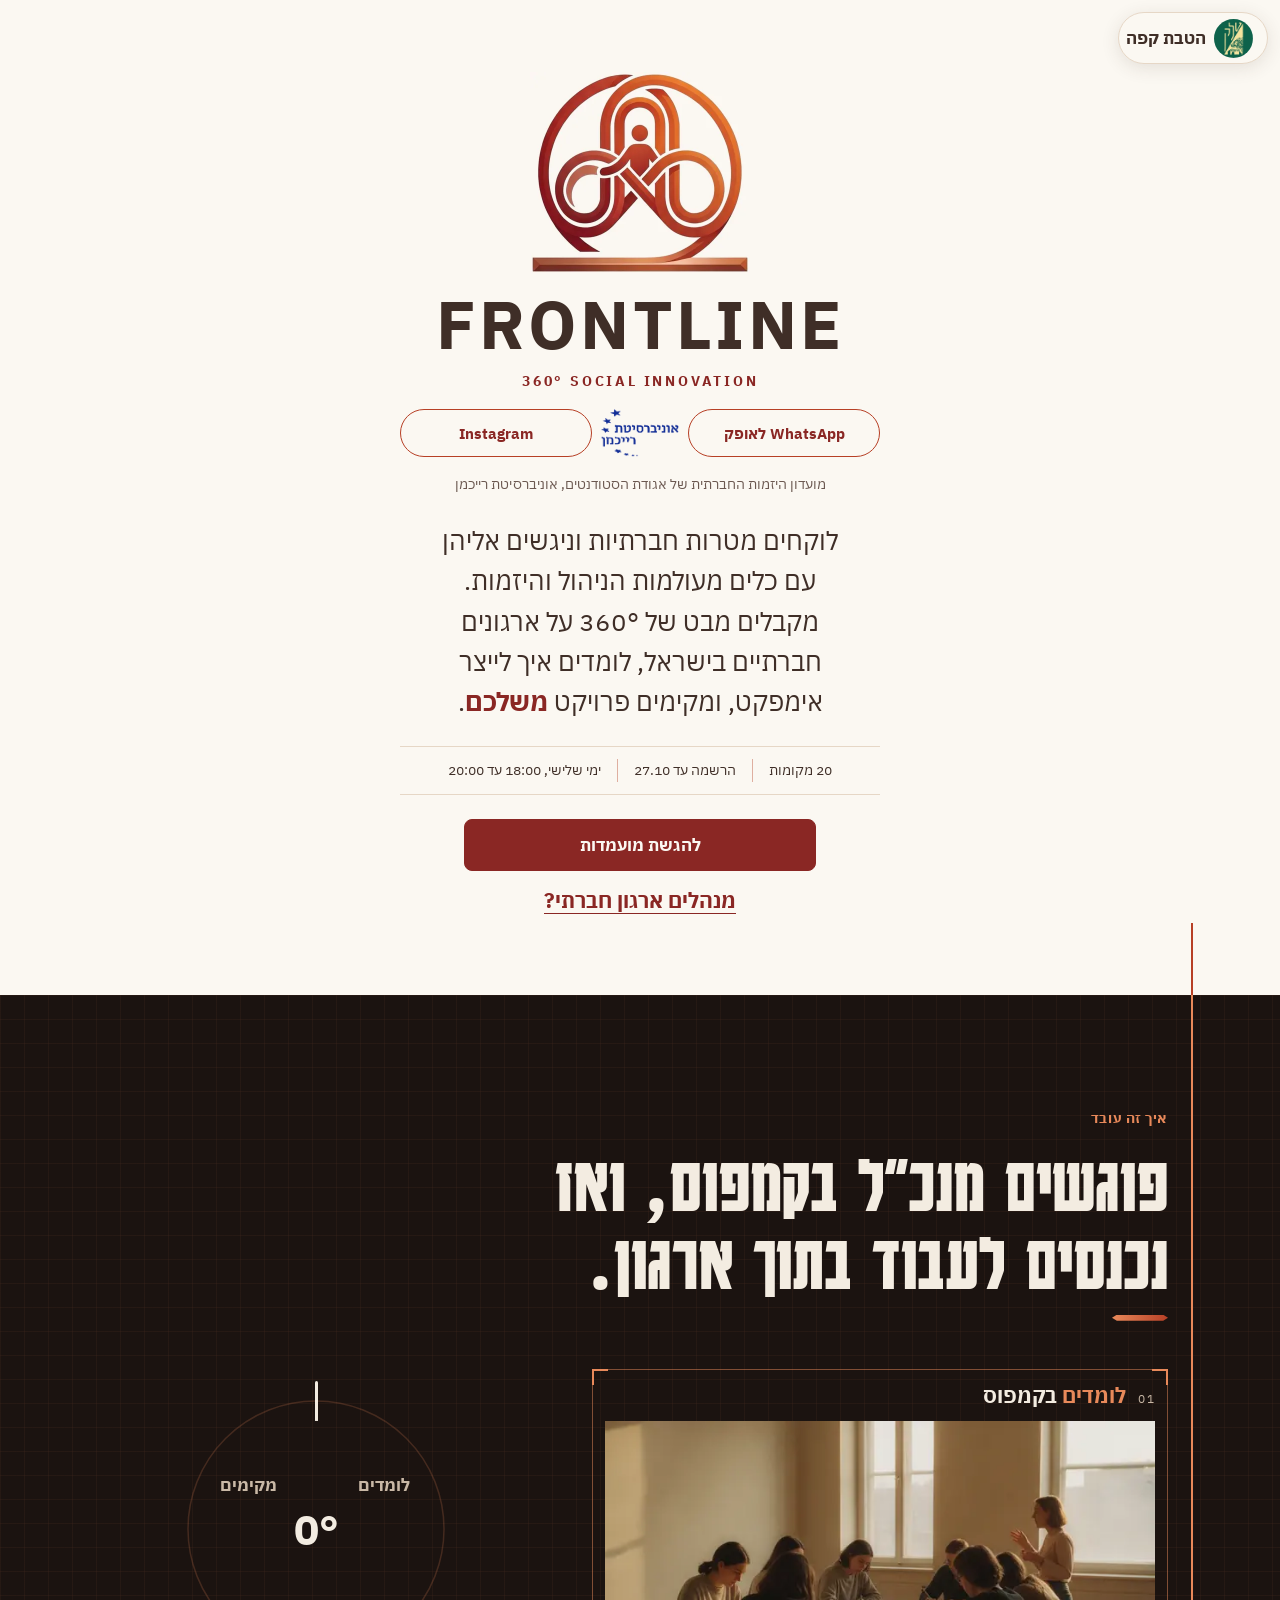
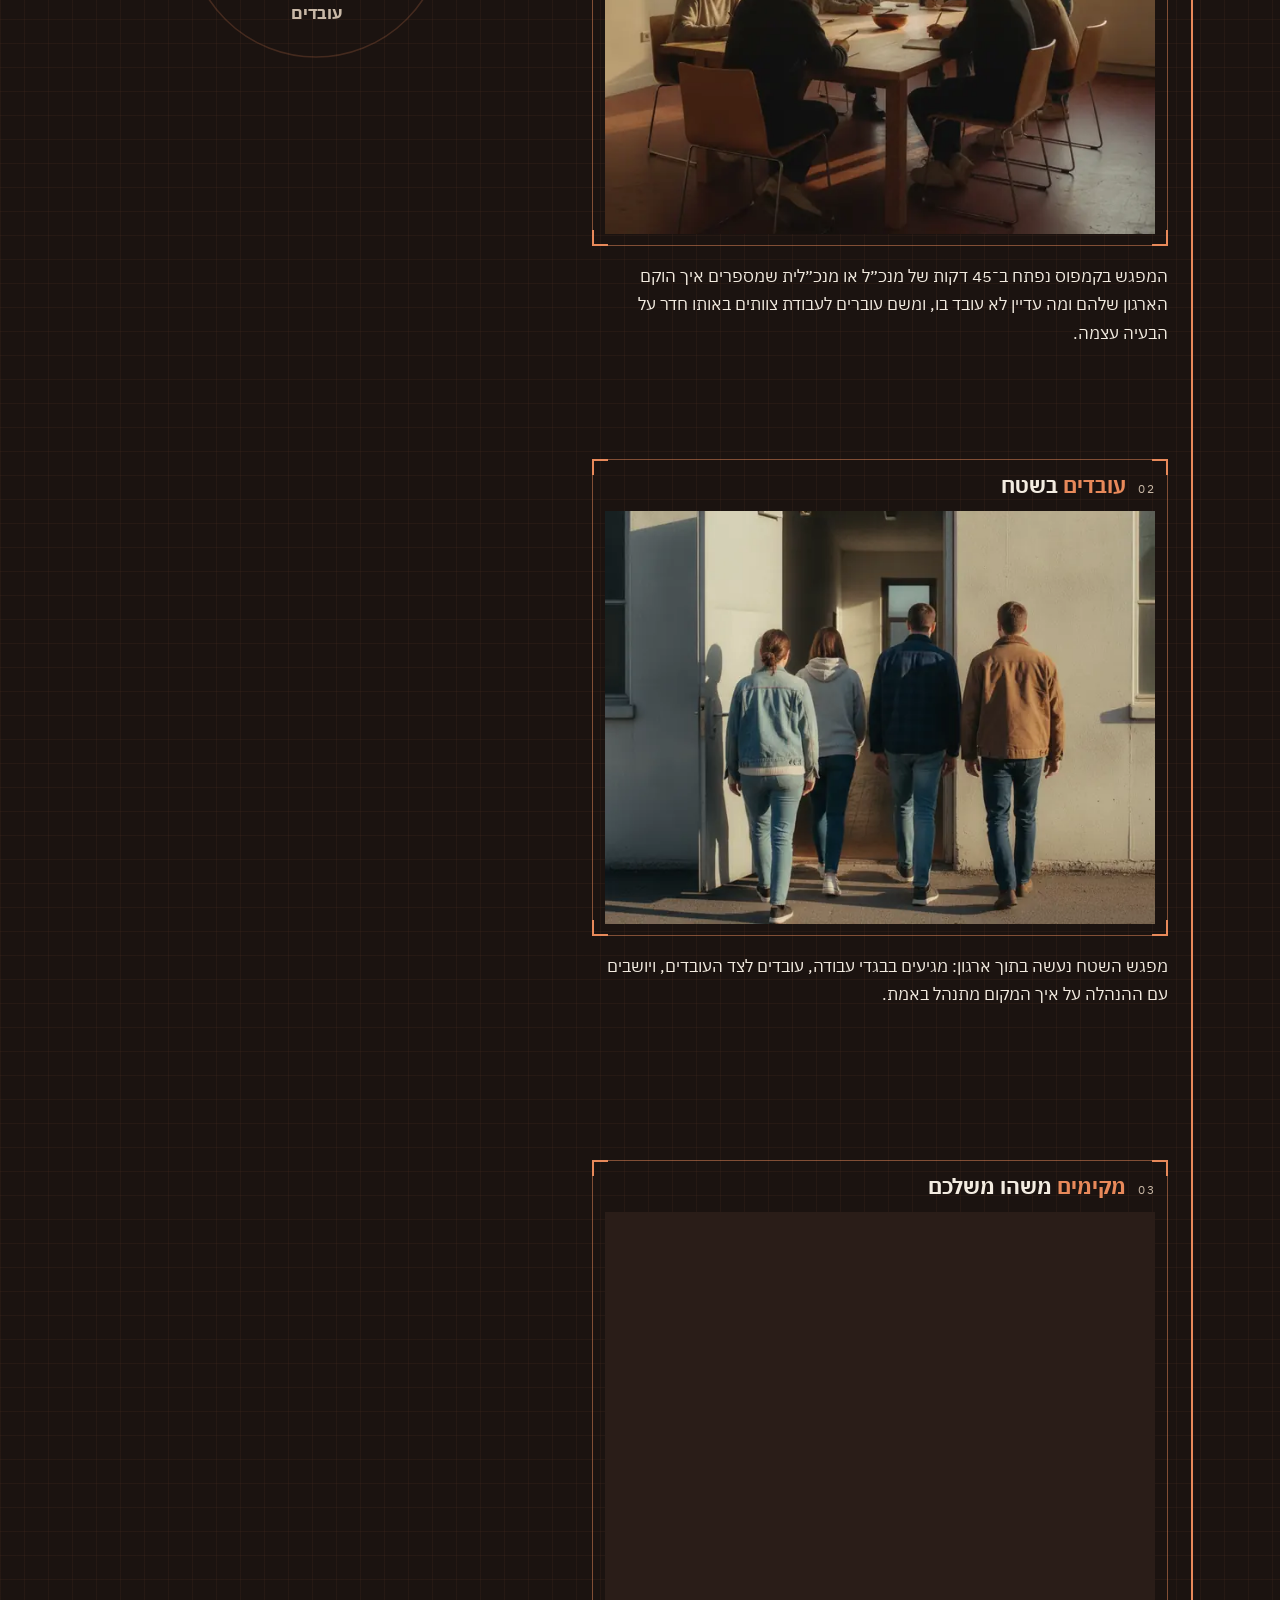
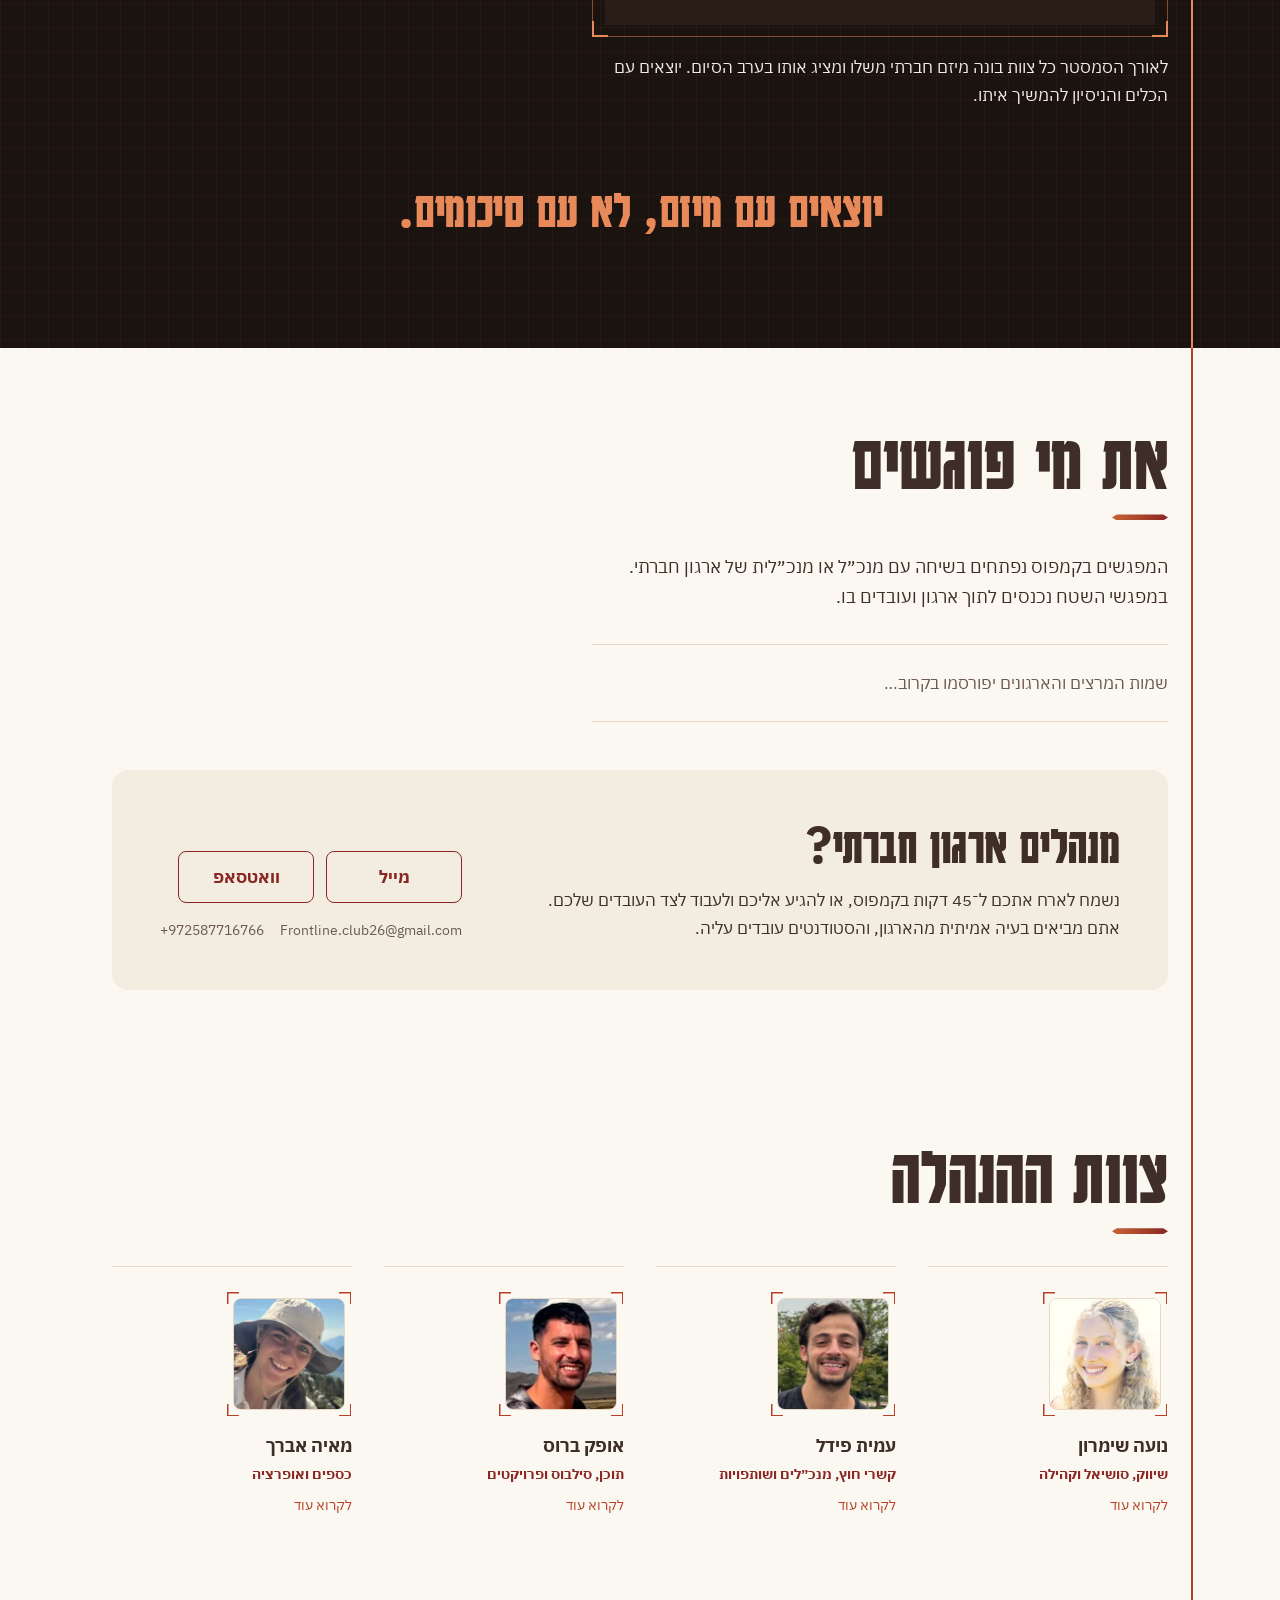
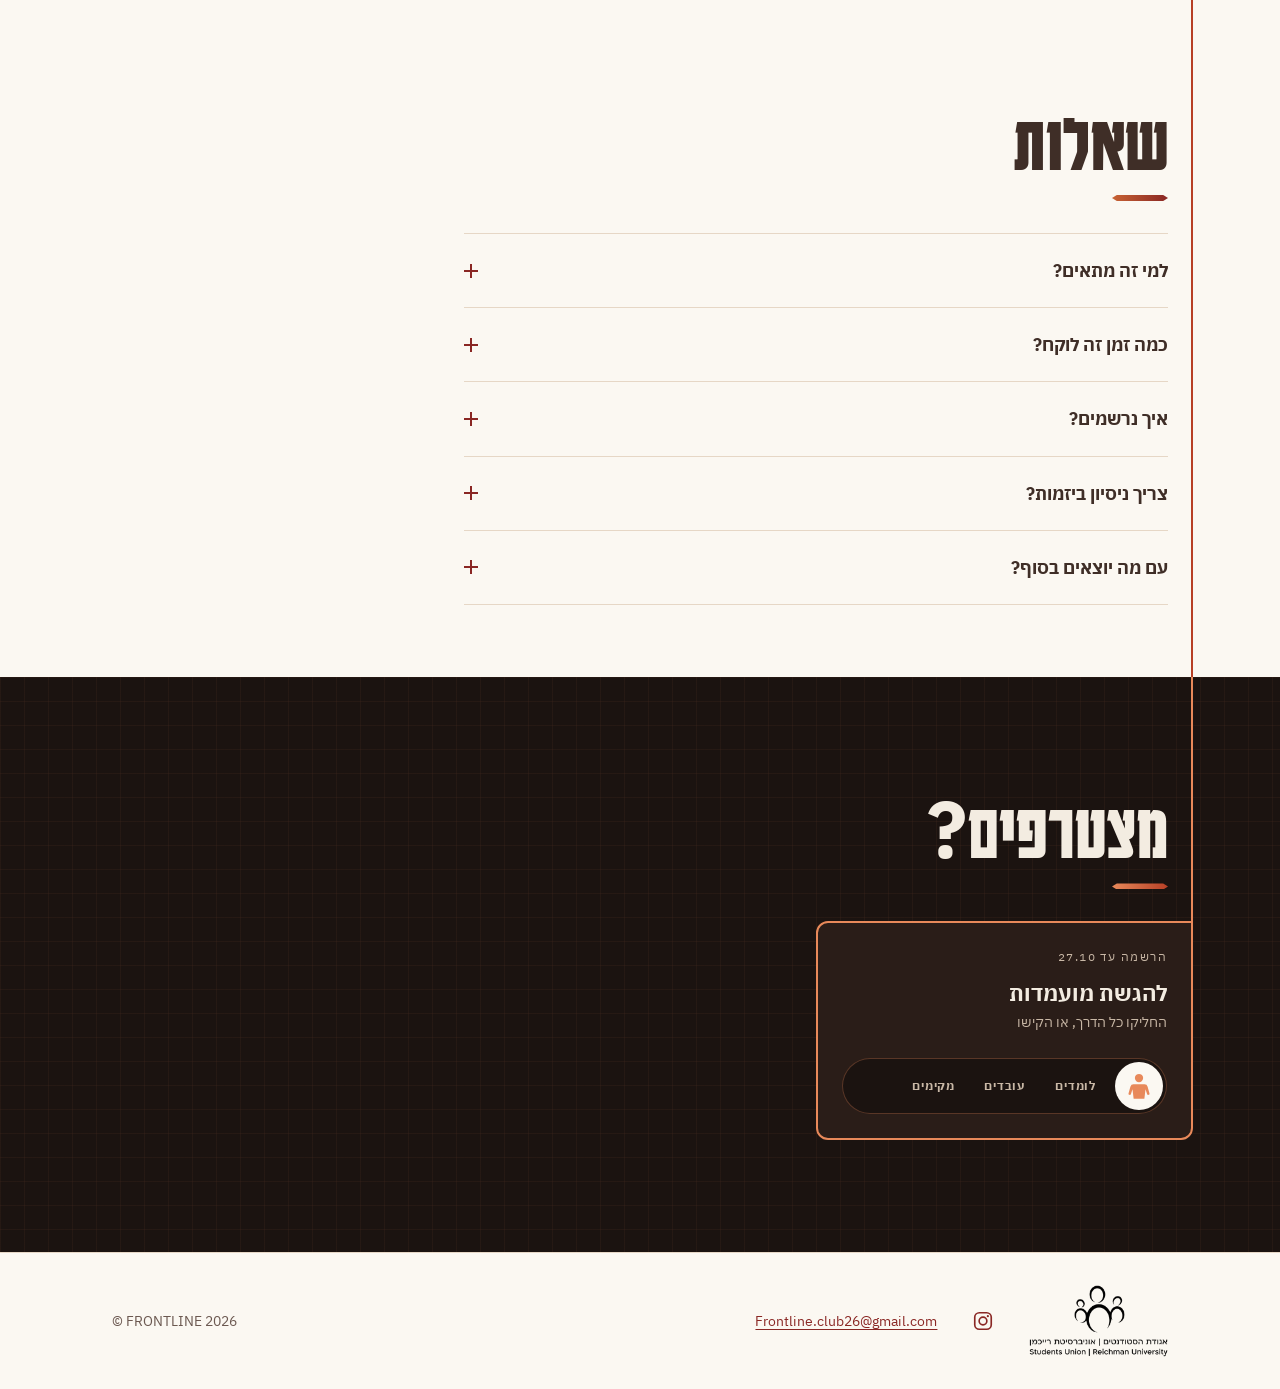
==== commit 07d6e6f1: "Center Reichman logo between social links" ====
--- a/index.html
+++ b/index.html
@@ -67,13 +67,14 @@
 
 <header class="hero">
   <div class="wrap hero-inner">
-    <nav class="hero-social" aria-label="קישורים מהירים">
-      <a class="hero-social-link" data-hero-social="instagram">Instagram</a>
-      <a class="hero-social-link" data-hero-social="whatsapp">WhatsApp לאופק</a>
-    </nav>
     <img class="mark" src="assets/img/mark.webp" width="440" height="404" alt="" fetchpriority="high">
     <h1 class="wordmark" dir="ltr" lang="en">FRONTLINE</h1>
     <p class="tagline" dir="ltr" lang="en">360° Social Innovation</p>
+    <nav class="hero-social" aria-label="קישורים מהירים">
+      <a class="hero-social-link" data-hero-social="whatsapp">WhatsApp לאופק</a>
+      <span class="hero-social-logo" data-reichman-logo></span>
+      <a class="hero-social-link" data-hero-social="instagram">Instagram</a>
+    </nav>
     <p class="backing"><span class="todo" data-cfg="BACKING_TEXT"><b>למילוי</b> · שורת הגיבוי</span></p>
 
     <p class="lead"><span>לוקחים מטרות חברתיות וניגשים אליהן עם כלים מעולמות הניהול והיזמות.</span> <span>מקבלים מבט של 360° על ארגונים חברתיים בישראל, לומדים איך לייצר אימפקט, ומקימים פרויקט <em>משלכם</em>.</span></p>
--- a/styles.css
+++ b/styles.css
@@ -199,32 +199,38 @@
 .hero {
   --pad-end: var(--s-7);
   padding-block: var(--s-6) var(--pad-end);
-  padding-block-start: max(4.5rem, calc(env(safe-area-inset-top) + 4rem));
   text-align: center;
 }
 .hero-inner { display: flex; flex-direction: column; align-items: center; max-inline-size: 46rem; }
 .hero-social {
-  display: flex;
-  justify-content: center;
+  display: grid;
+  grid-template-columns: minmax(0, 1fr) auto minmax(0, 1fr);
+  align-items: center;
   gap: var(--s-2);
-  inline-size: min(100%, 24rem);
-  margin-block-end: var(--s-5);
+  inline-size: min(100%, 30rem);
+  margin-block: var(--s-4) var(--s-2);
 }
 .hero-social-link {
   display: inline-flex;
-  flex: 1;
   align-items: center;
   justify-content: center;
-  min-block-size: 2.9rem;
-  padding-inline: var(--s-3);
+  min-inline-size: 0;
+  min-block-size: 3rem;
+  padding-inline: clamp(0.35rem, 2vw, var(--s-4));
   border: 1px solid var(--copper);
   border-radius: 999px;
   background: var(--paper);
   color: var(--rust);
+  font-size: clamp(0.72rem, 3vw, 0.95rem);
   font-weight: 700;
+  line-height: 1.2;
+  text-align: center;
   text-decoration: none;
 }
 .hero-social-link:hover { background: rgb(138 39 36 / 0.07); color: var(--rust-deep); }
+.hero-social-logo { display: grid; place-items: center; inline-size: clamp(3.4rem, 15vw, 5rem); }
+.hero-social-logo:empty { display: none; }
+.hero-social:not(.has-reichman) { grid-template-columns: repeat(2, minmax(0, 1fr)); }
 .mark { inline-size: clamp(150px, 42vw, 220px); margin-block-end: var(--s-4); }
 .wordmark { font: 700 var(--t-wordmark) / 1 var(--f-body); letter-spacing: 0.05em; color: var(--ink); }
 .tagline {
@@ -235,10 +241,9 @@
   text-transform: uppercase;
   color: var(--rust);
 }
-.backing { margin-block-start: var(--s-3); font-size: var(--t-sm); color: var(--ink-2); }
-/* The university logo exists on the page only here, beside the filled line (main.js). */
-.backing.has-logo { display: grid; justify-items: center; gap: var(--s-2); margin-block-start: var(--s-5); }
-.backing-logo { block-size: 3rem; inline-size: auto; }
+.backing { margin-block-start: var(--s-2); font-size: var(--t-sm); color: var(--ink-2); }
+/* Only displayed when BACKING_TEXT is confirmed; centered between the top links. */
+.backing-logo { display: block; block-size: 3rem; inline-size: auto; max-inline-size: 100%; object-fit: contain; }
 .backing .phrase { display: inline-block; } /* the line breaks only between its phrases (main.js) */
 .lead {
   margin-block-start: var(--s-5);
@@ -294,11 +299,14 @@
    sign-up button and the partner link stay inside an in-app browser (about 700 px tall), and
    the board with its kicker still ends the first screen at 390 x 844. */
 @media (max-width: 899.98px) {
-  .hero { --pad-end: var(--s-6); padding-block-start: max(4.5rem, calc(env(safe-area-inset-top) + 4rem)); }
+  .hero { --pad-end: var(--s-6); padding-block-start: var(--s-5); }
   .mark { inline-size: clamp(112px, 30vw, 220px); margin-block-end: var(--s-3); }
   .tagline { margin-block-start: var(--s-2); }
-  .backing.has-logo { margin-block-start: var(--s-4); line-height: 1.45; }
-  .backing-logo { block-size: 2.5rem; }
+  .hero-social { inline-size: min(100%, 23rem); gap: var(--s-1); margin-block: var(--s-3) var(--s-1); }
+  .hero-social-link { min-block-size: 2.8rem; padding-inline: 0.25rem; font-size: clamp(0.68rem, 3.5vw, 0.85rem); }
+  .hero-social-logo { inline-size: clamp(3rem, 14vw, 3.75rem); }
+  .backing-logo { block-size: 2.35rem; }
+  .backing { line-height: 1.45; }
   .lead { margin-block-start: var(--s-4); line-height: 1.5; }
   .facts { row-gap: var(--s-1); margin-block-start: var(--s-4); padding-block: var(--s-2); }
   .cta-row { margin-block-start: var(--s-4); }
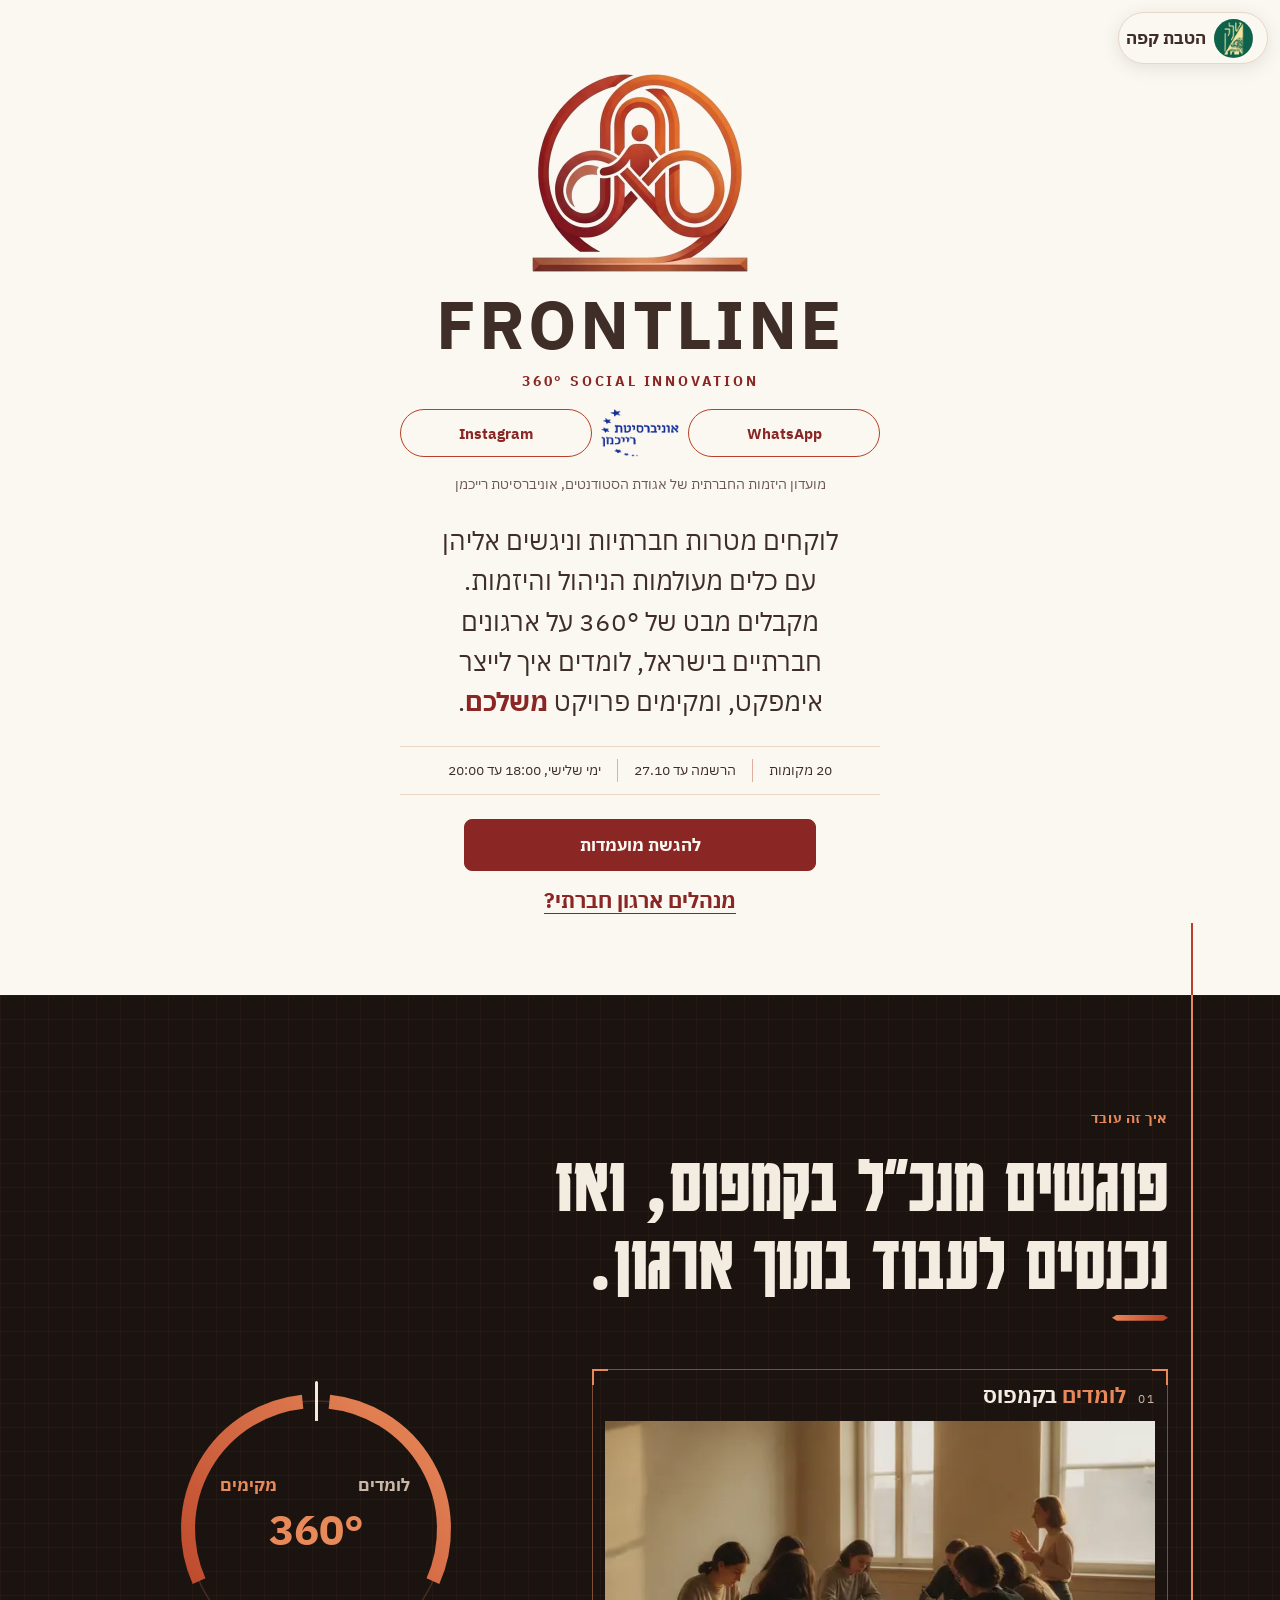
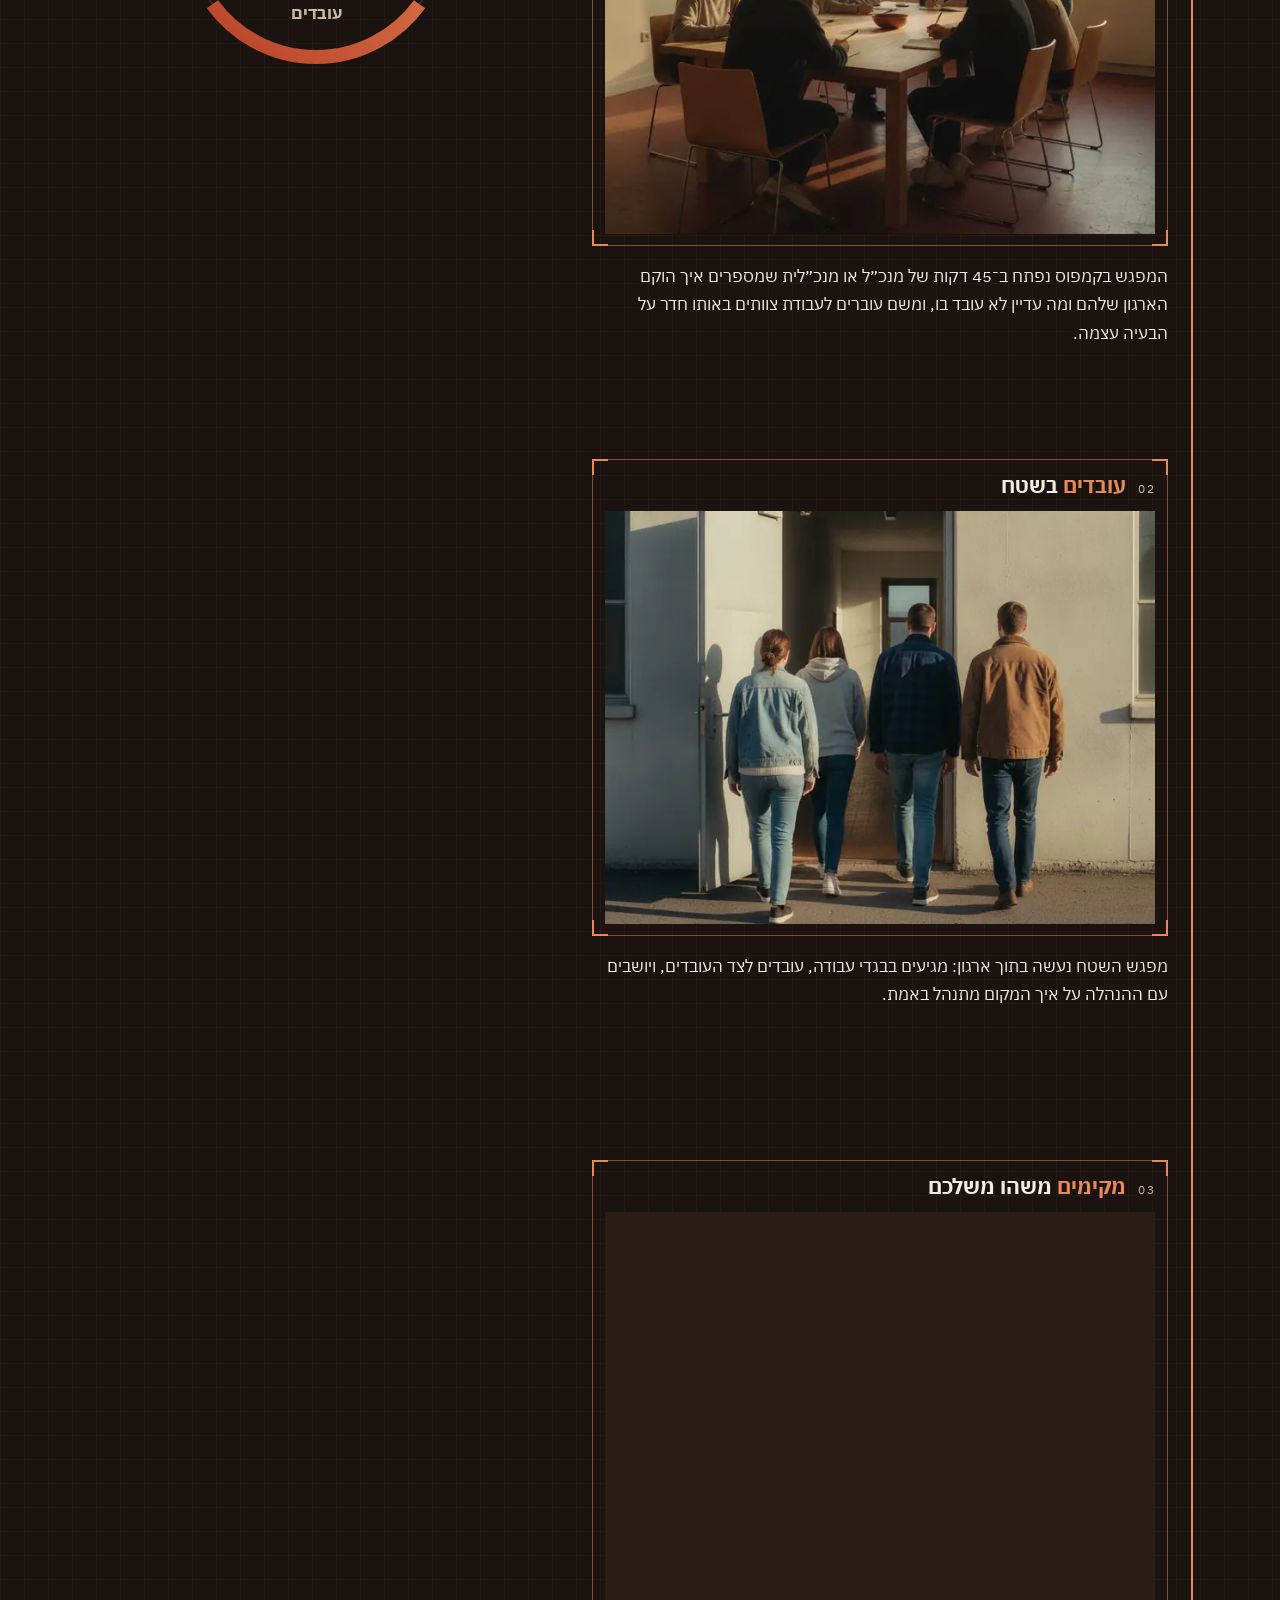
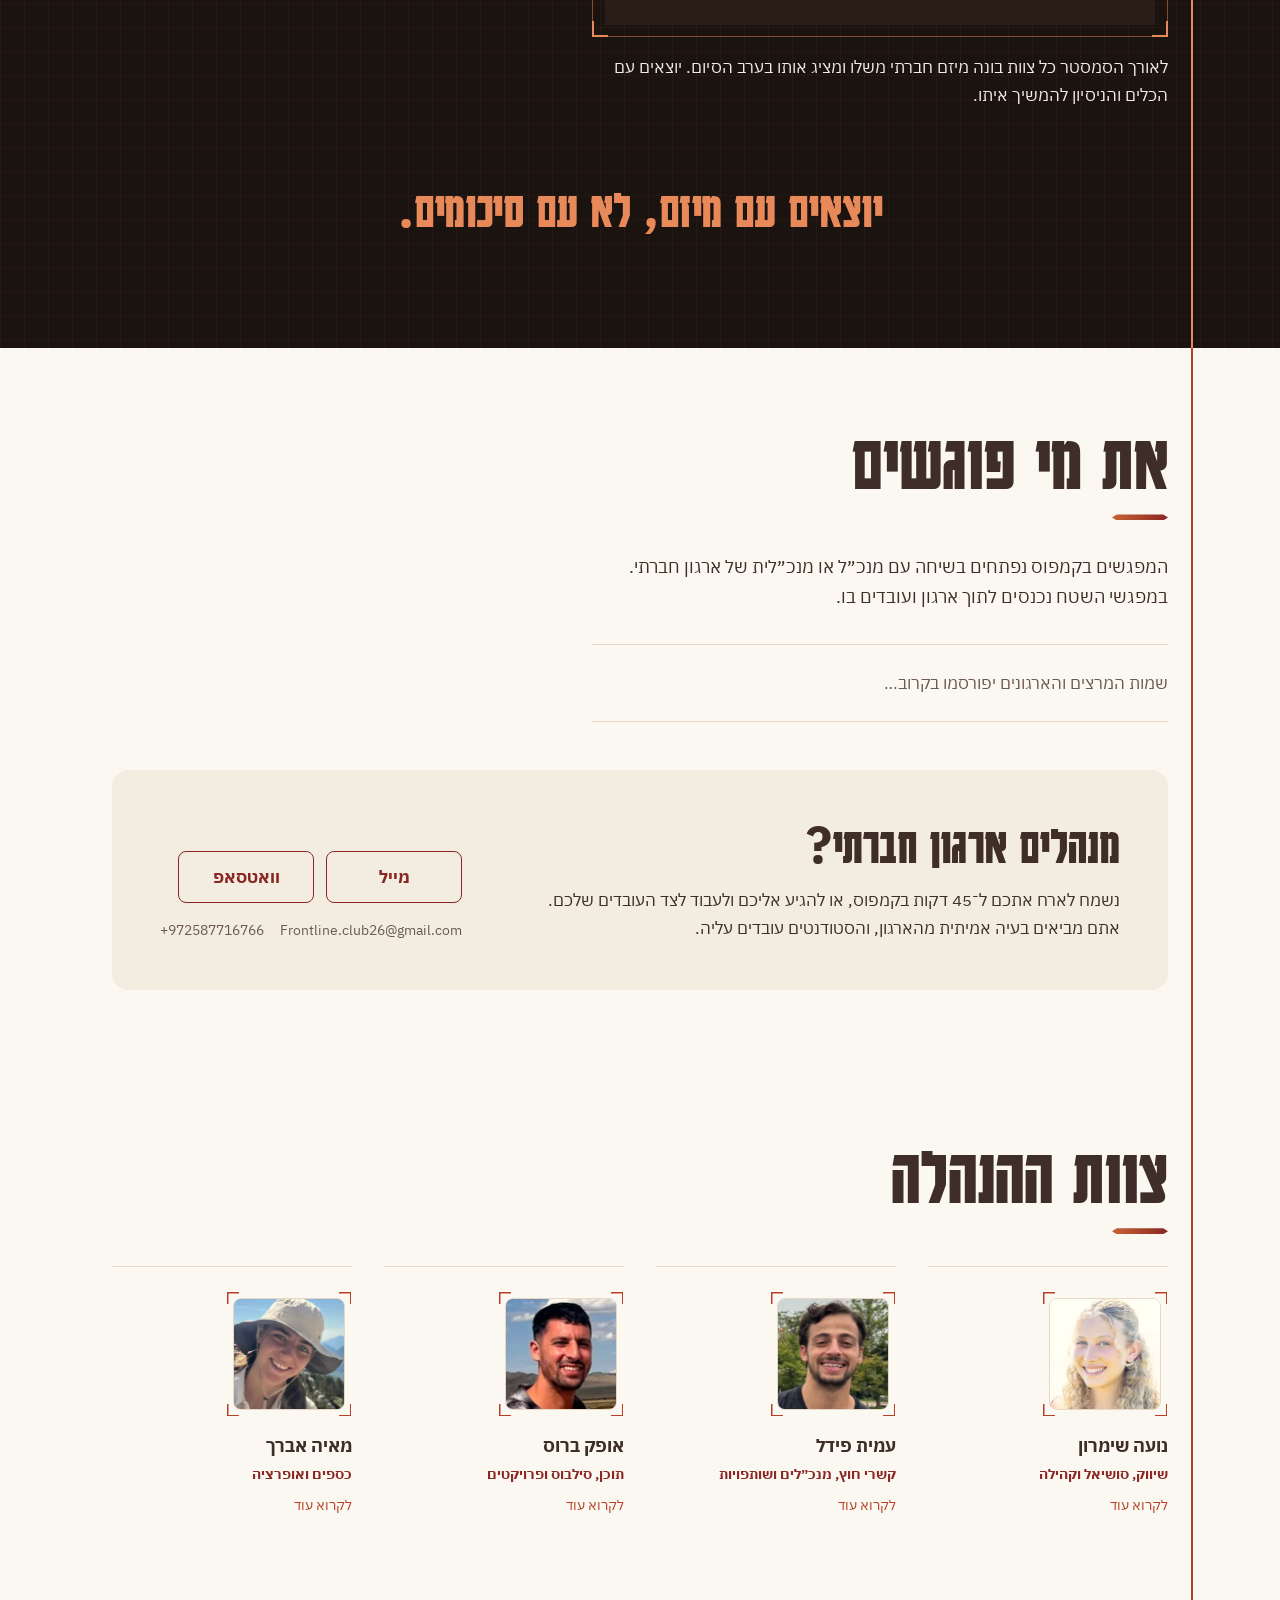
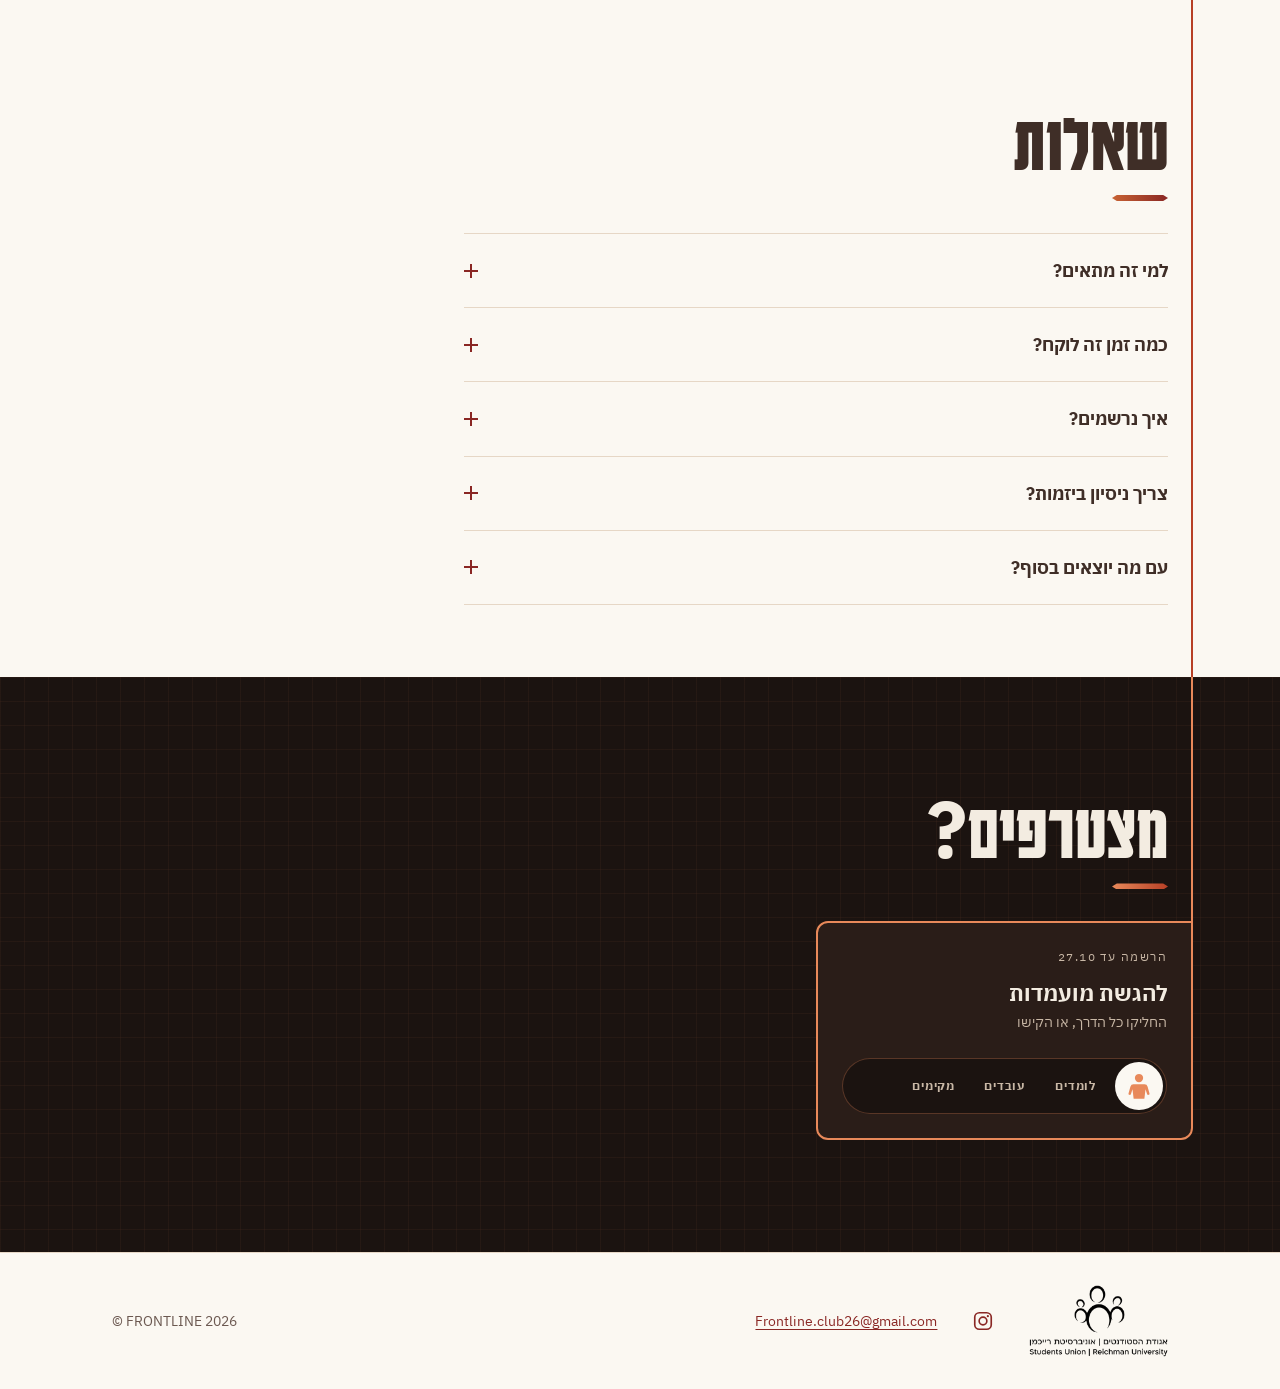
==== commit 76dce4c9: "Shorten top WhatsApp button label" ====
--- a/index.html
+++ b/index.html
@@ -71,7 +71,7 @@
     <h1 class="wordmark" dir="ltr" lang="en">FRONTLINE</h1>
     <p class="tagline" dir="ltr" lang="en">360° Social Innovation</p>
     <nav class="hero-social" aria-label="קישורים מהירים">
-      <a class="hero-social-link" data-hero-social="whatsapp">WhatsApp לאופק</a>
+      <a class="hero-social-link" data-hero-social="whatsapp">WhatsApp</a>
       <span class="hero-social-logo" data-reichman-logo></span>
       <a class="hero-social-link" data-hero-social="instagram">Instagram</a>
     </nav>
